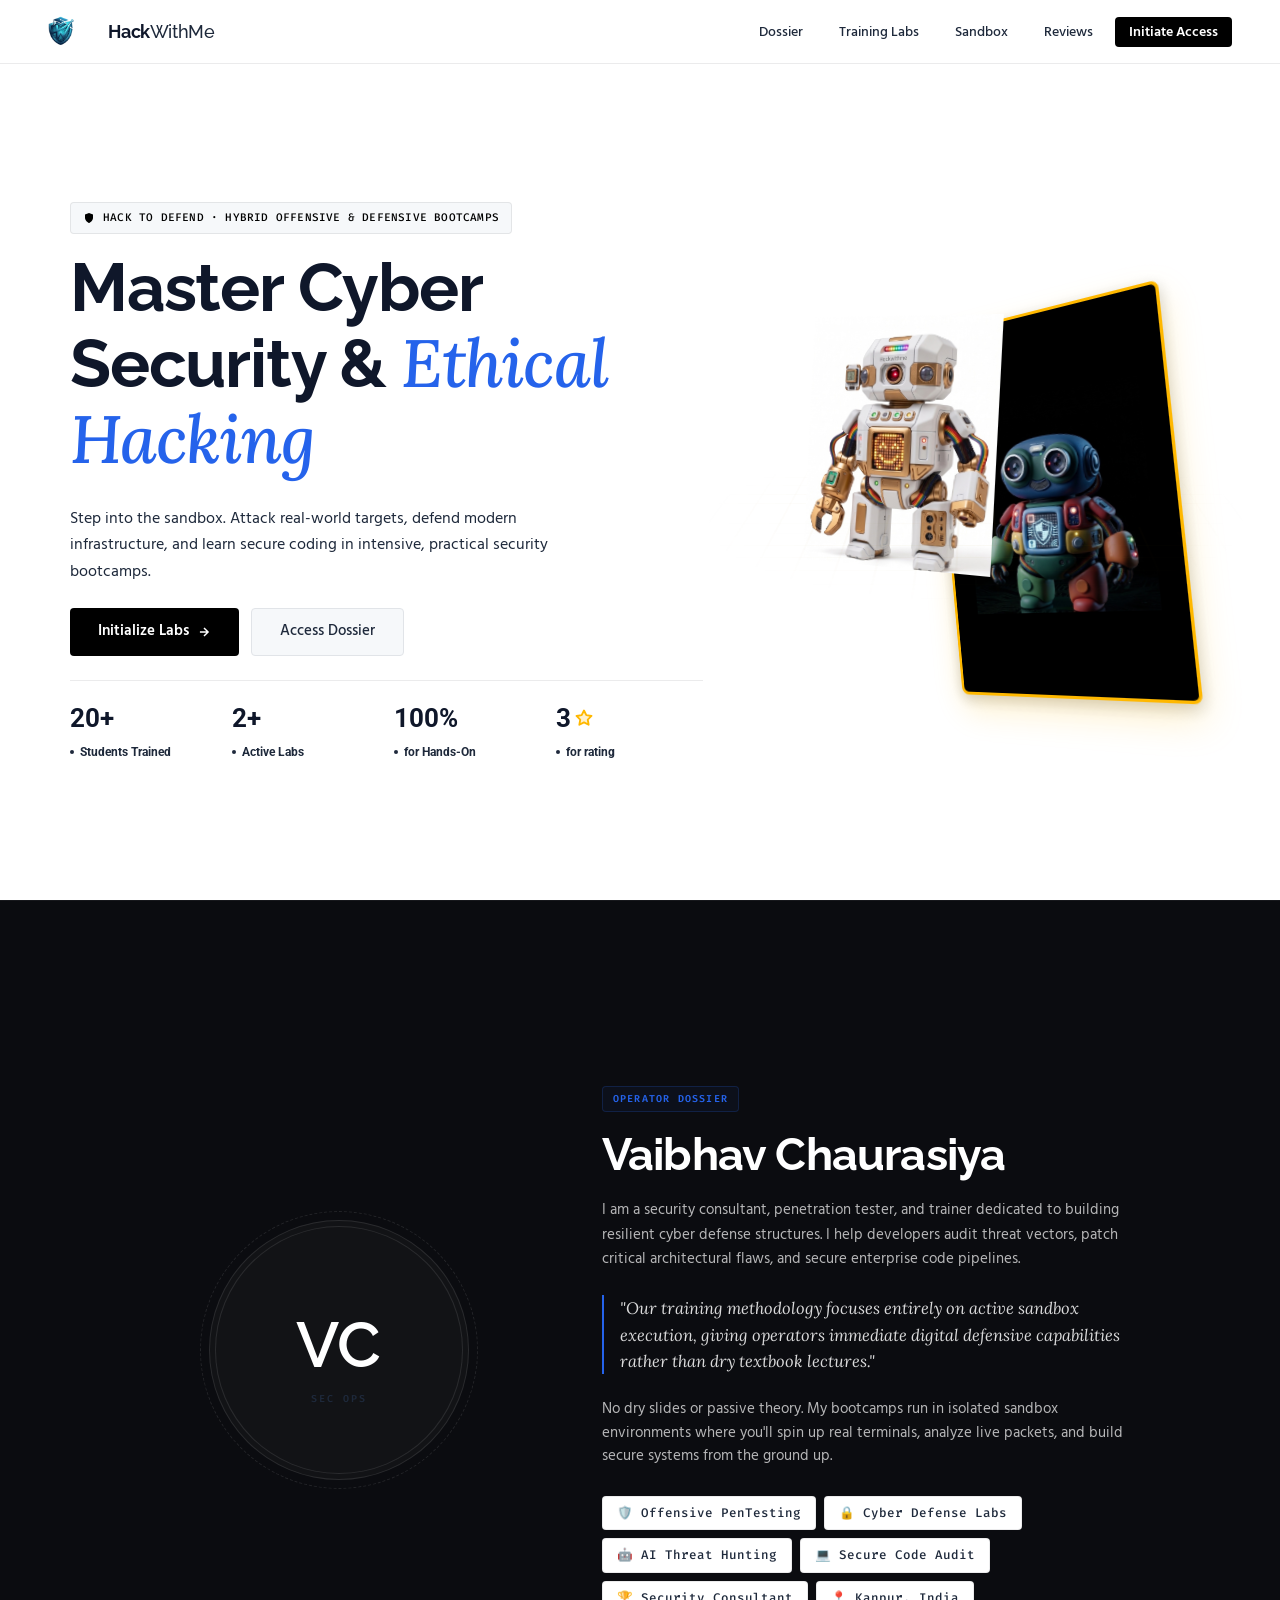
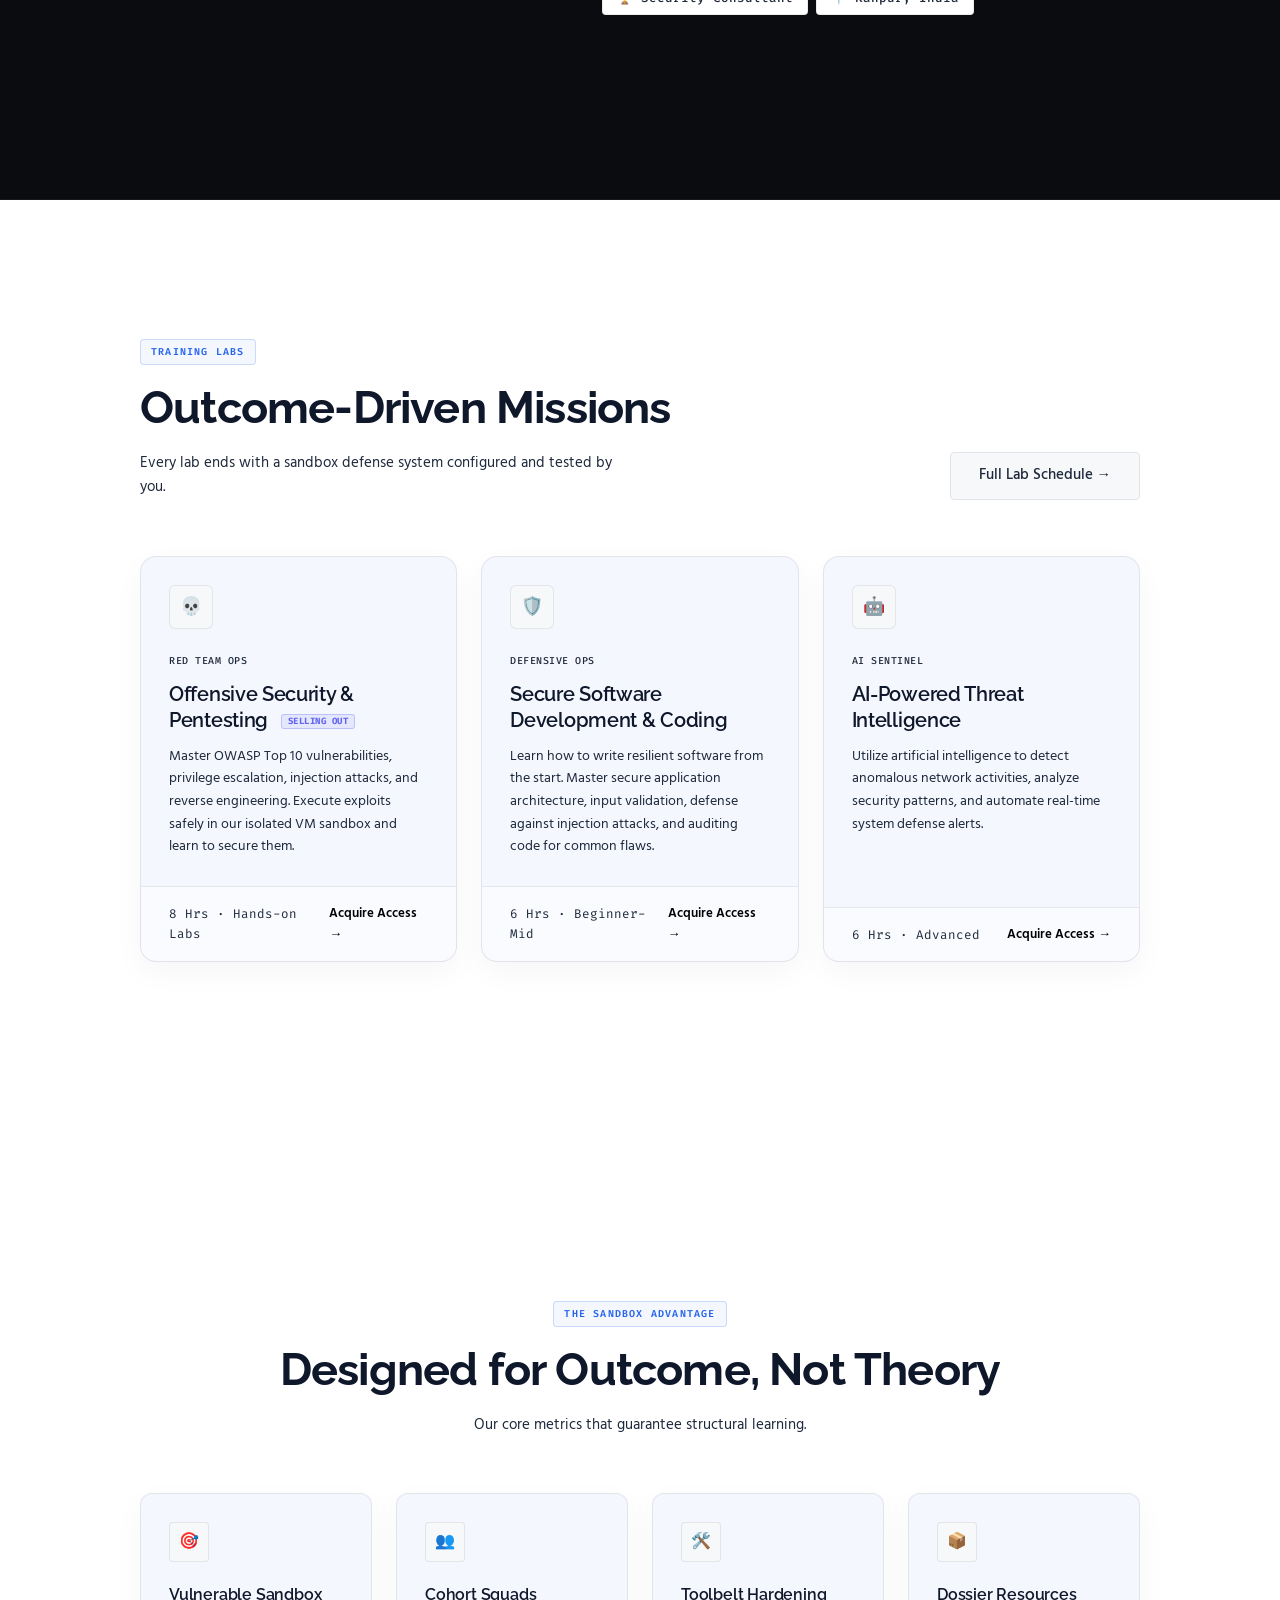
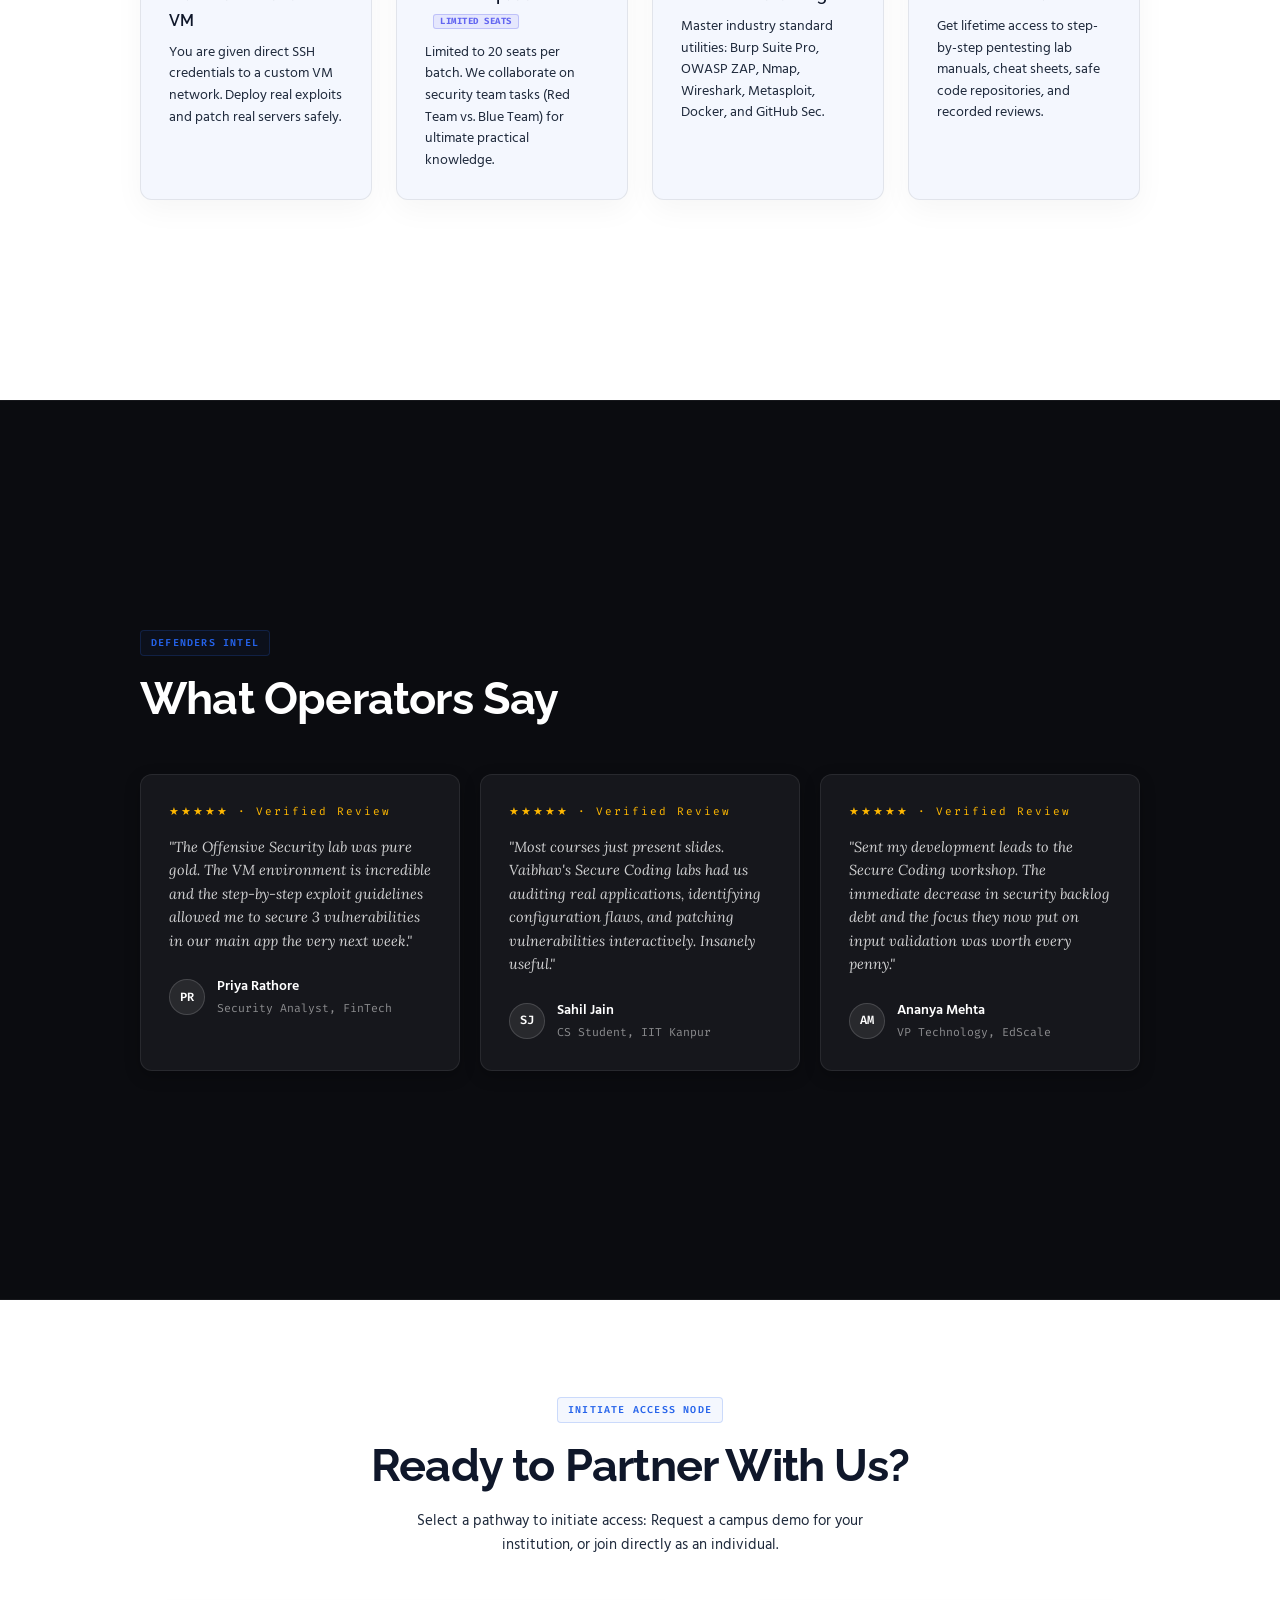
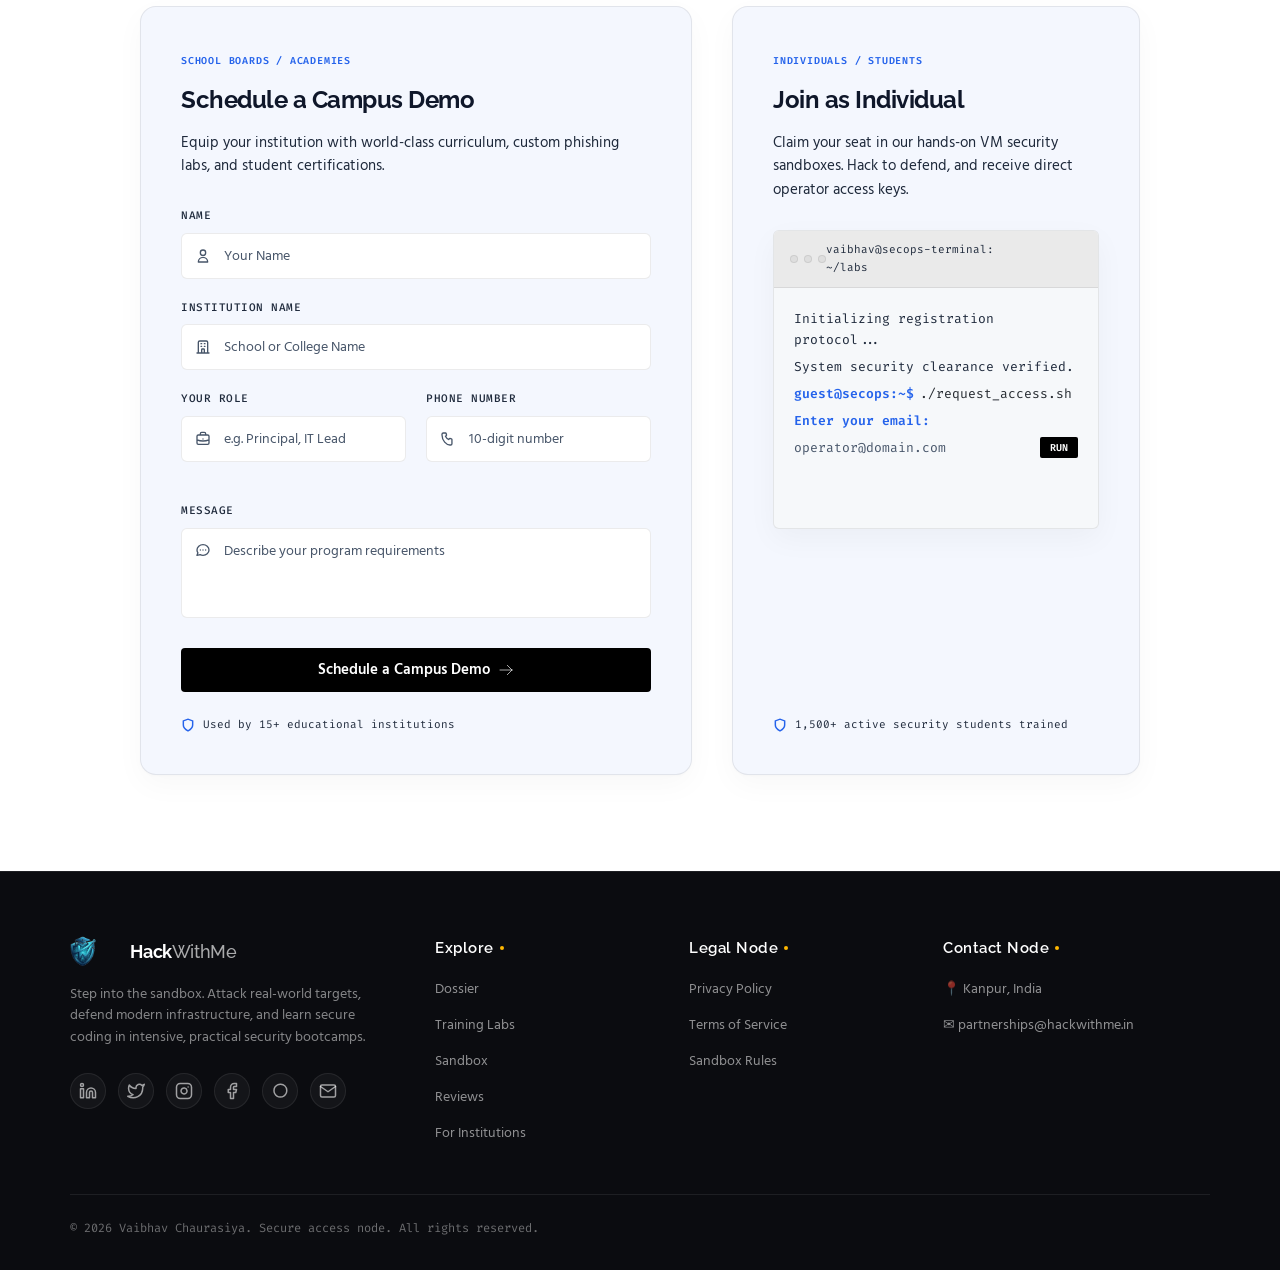
==== Index.html @ 31f5212b "auto-sync: changes detected at 2026-06-11 14:35:55" ====
<!DOCTYPE html>
<html lang="en">
<head>
  <meta charset="UTF-8" />
  <meta name="viewport" content="width=device-width, initial-scale=1.0" />
  <title>Vaibhav Chaurasiya — Cyber Security & Digital Defense Labs</title>
  <meta name="description" content="Master ethical hacking and cybersecurity. Join Vaibhav Chaurasiya's intensive, practical security training bootcamps and hands-on defense labs in Kanpur, India." />
  
  <script>
    if (history.scrollRestoration) {
      history.scrollRestoration = 'manual';
    }
  </script>
  
  <!-- Curated Font Pairings -->
  <link rel="preconnect" href="https://fonts.googleapis.com" />
  <link rel="preconnect" href="https://fonts.gstatic.com" crossorigin />
  <link href="https://fonts.googleapis.com/css2?family=Raleway:ital,wght@0,100..900;1,100..900&family=Martel:wght@200;300;400;600;700;800;900&family=Lora:ital,wght@0,400..700;1,400..700&family=Hind+Madurai:wght@300;400;500;600;700&family=Fira+Code:wght@400;500;600&family=Roboto:wght@700;900&display=swap" rel="stylesheet" />
  
    <link rel="stylesheet" href="style.css" />
    <link rel="icon" type="image/png" href="favicon.png" />
</head>
<body>

  <!-- HEADER TICKER
  <div class="ticker-bar">
    <div class="ticker-content">
      <div class="ticker-item"><span class="dot"></span>[ALERT] SYSTEM INTRUSION SIMULATOR LIVE IN 3 DAYS</div>
      <div class="ticker-item"><span class="dot"></span>[TRAINED] OVER 1,500+ DEFENDERS CERTIFIED WORLDWIDE</div>
      <div class="ticker-item"><span class="dot"></span>[STATUS] ALL SANDBOX SYSTEMS ONLINE & SAFE</div>
      <div class="ticker-item"><span class="dot"></span>[NEW] CYBER SAFETY & SECURE APP BUILDING LAB ANNOUNCED</div>
      
      <div class="ticker-item"><span class="dot"></span>[ALERT] SYSTEM INTRUSION SIMULATOR LIVE IN 3 DAYS</div>
      <div class="ticker-item"><span class="dot"></span>[TRAINED] OVER 1,500+ DEFENDERS CERTIFIED WORLDWIDE</div>
      <div class="ticker-item"><span class="dot"></span>[STATUS] ALL SANDBOX SYSTEMS ONLINE & SAFE</div>
      <div class="ticker-item"><span class="dot"></span>[NEW] CYBER SAFETY & SECURE APP BUILDING LAB ANNOUNCED</div>
    </div>
  </div>
      <!-- Duplicate for infinite loop -->
  

  <!-- NAV -->
  <nav>
    <a class="nav-logo" href="#">
      <img src="logo.png" alt="HackWithMe Logo" class="logo-img-nav" />
      <span class="logo-name">Hack<span class="brand-light">WithMe</span></span>
    </a>

    <ul class="nav-links" id="navLinks">
      <li><a href="#about">Dossier</a></li>
      <li><a href="#workshops">Training Labs</a></li>
      <li><a href="#why">Sandbox</a></li>
      <li><a href="#testimonials">Reviews</a></li>
      <li><a href="#contact" class="nav-cta">Initiate Access</a></li>
    </ul>

    <button class="hamburger" id="hamburger" aria-label="Menu">
      <svg width="20" height="20" viewBox="0 0 24 24" fill="none" stroke="currentColor" stroke-width="2">
        <line x1="4" y1="6" x2="20" y2="6" class="line-top"></line>
        <line x1="4" y1="12" x2="20" y2="12" class="line-mid"></line>
        <line x1="4" y1="18" x2="20" y2="18" class="line-bot"></line>
      </svg>
    </button>
  </nav>

  <!-- HERO SECTION -->
  <section class="hero" id="heroSec">
    <div class="hero-container">
      <div class="hero-content fade-up">
        <span class="hero-badge">
          <svg viewBox="0 0 24 24"><path d="M12 22s8-4 8-10V5l-8-3-8 3v7c0 6 8 10 8 10z"/></svg>
          HACK TO DEFEND · HYBRID OFFENSIVE & DEFENSIVE BOOTCAMPS
        </span>

        <h1 class="home-hero-title">Master Cyber Security & <em>Ethical Hacking</em></h1>

        <p>Step into the sandbox. Attack real-world targets, defend modern infrastructure, and learn secure coding in intensive, practical security bootcamps.</p>

        <div class="hero-actions">
          <a href="#workshops" class="btn-primary">
            Initialize Labs
            <svg width="14" height="14" fill="none" stroke="currentColor" stroke-width="2.5" viewBox="0 0 24 24"><path d="M5 12h14M12 5l7 7-7 7"/></svg>
          </a>
          <a href="#about" class="btn-secondary">Access Dossier</a>
        </div>

        <div class="hero-stats">
          <div class="stat">
            <span class="stat-num">20+</span>
            <span class="stat-label"><span class="stat-dot"></span>Students Trained</span>
          </div>
          <div class="stat">
            <span class="stat-num">2+</span>
            <span class="stat-label"><span class="stat-dot"></span>Active Labs</span>
          </div>
          <div class="stat">
            <span class="stat-num">100%</span>
            <span class="stat-label"><span class="stat-dot"></span>for Hands-On</span>
          </div>
          <div class="stat">
            <span class="stat-num" style="display: flex; align-items: center; gap: 4px;">
              3<svg width="18" height="18" viewBox="0 0 24 24" fill="rgba(255, 184, 0, 0.2)" stroke="#FFB800" stroke-width="2.5" stroke-linecap="round" stroke-linejoin="round" style="vertical-align: middle;"><polygon points="12 2 15.09 8.26 22 9.27 17 14.14 18.18 21.02 12 17.77 5.82 21.02 7 14.14 2 9.27 8.91 8.26 12 2"></polygon></svg>
            </span>
            <span class="stat-label"><span class="stat-dot"></span>for rating</span>
          </div>
        </div>


      </div>

      <!-- 3D Dual-Robot Y-Structure Visual Deck -->
      <div class="hero-visual-deck fade-up">
        <div class="grid-floor" id="gridFloor"></div>
        
        <div class="robots-3d-container" id="robots3D">
          
          <!-- Robot Pod 1 (Left) -->
          <div class="robot-pod-wrapper float-left-anim wrapper-left">
            <div class="robot-pod pod-left">
              <div class="pod-body">
                <img src="robot_white.jpg" alt="White Defender Robot" class="robot-img" />
              </div>
            </div>
          </div>
          
          <!-- Robot Pod 2 (Right) -->
          <div class="robot-pod-wrapper float-right-anim wrapper-right">
            <div class="robot-pod pod-right">
              <div class="pod-body">
                <img src="robot_colorful.jpg" alt="Colorful Security Robot" class="robot-img" style="mix-blend-mode: screen; transform: translateZ(15px) scaleX(-1);" />
              </div>
            </div>
          </div>
          
        </div>
      </div>
    </div>
  </section>

  <!-- DOSSIER (ABOUT) -->
  <section class="about" id="about">
    <div class="section-inner">
      <div class="about-grid">
        <div class="about-avatar fade-up">
          <div class="avatar-ring">
            <div class="avatar-initials">
              VC
              <span class="sub-tag">SEC OPS</span>
            </div>
          </div>
        </div>

        <div class="about-text fade-up">
          <p class="section-label">Operator Dossier</p>
          <h2 class="section-title">Vaibhav Chaurasiya</h2>
          <p class="section-sub" style="margin-bottom:16px; color: rgba(255,255,255,0.9);">
            I am a security consultant, penetration tester, and trainer dedicated to building resilient cyber defense structures. I help developers audit threat vectors, patch critical architectural flaws, and secure enterprise code pipelines.
          </p>
          <div style="border-left: 2px solid var(--accent); padding-left: 16px; margin: 24px 0; font-family: var(--font-serif); font-size: 16.5px; font-style: italic; color: rgba(255, 255, 255, 0.85); line-height: 1.6;">
            "Our training methodology focuses entirely on active sandbox execution, giving operators immediate digital defensive capabilities rather than dry textbook lectures."
          </div>
          <p class="section-sub" style="font-size:14.5px; margin-bottom: 24px; color: rgba(255,255,255,0.65); line-height: 1.6;">
            No dry slides or passive theory. My bootcamps run in isolated sandbox environments where you'll spin up real terminals, analyze live packets, and build secure systems from the ground up.
          </p>

          <div class="about-tags">
            <span class="tag">🛡️ Offensive PenTesting</span>
            <span class="tag">🔒 Cyber Defense Labs</span>
            <span class="tag">🤖 AI Threat Hunting</span>
            <span class="tag">💻 Secure Code Audit</span>
            <span class="tag">🏆 Security Consultant</span>
            <span class="tag">📍 Kanpur, India</span>
          </div>
        </div>
      </div>
    </div>
  </section>

  <!-- TRAINING LABS (WORKSHOPS) -->
  <section id="workshops">
    <div class="section-inner">
      <div class="workshops-header fade-up">
        <div>
          <p class="section-label">Training Labs</p>
          <h2 class="section-title">Outcome-Driven Missions</h2>
          <p class="section-sub">Every lab ends with a sandbox defense system configured and tested by you.</p>
        </div>
        <a href="#contact" class="btn-secondary">Full Lab Schedule →</a>
      </div>

      <div class="workshop-grid">

        <!-- Lab 1 (Offensive Security) -->
        <div class="workshop-card fade-up">
          <div class="card-body">
            <div class="card-icon">💀</div>
            <span class="card-tag">Red Team Ops</span>
            <h3 class="card-title">Offensive Security & Pentesting <span class="badge-violet">Selling Out</span></h3>
            <p class="card-desc">Master OWASP Top 10 vulnerabilities, privilege escalation, injection attacks, and reverse engineering. Execute exploits safely in our isolated VM sandbox and learn to secure them.</p>
          </div>
          <div class="card-footer">
            <span class="card-meta">8 Hrs · Hands-on Labs</span>
            <a href="#contact" class="card-cta">Acquire Access →</a>
          </div>
        </div>

        <!-- Lab 2 (Secure Software) -->
        <div class="workshop-card fade-up">
          <div class="card-body">
            <div class="card-icon">🛡️</div>
            <span class="card-tag">Defensive Ops</span>
            <h3 class="card-title">Secure Software Development & Coding</h3>
            <p class="card-desc">Learn how to write resilient software from the start. Master secure application architecture, input validation, defense against injection attacks, and auditing code for common flaws.</p>
          </div>
          <div class="card-footer">
            <span class="card-meta">6 Hrs · Beginner-Mid</span>
            <a href="#contact" class="card-cta">Acquire Access →</a>
          </div>
        </div>

        <!-- Lab 3 (AI threat hunting) -->
        <div class="workshop-card fade-up">
          <div class="card-body">
            <div class="card-icon">🤖</div>
            <span class="card-tag">AI Sentinel</span>
            <h3 class="card-title">AI-Powered Threat Intelligence</h3>
            <p class="card-desc">Utilize artificial intelligence to detect anomalous network activities, analyze security patterns, and automate real-time system defense alerts.</p>
          </div>
          <div class="card-footer">
            <span class="card-meta">6 Hrs · Advanced</span>
            <a href="#contact" class="card-cta">Acquire Access →</a>
          </div>
        </div>

      </div>
    </div>
  </section>

  <!-- FEATURES (SANDBOX METHOD) -->
  <section class="features" id="why">
    <div class="section-inner">
      <div class="fade-up" style="text-align:center; margin-bottom: 56px;">
        <p class="section-label" style="justify-content:center;">The Sandbox Advantage</p>
        <h2 class="section-title">Designed for Outcome, Not Theory</h2>
        <p class="section-sub" style="margin: 0 auto;">Our core metrics that guarantee structural learning.</p>
      </div>

      <div class="features-grid">
        <div class="feature-card fade-up">
          <div class="feature-icon">🎯</div>
          <h3 class="feature-title">Vulnerable Sandbox VM</h3>
          <p class="feature-desc">You are given direct SSH credentials to a custom VM network. Deploy real exploits and patch real servers safely.</p>
        </div>

        <div class="feature-card fade-up">
          <div class="feature-icon">👥</div>
          <h3 class="feature-title">Cohort Squads <span class="badge-violet">Limited Seats</span></h3>
          <p class="feature-desc">Limited to 20 seats per batch. We collaborate on security team tasks (Red Team vs. Blue Team) for ultimate practical knowledge.</p>
        </div>

        <div class="feature-card fade-up">
          <div class="feature-icon">🛠️</div>
          <h3 class="feature-title">Toolbelt Hardening</h3>
          <p class="feature-desc">Master industry standard utilities: Burp Suite Pro, OWASP ZAP, Nmap, Wireshark, Metasploit, Docker, and GitHub Sec.</p>
        </div>

        <div class="feature-card fade-up">
          <div class="feature-icon">📦</div>
          <h3 class="feature-title">Dossier Resources</h3>
          <p class="feature-desc">Get lifetime access to step-by-step pentesting lab manuals, cheat sheets, safe code repositories, and recorded reviews.</p>
        </div>
      </div>
    </div>
  </section>

  <!-- TESTIMONIALS -->
  <section id="testimonials" class="testimonials">
    <div class="section-inner">
      <div class="fade-up">
        <p class="section-label">Defenders Intel</p>
        <h2 class="section-title">What Operators Say</h2>
      </div>

      <div class="testimonials-grid">

        <div class="testimonial-card fade-up">
          <div class="stars">★★★★★ · Verified Review</div>
          <p class="testimonial-text">"The Offensive Security lab was pure gold. The VM environment is incredible and the step-by-step exploit guidelines allowed me to secure 3 vulnerabilities in our main app the very next week."</p>
          <div class="testimonial-author">
            <div class="author-avatar">PR</div>
            <div>
              <p class="author-name">Priya Rathore</p>
              <p class="author-role">Security Analyst, FinTech</p>
            </div>
          </div>
        </div>

        <div class="testimonial-card fade-up">
          <div class="stars">★★★★★ · Verified Review</div>
          <p class="testimonial-text">"Most courses just present slides. Vaibhav's Secure Coding labs had us auditing real applications, identifying configuration flaws, and patching vulnerabilities interactively. Insanely useful."</p>
          <div class="testimonial-author">
            <div class="author-avatar">SJ</div>
            <div>
              <p class="author-name">Sahil Jain</p>
              <p class="author-role">CS Student, IIT Kanpur</p>
            </div>
          </div>
        </div>

        <div class="testimonial-card fade-up">
          <div class="stars">★★★★★ · Verified Review</div>
          <p class="testimonial-text">"Sent my development leads to the Secure Coding workshop. The immediate decrease in security backlog debt and the focus they now put on input validation was worth every penny."</p>
          <div class="testimonial-author">
            <div class="author-avatar">AM</div>
            <div>
              <p class="author-name">Ananya Mehta</p>
              <p class="author-role">VP Technology, EdScale</p>
            </div>
          </div>
        </div>

      </div>
    </div>
  </section>

  <!-- CTA INTERACTIVE HACKER TERMINAL / DUAL PATH -->
  <section class="cta-section" id="contact">
    <div class="section-inner">
      <div class="fade-up" style="text-align:center; margin-bottom: 40px;">
        <p class="section-label" style="justify-content:center;">Initiate Access Node</p>
        <h2 class="section-title">Ready to Partner With Us?</h2>
        <p class="section-sub" style="margin: 0 auto;">Select a pathway to initiate access: Request a campus demo for your institution, or join directly as an individual.</p>
      </div>

      <div class="cta-dual-grid">
        <!-- Path 1: For Institutions -->
        <div class="cta-card cta-institutions fade-up">
          <div>
            <div class="cta-card-header">
              <span class="cta-card-tag">School Boards / Academies</span>
              <h3 class="cta-card-title">Schedule a Campus Demo</h3>
              <p class="cta-card-desc">Equip your institution with world-class curriculum, custom phishing labs, and student certifications.</p>
            </div>
            
            <form id="instDemoForm" onsubmit="handleInstDemoSubmit(event)" novalidate>
              <div class="reg-field">
                <label class="reg-label" for="instName">Name</label>
                <div class="reg-input-wrapper">
                  <input type="text" id="instName" class="reg-input" placeholder="Your Name" required />
                  <svg class="reg-input-icon" fill="none" stroke="currentColor" stroke-width="2" viewBox="0 0 24 24">
                    <path stroke-linecap="round" stroke-linejoin="round" d="M16 7a4 4 0 11-8 0 4 4 0 018 0zM12 14a7 7 0 00-7 7h14a7 7 0 00-7-7z" />
                  </svg>
                </div>
              </div>
              
              <div class="reg-field">
                <label class="reg-label" for="instSchool">Institution Name</label>
                <div class="reg-input-wrapper">
                  <input type="text" id="instSchool" class="reg-input" placeholder="School or College Name" required />
                  <svg class="reg-input-icon" fill="none" stroke="currentColor" stroke-width="2" viewBox="0 0 24 24">
                    <path stroke-linecap="round" stroke-linejoin="round" d="M19 21V5a2 2 0 00-2-2H7a2 2 0 00-2 2v16m14 0h2m-2 0h-5m-9 0H3m2 0h5M9 7h1m-1 4h1m4-4h1m-1 4h1m-5 10v-5a1 1 0 011-1h2a1 1 0 011 1v5m-4 0h4" />
                  </svg>
                </div>
              </div>
              
              <div class="form-row">
                <div class="reg-field">
                  <label class="reg-label" for="instRole">Your Role</label>
                  <div class="reg-input-wrapper">
                    <input type="text" id="instRole" class="reg-input" placeholder="e.g. Principal, IT Lead" required />
                    <svg class="reg-input-icon" fill="none" stroke="currentColor" stroke-width="2" viewBox="0 0 24 24">
                      <path stroke-linecap="round" stroke-linejoin="round" d="M21 13.255A23.931 23.931 0 0112 15c-3.183 0-6.22-.62-9-1.745M16 6V4a2 2 0 00-2-2h-4a2 2 0 00-2 2v2m4 6h.01M5 20h14a2 2 0 002-2V8a2 2 0 00-2-2H5a2 2 0 00-2 2v10a2 2 0 002 2z" />
                    </svg>
                  </div>
                </div>
                
                <div class="reg-field">
                  <label class="reg-label" for="instPhone">Phone Number</label>
                  <div class="reg-input-wrapper">
                    <input type="tel" id="instPhone" class="reg-input" placeholder="10-digit number" required />
                    <svg class="reg-input-icon" fill="none" stroke="currentColor" stroke-width="2" viewBox="0 0 24 24">
                      <path stroke-linecap="round" stroke-linejoin="round" d="M3 5a2 2 0 012-2h3.28a1 1 0 01.94.725l.548 2.2a1 1 0 01-.321.988l-1.305.98a10.582 10.582 0 004.872 4.872l.98-1.305a1 1 0 01.988-.321l2.2.548a1 1 0 01.725.94V19a2 2 0 01-2 2h-1C9.716 21 3 14.284 3 6V5z" />
                    </svg>
                  </div>
                </div>
              </div>
              
              <div class="reg-field">
                <label class="reg-label" for="instMessage">Message</label>
                <div class="reg-input-wrapper">
                  <textarea id="instMessage" class="reg-textarea" placeholder="Describe your program requirements" required></textarea>
                  <svg class="reg-textarea-icon" fill="none" stroke="currentColor" stroke-width="2" viewBox="0 0 24 24">
                    <path stroke-linecap="round" stroke-linejoin="round" d="M8 12h.01M12 12h.01M16 12h.01M21 12c0 4.418-4.03 8-9 8a9.863 9.863 0 01-4.255-.949L3 20l1.395-3.72C3.512 15.042 3 13.574 3 12c0-4.418 4.03-8 9-8s9 3.582 9 8z" />
                  </svg>
                </div>
              </div>
              
              <button type="submit" class="btn-primary" style="width: 100%; justify-content: center; margin-top: 10px;">
                <span>Schedule a Campus Demo</span>
                <svg fill="none" stroke="currentColor" viewBox="0 0 24 24" width="16" height="16">
                  <path stroke-linecap="round" stroke-linejoin="round" d="M14 5l7 7m0 0l-7 7m7-7H3" />
                </svg>
              </button>
            </form>
            
            <div id="instSuccessMsg" class="reg-success-message" style="display: none; padding: 20px 0 0; text-align: center;">
              <div class="reg-success-icon" style="margin: 0 auto 12px; width: 44px; height: 44px; background: rgba(16, 185, 129, 0.1); border-radius: 50%; display: flex; align-items: center; justify-content: center; color: #10b981;">
                <svg fill="none" stroke="currentColor" stroke-width="2.5" viewBox="0 0 24 24" width="20" height="20">
                  <path stroke-linecap="round" stroke-linejoin="round" d="M5 13l4 4L19 7" />
                </svg>
              </div>
              <h4 style="color: #10b981; font-weight: 600; margin-bottom: 8px;">Demo Request Received!</h4>
              <p style="font-size: 13px; color: var(--text-sec); line-height: 1.5;">Our academic partnerships team will contact you within 24 hours.</p>
            </div>
          </div>
          
          <div class="cta-trust-badge">
            <svg viewBox="0 0 24 24" class="badge-icon"><path d="M12 22s8-4 8-10V5l-8-3-8 3v7c0 6 8 10 8 10z"/></svg>
            <span>Used by 15+ educational institutions</span>
          </div>
        </div>

        <!-- Path 2: For Individual Students -->
        <div class="cta-card cta-students fade-up">
          <div>
            <div class="cta-card-header">
              <span class="cta-card-tag">Individuals / Students</span>
              <h3 class="cta-card-title">Join as Individual</h3>
              <p class="cta-card-desc">Claim your seat in our hands-on VM security sandboxes. Hack to defend, and receive direct operator access keys.</p>
            </div>

            <!-- Terminal Signup -->
            <div class="terminal-container" style="margin: 20px auto 0; max-width: 100%;">
              <div class="terminal-header">
                <div class="terminal-buttons">
                  <span></span>
                  <span></span>
                  <span></span>
                </div>
                <div class="terminal-title">vaibhav@secops-terminal: ~/labs</div>
                <div style="width: 42px;"></div>
              </div>
              <div class="terminal-body" id="termBody">
                <div class="term-line info-line">Initializing registration protocol...</div>
                <div class="term-line info-line">System security clearance verified.</div>
                <div class="term-line">
                  <span class="term-prompt">guest@secops:~$</span>
                  <span>./request_access.sh</span>
                </div>
                <div class="term-line" id="inputLine">
                  <span class="term-prompt">Enter your email:</span>
                  <div class="term-input-container">
                    <input type="email" class="term-input" id="termEmail" placeholder="operator@domain.com" autocomplete="off" onkeydown="if(event.key === 'Enter') executeTermSignup()" />
                    <button class="term-submit-btn" onclick="executeTermSignup()">RUN</button>
                  </div>
                </div>
              </div>
            </div>
          </div>
          
          <div class="cta-trust-badge">
            <svg viewBox="0 0 24 24" class="badge-icon"><path d="M12 22s8-4 8-10V5l-8-3-8 3v7c0 6 8 10 8 10z"/></svg>
            <span>1,500+ active security students trained</span>
          </div>
        </div>
      </div>
    </div>
  </section>

  <!-- FOOTER -->
  <footer>
    <div class="footer-container">
      <div class="footer-top">
        <div class="footer-brand-col">
          <a class="nav-logo" href="#" style="text-decoration:none;">
            <img src="logo.png" alt="HackWithMe Logo" class="logo-img-nav" />
            <span class="logo-name">Hack<span class="brand-light">WithMe</span></span>
          </a>
          <p class="footer-brand-desc">Step into the sandbox. Attack real-world targets, defend modern infrastructure, and learn secure coding in intensive, practical security bootcamps.</p>
          <div class="footer-socials">
            <a href="https://linkedin.com" aria-label="LinkedIn" target="_blank" rel="noopener noreferrer">
              <svg width="18" height="18" viewBox="0 0 24 24" fill="none" stroke="currentColor" stroke-width="2" stroke-linecap="round" stroke-linejoin="round">
                <path d="M16 8a6 6 0 0 1 6 6v7h-4v-7a2 2 0 0 0-2-2 2 2 0 0 0-2 2v7h-4v-7a6 6 0 0 1 6-6z"></path>
                <rect x="2" y="9" width="4" height="12"></rect>
                <circle cx="4" cy="4" r="2"></circle>
              </svg>
            </a>
            <a href="https://twitter.com" aria-label="Twitter" target="_blank" rel="noopener noreferrer">
              <svg width="18" height="18" viewBox="0 0 24 24" fill="none" stroke="currentColor" stroke-width="2" stroke-linecap="round" stroke-linejoin="round">
                <path d="M23 3a10.9 10.9 0 0 1-3.14 1.53 4.48 4.48 0 0 0-7.86 3v1A10.66 10.66 0 0 1 3 4s-4 9 5 13a11.64 11.64 0 0 1-7 2c9 5 20 0 20-11.5a4.5 4.5 0 0 0-.08-.83A7.72 7.72 0 0 0 23 3z"></path>
              </svg>
            </a>
            <a href="https://instagram.com" aria-label="Instagram" target="_blank" rel="noopener noreferrer">
              <svg width="18" height="18" viewBox="0 0 24 24" fill="none" stroke="currentColor" stroke-width="2" stroke-linecap="round" stroke-linejoin="round">
                <rect x="2" y="2" width="20" height="20" rx="5" ry="5"></rect>
                <path d="M16 11.37A4 4 0 1 1 12.63 8 4 4 0 0 1 16 11.37z"></path>
                <line x1="17.5" y1="6.5" x2="17.51" y2="6.5"></line>
              </svg>
            </a>
            <a href="https://facebook.com" aria-label="Facebook" target="_blank" rel="noopener noreferrer">
              <svg width="18" height="18" viewBox="0 0 24 24" fill="none" stroke="currentColor" stroke-width="2" stroke-linecap="round" stroke-linejoin="round">
                <path d="M18 2h-3a5 5 0 0 0-5 5v3H7v4h3v8h4v-8h3l1-4h-4V7a1 1 0 0 1 1-1h3z"></path>
              </svg>
            </a>
            <a href="https://whatsapp.com" aria-label="WhatsApp" target="_blank" rel="noopener noreferrer">
              <svg width="18" height="18" viewBox="0 0 24 24" fill="none" stroke="currentColor" stroke-width="2" stroke-linecap="round" stroke-linejoin="round">
                <path d="M21 11.5a8.38 8.38 0 0 1-.9 3.8 8.5 8.5 0 0 1-7.6 4.7 8.5 8.5 0 0 1-7.6-4.7 8.38 8.38 0 0 1-.9-3.8 8.5 8.5 0 0 1 4.7-7.6 8.38 8.38 0 0 1 3.8-.9h.5a8.48 8.48 0 0 1 8 8v.5z"></path>
              </svg>
            </a>
            <a href="mailto:partnerships@hackwithme.in" aria-label="Secure Email">
              <svg width="18" height="18" viewBox="0 0 24 24" fill="none" stroke="currentColor" stroke-width="2" stroke-linecap="round" stroke-linejoin="round">
                <path d="M4 4h16c1.1 0 2 .9 2 2v12c0 1.1-.9 2-2 2H4c-1.1 0-2-.9-2-2V6c0-1.1.9-2 2-2z"></path>
                <polyline points="22,6 12,13 2,6"></polyline>
              </svg>
            </a>
          </div>
        </div>
        
        <div class="footer-nav-col">
          <h4>Explore</h4>
          <ul>
            <li><a href="#about">Dossier</a></li>
            <li><a href="#workshops">Training Labs</a></li>
            <li><a href="#why">Sandbox</a></li>
            <li><a href="#testimonials">Reviews</a></li>
            <li><a href="institutions.html">For Institutions</a></li>
          </ul>
        </div>
        
        <div class="footer-nav-col">
          <h4>Legal Node</h4>
          <ul>
            <li><a href="#privacy">Privacy Policy</a></li>
            <li><a href="#terms">Terms of Service</a></li>
            <li><a href="#rules">Sandbox Rules</a></li>
          </ul>
        </div>
        
        <div class="footer-nav-col">
          <h4>Contact Node</h4>
          <ul>
            <li><span class="footer-contact-info">📍 Kanpur, India</span></li>
            <li><a href="mailto:partnerships@hackwithme.in">✉ partnerships@hackwithme.in</a></li>

          </ul>
        </div>
      </div>
      
      <div class="footer-bottom">
        <p class="footer-copy">© 2026 Vaibhav Chaurasiya. Secure access node. All rights reserved.</p>

      </div>
    </div>
  </footer>

    <script src="script.js"></script>
</body>
</html>
---- style.css ----
/* â”€â”€ WHITE CLEAN MINIMALISM DESIGN SYSTEM â”€â”€ */
    *, *::before, *::after { 
      box-sizing: border-box; 
      margin: 0; 
      padding: 0; 
    }

    :root {
      --bg: #FFFFFF;
      --bg-card: #F4F7FE;
      --bg-card-hover: #EDF1FD;
      --accent: #2563EB;
      --border: rgba(11, 12, 16, 0.08);
      --border-hover: rgba(11, 12, 16, 0.15);
      
      --text: #0F172A;
      --text-sec: #1E293B;
      --text-muted: #475569;
      
      --radius: 8px;
      --radius-lg: 12px;
      --shadow: 0 10px 30px rgba(0, 0, 0, 0.04);
      
      /* Typography System */
      --font: 'Hind Madurai', sans-serif;
      --font-display: 'Raleway', sans-serif;
      --font-serif: 'Lora', Georgia, serif;
      --font-mono: 'Fira Code', monospace;

      /* Navigation overlays aligned with --bg */
      --bg-nav: rgba(255, 255, 255, 0.85);
      --bg-nav-scrolled: rgba(255, 255, 255, 0.96);
    }

    html, body {
      max-width: 100%;
      overflow-x: hidden;
    }

    html { 
      scroll-behavior: smooth; 
    }

    body {
      font-family: var(--font);
      background: var(--bg);
      color: var(--text);
      line-height: 1.62;
      -webkit-font-smoothing: antialiased;
    }

    /* â”€â”€ SCROLLBAR â”€â”€ */
    ::-webkit-scrollbar {
      width: 6px;
    }
    ::-webkit-scrollbar-track {
      background: var(--bg);
    }
    ::-webkit-scrollbar-thumb {
      background: #eaeaea;
      border-radius: 3px;
    }
    ::-webkit-scrollbar-thumb:hover {
      background: var(--text-sec);
    }

    /* â”€â”€ MINIMAL TICKER BAR â”€â”€ */
    .ticker-bar {
      background: #f6f8fa;
      border-bottom: 1px solid var(--border);
      height: 32px;
      display: flex;
      align-items: center;
      overflow: hidden;
      position: relative;
      z-index: 101;
    }

    .ticker-content {
      display: flex;
      white-space: nowrap;
      animation: ticker 40s linear infinite;
    }

    .ticker-item {
      display: inline-flex;
      align-items: center;
      gap: 6px;
      padding: 0 40px;
      font-size: 11px;
      font-weight: 500;
      color: var(--text-sec);
      font-family: var(--font-mono);
      letter-spacing: 0.5px;
    }

    .ticker-item span.dot {
      width: 4px;
      height: 4px;
      background: var(--text-muted);
      border-radius: 50%;
      display: inline-block;
    }

    @keyframes ticker {
      0% { transform: translateX(0); }
      100% { transform: translateX(-50%); }
    }

    /* â”€â”€ STYLED NAVIGATION â”€â”€ */
    nav {
      position: sticky;
      top: 0;
      z-index: 100;
      background: var(--bg-nav);
      backdrop-filter: blur(10px);
      border-bottom: 1px solid var(--border);
      padding: 0 48px;
      height: 64px;
      display: flex;
      align-items: center;
      justify-content: space-between;
      transition: background 0.3s ease, border-bottom-color 0.3s ease, border-color 0.3s ease;
      transform: translate3d(0, 0, 0); /* Promote to GPU composition layer */
      will-change: transform, background, border-bottom-color;
    }

    nav.scrolled {
      background: var(--bg-nav-scrolled);
      border-bottom-color: var(--border-hover);
    }

    .nav-logo {
      display: flex;
      align-items: center;
      gap: 10px;
      text-decoration: none;
    }

    .logo-badge {
      font-family: var(--font-mono);
      font-weight: 700;
      font-size: 11px;
      color: #ffffff;
      background: #000000;
      padding: 3px 8px;
      border: 1px solid #000000;
      border-radius: 4px;
    }

    .logo-img-nav {
      height: 32px;
      width: auto;
      display: block;
      object-fit: contain;
    }

    .logo-name {
      font-family: var(--font-display);
      font-weight: 700;
      font-size: 18px;
      color: var(--text);
      letter-spacing: -0.4px;
    }

    .logo-name .brand-light {
      font-weight: 500;
      color: var(--text-sec);
    }

    .nav-links {
      display: flex;
      align-items: center;
      gap: 8px;
      list-style: none;
    }

    .nav-links a {
      text-decoration: none;
      font-size: 13.5px;
      font-weight: 500;
      color: var(--text-sec);
      padding: 6px 14px;
      border-radius: 4px;
      transition: color 0.2s, background 0.2s;
      position: relative;
      will-change: color, background; /* Optimizes button transitions */
    }

    .nav-links a:not(.nav-cta):hover { 
      color: #000000; 
      background: transparent;
    }

    .nav-links a:not(.nav-cta)::after {
      content: '';
      position: absolute;
      height: 2px;
      bottom: 2px;
      left: 14px;
      right: 14px;
      background-color: #000000;
      transform: scaleX(0);
      transform-origin: center;
      transition: transform 0.3s cubic-bezier(0.25, 0.8, 0.25, 1);
    }

    .nav-links a:not(.nav-cta):hover::after {
      transform: scaleX(1);
    }

    .nav-cta {
      background: #000000 !important;
      color: #ffffff !important;
      font-weight: 600 !important;
      border-radius: 4px !important;
    }

    .nav-cta:hover { 
      background: #24292f !important;
    }

    /* B2B institutional page links navigation styling (Fix #5) */
    .nav-links a[href="institutions.html"] {
      background: rgba(157, 119, 12, 0.06);
      border: 1px solid rgba(157, 119, 12, 0.15);
      border-radius: 4px;
      color: var(--accent) !important;
      font-weight: 600;
    }
    
    .nav-links a[href="institutions.html"]:hover {
      background: rgba(157, 119, 12, 0.12) !important;
      border-color: rgba(157, 119, 12, 0.3) !important;
      color: var(--accent) !important;
    }

    .hamburger {
      display: none;
      background: none;
      border: none;
      cursor: pointer;
      color: #000000;
    }

    .hamburger svg {
      overflow: visible;
    }

    .hamburger line {
      transition: transform 0.3s cubic-bezier(0.16, 1, 0.3, 1), opacity 0.3s cubic-bezier(0.16, 1, 0.3, 1);
      transform-origin: 12px 12px;
      stroke: currentColor;
    }

    .hamburger.open .line-top {
      transform: translateY(6px) rotate(45deg);
    }

    .hamburger.open .line-mid {
      opacity: 0;
    }

    .hamburger.open .line-bot {
      transform: translateY(-6px) rotate(-45deg);
    }

    /* â”€â”€ HERO SECTION â”€â”€ */
    .hero {
      min-height: calc(100vh - 64px); /* Adjusted from 96px because ticker-bar is commented out, eliminating the bottom black peaking bar */
      display: flex;
      align-items: center;
      padding: 48px 48px;
      position: relative;
      overflow: hidden; /* Prevent horizontal overflow from absolute children like grid-floor */
    }

    .hero-container {
      max-width: 1140px;
      width: 100%;
      margin: 0 auto;
      display: grid;
      grid-template-columns: 1.15fr 0.85fr;
      gap: 40px;
      align-items: center;
    }

    .hero-content {
      text-align: left;
    }

    .hero-badge {
      display: inline-flex;
      align-items: center;
      gap: 8px;
      border: 1px solid var(--border);
      background: #f6f8fa;
      color: #000000;
      font-size: 11px;
      font-family: var(--font-mono);
      font-weight: 500;
      padding: 6px 12px;
      border-radius: 4px;
      margin-bottom: 16px;
      letter-spacing: 0.2px;
    }

    .hero-badge svg { 
      width: 12px; 
      height: 12px; 
      fill: currentColor;
    }

    .hero h1 {
      font-family: var(--font-display);
      font-size: clamp(43px, 6vw, 67px);
      font-weight: 700;
      line-height: 1.12;
      letter-spacing: -1.2px;
      color: var(--text);
      margin-bottom: 24px;
    }

    .hero h1.home-hero-title {
      position: relative;
      display: inline-block;
      padding-bottom: 8px;
      margin-bottom: 20px;
    }

    .hero h1.home-hero-title::after {
      content: '';
      position: absolute;
      left: 0;
      bottom: -4px;
      width: 100%;
      height: 3px;
      background-color: #000000;
      transform: scaleX(0);
      transform-origin: left;
      transition: transform 0.4s cubic-bezier(0.16, 1, 0.3, 1);
    }

    .hero h1.home-hero-title:hover::after {
      transform: scaleX(1);
    }

    .hero h1 em {
      font-family: var(--font-serif);
      font-style: italic;
      color: var(--accent);
      font-weight: 500;
    }

    .hero p {
      font-size: 16px;
      color: var(--text-sec);
      max-width: 540px;
      margin-bottom: 24px;
      line-height: 1.65;
    }

    .hero-actions {
      display: flex;
      gap: 12px;
      flex-wrap: wrap;
    }

    .btn-primary {
      background: #000000;
      color: #ffffff;
      font-family: var(--font);
      font-size: 14.5px;
      font-weight: 600;
      padding: 12px 28px;
      border: none;
      border-radius: 4px;
      cursor: pointer;
      text-decoration: none;
      display: inline-flex;
      align-items: center;
      gap: 8px;
      transition: background 0.2s;
    }

    .btn-primary:hover {
      background: #24292f;
    }

    .btn-secondary {
      background: #f6f8fa;
      color: var(--text-sec);
      font-family: var(--font);
      font-size: 14.5px;
      font-weight: 500;
      padding: 11px 28px;
      border: 1px solid #e1e4e8;
      border-radius: 4px;
      cursor: pointer;
      text-decoration: none;
      display: inline-flex;
      align-items: center;
      gap: 8px;
      transition: background 0.2s, border-color 0.2s, box-shadow 0.2s;
    }

    .btn-secondary:hover {
      border-color: #c8c9cc;
      background: #f0f2f5;
      box-shadow: 0 1px 2px rgba(0,0,0,0.03);
    }

    .hero-stats {
      display: grid;
      grid-template-columns: repeat(4, 1fr);
      gap: 16px;
      margin-top: 24px;
      padding-top: 16px;
      border-top: 1px solid var(--border);
    }

    .stat { 
      text-align: left; 
    }

    .stat-num {
      font-family: 'Roboto', sans-serif;
      font-size: 26px;
      font-weight: 700;
      color: var(--text);
      display: block;
    }

    .stat-label { 
      font-family: 'Roboto', sans-serif;
      font-size: 12px; 
      color: var(--text-sec); 
      font-weight: 700; 
      margin-top: 4px;
      display: flex;
      align-items: center;
      gap: 6px;
      letter-spacing: 0;
    }

    .stat-dot {
      width: 4px;
      height: 4px;
      border-radius: 50%;
      background: var(--text-sec);
      display: inline-block;
    }



    /* â”€â”€ MINIMAL 3D DECK â”€â”€ */
    .hero-visual-deck {
      display: flex;
      justify-content: center;
      align-items: center;
      height: 480px;
      position: relative;
      perspective: 1200px;
      transform-style: preserve-3d;
    }

    /* Minimal Floor Grid */
    .grid-floor {
      position: absolute;
      bottom: 10px;
      width: 600px;
      height: 600px;
      background-image: 
        linear-gradient(rgba(157, 119, 12, 0.08) 1px, transparent 1px),
        linear-gradient(90deg, rgba(157, 119, 12, 0.08) 1px, transparent 1px);
      background-size: 35px 35px;
      background-position: center;
      transform: rotateX(75deg) translateZ(-100px);
      mask-image: radial-gradient(ellipse at center, black 20%, transparent 65%);
      -webkit-mask-image: radial-gradient(ellipse at center, black 20%, transparent 65%);
      pointer-events: none;
      transition: transform 0.1s ease-out;
    }

    .robots-3d-container {
      display: flex;
      gap: 24px;
      transform-style: preserve-3d;
      z-index: 2;
      transition: transform 0.1s ease-out;
    }

    /* Minimal Pod Wrapper Animation */
    .robot-pod-wrapper {
      transform-style: preserve-3d;
      perspective: 1200px;
    }

    .float-left-anim {
      animation: float-left-anim 7s ease-in-out infinite;
    }

    .float-right-anim {
      animation: float-right-anim 7s ease-in-out infinite 1.8s;
    }

    @keyframes float-left-anim {
      0%, 100% { transform: translateY(0px); }
      50% { transform: translateY(-6px); }
    }

    @keyframes float-right-anim {
      0%, 100% { transform: translateY(0px); }
      50% { transform: translateY(-6px); }
    }

    /* Clean Holographic Containment Pods */
    .robot-pod {
      width: 250px;
      height: 390px;
      background: radial-gradient(circle at center, #ffffff 0%, #f1f5f7 65%, #e1e9ed 100%);
      border: 1px solid rgba(0, 0, 0, 0.08);
      border-radius: var(--radius);
      position: relative;
      transform-style: preserve-3d;
      box-shadow: 0 10px 25px rgba(0, 0, 0, 0.06);
      transition: transform 0.5s cubic-bezier(0.25, 0.8, 0.25, 1);
      overflow: hidden;
    }

    /* Minimal tech telemetry lines inside the pod */
    .robot-pod::before {
      display: none; /* Removed telemetry scanlines per user request */
      content: '';
      position: absolute;
      inset: 0;
      background-image: linear-gradient(rgba(0, 0, 0, 0.03) 1px, transparent 1px);
      background-size: 100% 6px;
      opacity: 0.7;
      z-index: 1;
      pointer-events: none;
    }

    .pod-header {
      position: absolute;
      top: 0;
      left: 0;
      right: 0;
      padding: 6px 10px;
      display: flex;
      justify-content: space-between;
      align-items: center;
      border-bottom: 1px solid rgba(0, 0, 0, 0.05);
      z-index: 5;
      background: rgba(255, 255, 255, 0.8);
      font-family: var(--font-mono);
      font-size: 8px;
      color: var(--text-sec);
    }

    .pod-header span.status-indicator {
      display: flex;
      align-items: center;
      gap: 3px;
      color: #10b981;
      font-weight: 600;
    }

    .pod-header span.status-indicator::before {
      content: '';
      width: 4px;
      height: 4px;
      border-radius: 50%;
      background: #10b981;
      display: inline-block;
    }

    .pod-body {
      width: 100%;
      height: 100%;
      display: flex;
      align-items: center;
      justify-content: center;
      padding: 20px 8px;
      position: relative;
    }

    .robot-img {
      width: 85%;
      height: auto;
      max-height: 300px;
      object-fit: contain;
      mix-blend-mode: multiply;
      z-index: 3;
      transform: translateZ(15px);
    }

    .pod-footer {
      position: absolute;
      bottom: 0;
      left: 0;
      right: 0;
      padding: 6px 10px;
      background: rgba(255, 255, 255, 0.8);
      border-top: 1px solid rgba(0, 0, 0, 0.05);
      z-index: 5;
      font-family: var(--font-mono);
      font-size: 8px;
      color: var(--text-sec);
      display: flex;
      justify-content: space-between;
    }

    /* Standard initial rotations */
    .robot-pod.pod-left {
      transform: rotateY(-15deg) rotateZ(3deg);
      background: transparent;
      border: none;
      box-shadow: none;
    }

    .robot-pod.pod-right {
      transform: rotateY(-25deg) rotateZ(-6deg);
      background: #000000;
      border: 3px solid #ffb800; /* Standardized to gold theme */
      box-shadow: 0 15px 35px rgba(255, 184, 0, 0.2), 0 5px 15px rgba(0, 0, 0, 0.2);
    }

    .robot-pod.pod-right::before {
      background-image: linear-gradient(rgba(255, 255, 255, 0.08) 1px, transparent 1px);
    }

    /* Robot Pod Position Wrappers */
    .robot-pod-wrapper.wrapper-left {
      margin-top: -20px;
    }

    .robot-pod-wrapper.wrapper-right {
      margin-left: -120px;
      margin-top: 40px;
      z-index: 5;
    }

    /* ── SECTION COMMON ── */
    section { 
      min-height: 100vh;
      display: flex;
      align-items: center;
      justify-content: center;
      padding: 96px 48px; 
    }

    .section-inner { 
      max-width: 1000px; 
      margin: 0 auto; 
      width: 100%;
    }

    .section-label {
      font-size: 10px;
      font-family: var(--font-mono);
      font-weight: 600;
      letter-spacing: 1.2px;
      text-transform: uppercase;
      color: var(--accent);
      margin-bottom: 16px;
      border: 1px solid rgba(37, 99, 235, 0.2);
      padding: 4px 10px;
      border-radius: 4px;
      display: inline-flex;
      background: rgba(37, 99, 235, 0.05);
      align-items: center;
      gap: 6px;
    }

    .badge-violet {
      display: inline-flex;
      align-items: center;
      background: rgba(99, 102, 241, 0.1);
      border: 1px solid rgba(99, 102, 241, 0.3);
      color: #6366F1;
      font-size: 9px;
      font-family: var(--font-mono);
      font-weight: 700;
      padding: 2px 6px;
      border-radius: 3px;
      text-transform: uppercase;
      letter-spacing: 0.5px;
      margin-left: 8px;
      vertical-align: middle;
      line-height: 1;
    }

    .section-title {
      font-family: var(--font-display);
      font-size: clamp(31px, 4.5vw, 45px);
      font-weight: 700;
      line-height: 1.2;
      letter-spacing: -0.8px;
      color: var(--text);
      margin-bottom: 16px;
    }

    .section-sub {
      font-size: 15px;
      color: var(--text-sec);
      max-width: 480px;
      line-height: 1.62;
    }

    /* â”€â”€ TRAINING LABS (WORKSHOPS) â”€â”€ */
    .workshops-header {
      display: flex;
      justify-content: space-between;
      align-items: flex-end;
      margin-bottom: 56px;
      flex-wrap: wrap;
      gap: 20px;
    }

    .workshop-grid {
      display: grid;
      grid-template-columns: repeat(auto-fit, minmax(310px, 1fr));
      gap: 24px;
    }

    .workshop-card {
      background: var(--bg-card);
      border: 1px solid rgba(11, 12, 16, 0.08); /* Standardized premium border */
      border-radius: 16px;
      overflow: hidden;
      box-shadow: 0 10px 30px rgba(0, 0, 0, 0.04); /* Standardized premium shadow */
      transition: transform 0.3s cubic-bezier(0.16, 1, 0.3, 1), 
                  background-color 0.3s cubic-bezier(0.16, 1, 0.3, 1), 
                  border-color 0.3s cubic-bezier(0.16, 1, 0.3, 1), 
                  box-shadow 0.3s cubic-bezier(0.16, 1, 0.3, 1);
      cursor: pointer;
      display: flex;
      flex-direction: column;
    }

    .workshop-card:hover {
      background: var(--bg-card-hover);
      transform: translateY(-4px); /* Tighter lift */
      border-color: rgba(157, 119, 12, 0.35);
      box-shadow: 0 20px 40px rgba(157, 119, 12, 0.06), 
                  0 10px 25px rgba(0, 0, 0, 0.05),
                  0 0 0 1px rgba(157, 119, 12, 0.1);
    }

    .card-body { 
      padding: 28px; 
      flex: 1; 
      display: flex; 
      flex-direction: column; 
    }

    .card-icon {
      width: 44px;
      height: 44px;
      border-radius: 6px;
      display: flex;
      align-items: center;
      justify-content: center;
      margin-bottom: 24px;
      font-size: 18px;
      background: #f6f8fa;
      border: 1px solid var(--border);
      color: #000000;
    }

    .card-tag {
      font-family: var(--font-mono);
      font-size: 10px;
      font-weight: 500;
      letter-spacing: 0.5px;
      text-transform: uppercase;
      margin-bottom: 12px;
      color: var(--text-sec);
      display: inline-block;
    }

    .card-title {
      font-family: var(--font-display);
      font-size: 20px;
      font-weight: 600;
      color: var(--text);
      margin-bottom: 12px;
      line-height: 1.3;
      letter-spacing: -0.3px;
    }

    .card-desc {
      font-size: 14px;
      color: var(--text-sec);
      line-height: 1.62;
      flex: 1;
    }

    .card-footer {
      display: flex;
      align-items: center;
      justify-content: space-between;
      padding: 16px 28px;
      border-top: 1px solid var(--border);
      background: rgba(255, 255, 255, 0.45);
    }

    .card-meta { 
      font-size: 12.5px; 
      color: var(--text-sec); 
      font-family: var(--font-mono);
    }

    .card-cta {
      font-size: 13px;
      font-weight: 600;
      color: #000000;
      text-decoration: none;
      display: flex;
      align-items: center;
      gap: 6px;
      transition: gap 0.2s;
    }

    .card-cta:hover { 
      gap: 10px;
    }

    /* â”€â”€ OPERATOR DOSSIER â”€â”€ */
    .about { 
      background: #0B0C10;
      border-top: 1px solid rgba(255, 255, 255, 0.05);
      border-bottom: 1px solid rgba(255, 255, 255, 0.05);
      color: #ffffff;
    }

    .about .section-title {
      color: #ffffff !important;
    }

    .about .section-sub {
      color: rgba(255, 255, 255, 0.7) !important;
    }

    .about-grid {
      display: grid;
      grid-template-columns: 0.85fr 1.15fr;
      gap: 64px;
      align-items: center;
    }

    .about-avatar {
      position: relative;
      display: flex;
      justify-content: center;
    }

    .avatar-ring {
      width: 260px;
      height: 260px;
      border-radius: 50%;
      border: 1px solid rgba(255, 255, 255, 0.1);
      display: flex;
      align-items: center;
      justify-content: center;
      position: relative;
      background: #121316;
    }

    .avatar-ring::after {
      content: '';
      position: absolute;
      width: 108%;
      height: 108%;
      border: 1px dashed rgba(255, 255, 255, 0.1);
      border-radius: 50%;
      animation: rotate-clockwise 30s linear infinite;
    }

    @keyframes rotate-clockwise {
      0% { transform: rotate(0deg); }
      100% { transform: rotate(360deg); }
    }

    .avatar-initials {
      width: 248px;
      height: 248px;
      border-radius: 50%;
      background: #121316;
      display: flex;
      flex-direction: column;
      align-items: center;
      justify-content: center;
      font-family: var(--font-display);
      font-size: 64px;
      font-weight: 600;
      color: #ffffff;
      border: 1px solid rgba(255, 255, 255, 0.1);
    }

    .avatar-initials span.sub-tag {
      font-size: 10px;
      font-family: var(--font-mono);
      letter-spacing: 2px;
      color: var(--text-sec);
      margin-top: -6px;
      text-transform: uppercase;
    }

    .avatar-badge {
      position: absolute;
      bottom: 4px;
      right: 4px;
      background: #ffffff;
      border: 1px solid var(--border);
      border-radius: 4px;
      padding: 6px 14px;
      font-size: 11px;
      font-family: var(--font-mono);
      font-weight: 500;
      color: #10b981;
      box-shadow: 0 4px 10px rgba(0, 0, 0, 0.03);
    }

    .about-text .section-sub { 
      max-width: 100%; 
    }

    .about-tags {
      display: flex;
      flex-wrap: wrap;
      gap: 8px;
      margin-top: 28px;
    }

    .tag {
      background: #ffffff;
      border: 1px solid var(--border);
      padding: 6px 14px;
      border-radius: 4px;
      font-size: 12.5px;
      font-weight: 500;
      color: var(--text-sec);
      font-family: var(--font-mono);
    }

    .tag:hover {
      border-color: var(--border-hover);
      color: #000000;
    }

    /* â”€â”€ SANDBOX SYSTEM (FEATURES) â”€â”€ */
    .features-grid {
      display: grid;
      grid-template-columns: repeat(auto-fit, minmax(220px, 1fr));
      gap: 24px;
      margin-top: 48px;
    }

    .feature-card {
      background: var(--bg-card);
      border: 1px solid rgba(11, 12, 16, 0.08); /* Standardized premium border */
      border-radius: 12px;
      padding: 28px;
      box-shadow: 0 10px 30px rgba(0, 0, 0, 0.04); /* Standardized premium shadow */
      transition: border-color 0.3s cubic-bezier(0.16, 1, 0.3, 1), 
                  background-color 0.3s cubic-bezier(0.16, 1, 0.3, 1), 
                  transform 0.3s cubic-bezier(0.16, 1, 0.3, 1),
                  box-shadow 0.3s cubic-bezier(0.16, 1, 0.3, 1);
    }

    .feature-card:hover {
      background: var(--bg-card-hover);
      transform: translateY(-4px); /* Tighter lift */
      border-color: rgba(157, 119, 12, 0.25);
      box-shadow: 0 15px 30px rgba(0, 0, 0, 0.05), 0 0 0 1px rgba(157, 119, 12, 0.08);
    }

    .feature-icon {
      width: 40px;
      height: 40px;
      border-radius: 4px;
      display: flex;
      align-items: center;
      justify-content: center;
      font-size: 16px;
      margin-bottom: 20px;
      background: #f6f8fa;
      border: 1px solid var(--border);
      color: #000000;
    }

    .feature-title {
      font-family: var(--font-display);
      font-size: 16px;
      font-weight: 600;
      color: var(--text);
      margin-bottom: 8px;
      letter-spacing: -0.2px;
    }

    .feature-desc { 
      font-size: 13.5px; 
      color: var(--text-sec); 
      line-height: 1.6; 
    }

    /* â”€â”€ INTEL REVIEWS (TESTIMONIALS) â”€â”€ */
    .testimonials {
      background: #0B0C10;
      border-top: 1px solid rgba(255, 255, 255, 0.05);
      border-bottom: 1px solid rgba(255, 255, 255, 0.05);
      color: #ffffff;
    }

    .testimonials .section-title {
      color: #ffffff !important;
    }

    .testimonials .section-sub {
      color: rgba(255, 255, 255, 0.7) !important;
    }

    .testimonials-grid {
      display: grid;
      grid-template-columns: repeat(auto-fit, minmax(300px, 1fr));
      gap: 20px;
      margin-top: 48px;
    }

    .testimonial-card {
      background: #16171c;
      border: 1px solid rgba(255, 255, 255, 0.08);
      border-radius: var(--radius-lg);
      padding: 28px;
      box-shadow: 0 5px 15px rgba(0, 0, 0, 0.25);
    }

    .stars { 
      color: #ffb800; 
      font-size: 11px; 
      margin-bottom: 14px; 
      letter-spacing: 2px; 
      font-family: var(--font-mono);
    }

    .testimonial-text {
      font-family: var(--font-serif);
      font-size: 14.5px;
      color: rgba(255, 255, 255, 0.8);
      line-height: 1.62;
      margin-bottom: 24px;
      font-style: italic;
    }

    .testimonial-author { 
      display: flex; 
      align-items: center; 
      gap: 12px; 
    }

    .author-avatar {
      width: 36px;
      height: 36px;
      border-radius: 50%;
      display: flex;
      align-items: center;
      justify-content: center;
      font-size: 12px;
      font-weight: 600;
      flex-shrink: 0;
      border: 1px solid rgba(255, 255, 255, 0.15);
      background: rgba(255, 255, 255, 0.08);
      font-family: var(--font-mono);
      color: #ffffff;
    }

    .author-name { 
      font-size: 13.5px; 
      font-weight: 600; 
      color: #ffffff; 
    }
    
    .author-role { 
      font-size: 11.5px; 
      color: rgba(255, 255, 255, 0.5); 
      font-family: var(--font-mono);
      margin-top: 2px;
    }

    /* ── LIGHT DEVELOPER CLI TERMINAL SIGNUP ── */
    .cta-section {
      background: #ffffff;
    }

    .cta-dual-grid {
      display: grid;
      grid-template-columns: 1.15fr 0.85fr;
      gap: 40px;
      align-items: stretch;
      margin-top: 48px;
      max-width: 1140px;
      width: 100%;
      margin-left: auto;
      margin-right: auto;
    }

    @media (max-width: 900px) {
      .cta-dual-grid {
        grid-template-columns: 1fr;
        gap: 32px;
      }
    }

    .cta-card {
      background: var(--bg-card);
      border: 1px solid var(--border);
      border-radius: 16px;
      padding: 40px;
      box-shadow: 0 10px 30px rgba(0, 0, 0, 0.03), 0 1px 3px rgba(0, 0, 0, 0.02);
      text-align: left;
      display: flex;
      flex-direction: column;
      justify-content: space-between;
    }

    .cta-card-tag {
      font-family: var(--font-mono);
      font-size: 10px;
      font-weight: 600;
      letter-spacing: 0.8px;
      text-transform: uppercase;
      color: var(--accent);
      margin-bottom: 12px;
      display: inline-block;
    }

    .cta-card-title {
      font-family: var(--font-display);
      font-size: 24px;
      font-weight: 700;
      color: var(--text);
      margin-bottom: 12px;
      letter-spacing: -0.5px;
    }

    .cta-card-desc {
      font-size: 14.5px;
      color: var(--text-sec);
      line-height: 1.62;
      margin-bottom: 28px;
    }

    .cta-trust-badge {
      display: inline-flex;
      align-items: center;
      gap: 8px;
      margin-top: 24px;
      font-family: var(--font-mono);
      font-size: 11px;
      color: var(--text-sec);
    }

    .cta-trust-badge svg.badge-icon {
      width: 14px;
      height: 14px;
      fill: none;
      stroke: var(--accent);
      stroke-width: 2.5px;
    }


    .terminal-container {
      max-width: 580px;
      margin: 40px auto 0;
      background: #f6f8fa;
      border: 1px solid var(--border);
      border-radius: 6px;
      overflow: hidden;
      box-shadow: var(--shadow);
      text-align: left;
    }

    .terminal-header {
      background: #eaeaea;
      padding: 10px 16px;
      display: flex;
      align-items: center;
      justify-content: space-between;
      border-bottom: 1px solid var(--border);
    }

    .terminal-buttons {
      display: flex;
      gap: 6px;
    }

    .terminal-buttons span {
      width: 8px;
      height: 8px;
      border-radius: 50%;
      display: inline-block;
      border: 1px solid rgba(0, 0, 0, 0.08);
      background: rgba(0, 0, 0, 0.05);
    }

    .terminal-title {
      font-family: var(--font-mono);
      font-size: 11px;
      color: var(--text-sec);
    }

    .terminal-body {
      padding: 20px;
      font-family: var(--font-mono);
      font-size: 13px;
      color: #24292f;
      min-height: 240px;
    }

    .term-line {
      margin-bottom: 6px;
      display: flex;
      flex-wrap: wrap;
      align-items: center;
      gap: 6px;
    }

    .term-line.info-line {
      color: var(--text-sec);
    }
    
    .term-line.success-line {
      color: #000000;
      font-weight: 600;
    }

    .term-prompt {
      color: var(--accent);
      font-weight: 600;
    }

    .term-input-container {
      display: flex;
      align-items: center;
      flex: 1;
      min-width: 200px;
      position: relative;
    }

    .term-input {
      background: transparent;
      border: none;
      color: #000000;
      font-family: var(--font-mono);
      font-size: 13px;
      outline: none;
      flex: 1;
      caret-color: #000000;
    }

    .term-input::placeholder {
      color: var(--text-muted);
    }

    .term-submit-btn {
      background: #000000;
      color: #ffffff;
      border: none;
      padding: 4px 10px;
      font-family: var(--font-mono);
      font-size: 10px;
      font-weight: 600;
      border-radius: 2px;
      cursor: pointer;
      transition: background 0.2s;
    }

    .term-submit-btn:hover {
      background: #24292f;
    }

    /* ── FOOTER ── */
    footer {
      background: #0B0C10;
      border-top: 1px solid rgba(255, 255, 255, 0.08);
      padding: 64px 48px 32px;
      color: rgba(255, 255, 255, 0.6);
    }

    .footer-container {
      max-width: 1140px;
      margin: 0 auto;
    }

    .footer-top {
      display: grid;
      grid-template-columns: 1.5fr 1fr 1fr 1.2fr;
      gap: 48px 32px;
      margin-bottom: 48px;
    }

    .footer-brand-col {
      display: flex;
      flex-direction: column;
      gap: 16px;
    }

    .footer-brand-col .nav-logo {
      display: inline-flex;
      align-items: center;
      gap: 10px;
    }

    .footer-brand-col .logo-name {
      color: #ffffff !important;
    }

    .footer-brand-col .logo-name .brand-light {
      color: rgba(255, 255, 255, 0.65) !important;
    }

    .footer-brand-desc {
      font-size: 13.5px;
      line-height: 1.6;
      color: rgba(255, 255, 255, 0.5);
      max-width: 320px;
    }

    .footer-socials {
      display: flex;
      gap: 12px;
      margin-top: 8px;
    }

    .footer-socials a {
      width: 36px;
      height: 36px;
      border-radius: 50%;
      background: rgba(255, 255, 255, 0.04);
      border: 1px solid rgba(255, 255, 255, 0.08);
      color: rgba(255, 255, 255, 0.6) !important;
      display: flex;
      align-items: center;
      justify-content: center;
      transition: all 0.2s ease-out;
      text-decoration: none;
    }

    .footer-socials a:hover {
      background: rgba(255, 255, 255, 0.08);
      border-color: #FFB800 !important;
      color: #FFB800 !important;
      transform: translateY(-2px) scale(1.05);
    }

    .footer-nav-col {
      display: flex;
      flex-direction: column;
      gap: 16px;
    }

    .footer-nav-col h4 {
      color: #ffffff !important;
      font-family: var(--font-display);
      font-size: 15px;
      font-weight: 600;
      letter-spacing: 0.5px;
      display: flex;
      align-items: center;
      gap: 6px;
      margin-bottom: 0;
    }

    .footer-nav-col h4::after {
      content: '';
      width: 4px;
      height: 4px;
      border-radius: 50%;
      background: #FFB800;
      display: inline-block;
    }

    .footer-nav-col ul {
      list-style: none;
      padding: 0;
      margin: 0;
      display: flex;
      flex-direction: column;
      gap: 10px;
    }

    .footer-nav-col ul a {
      font-size: 13.5px;
      color: rgba(255, 255, 255, 0.55) !important;
      text-decoration: none;
      transition: all 0.2s ease;
      display: inline-block;
    }

    .footer-nav-col ul a:hover {
      color: #FFB800 !important;
      transform: translateX(3px);
    }

    .footer-contact-info {
      font-size: 13.5px;
      color: rgba(255, 255, 255, 0.55);
    }

    .footer-status {
      font-family: var(--font-mono);
      font-size: 11px;
      color: rgba(255, 255, 255, 0.5);
      display: flex;
      align-items: center;
      gap: 6px;
      background: rgba(255, 255, 255, 0.04);
      padding: 4px 8px;
      border-radius: 4px;
      border: 1px solid rgba(255, 255, 255, 0.06);
      align-self: flex-start;
      margin-top: 4px;
    }

    .footer-status span.status-dot {
      width: 5px;
      height: 5px;
      border-radius: 50%;
      background: #10b981;
      box-shadow: 0 0 8px #10b981;
    }

    .footer-bottom {
      border-top: 1px solid rgba(255, 255, 255, 0.08);
      padding-top: 24px;
      display: flex;
      justify-content: space-between;
      align-items: center;
      flex-wrap: wrap;
      gap: 16px;
    }

    .footer-copy { 
      font-size: 12px; 
      color: rgba(255, 255, 255, 0.4) !important; 
      font-family: var(--font-mono);
    }

    .footer-bottom-badge {
      display: inline-flex;
      align-items: center;
      gap: 6px;
      font-family: var(--font-mono);
      font-size: 10px;
      color: rgba(255, 255, 255, 0.35);
      background: rgba(255, 255, 255, 0.02);
      border: 1px solid rgba(255, 255, 255, 0.05);
      padding: 4px 10px;
      border-radius: 4px;
    }

    .footer-bottom-badge svg {
      width: 10px;
      height: 10px;
      fill: currentColor;
    }

    /* Media overrides for footer responsive grid */
    @media (max-width: 768px) {
      .footer-top {
        grid-template-columns: repeat(2, 1fr) !important;
        gap: 36px 20px !important;
      }
      .footer-brand-col {
        grid-column: span 2 !important;
      }
      .footer-brand-desc {
        max-width: 100% !important;
      }
      .footer-bottom {
        flex-direction: column !important;
        text-align: center !important;
        align-items: center !important;
      }
    }

    @media (max-width: 480px) {
      .footer-top {
        grid-template-columns: 1fr !important;
      }
      .footer-brand-col {
        grid-column: span 1 !important;
      }
    }

    /* â”€â”€ FADE IN ANIMATIONS â”€â”€ */
    .fade-up {
      opacity: 0;
      transform: translateY(20px);
      transition: opacity 0.5s cubic-bezier(0.25, 1, 0.5, 1), transform 0.5s cubic-bezier(0.25, 1, 0.5, 1);
    }

    .fade-up.visible {
      opacity: 1;
      transform: translateY(0);
    }

    .fade-up:nth-child(2) { transition-delay: 0.06s; }
    .fade-up:nth-child(3) { transition-delay: 0.12s; }
    .fade-up:nth-child(4) { transition-delay: 0.18s; }

    /* â”€â”€ MOBILE RESPONSIVENESS â”€â”€ */
    @media (max-width: 991px) {
      .hero-container {
        grid-template-columns: 1fr;
        text-align: center;
        gap: 48px;
      }
      
      .hero-content {
        text-align: center;
      }

      .hero p {
        margin: 0 auto 32px;
      }

      .hero-actions {
        justify-content: center;
      }

      .hero-stats {
        grid-template-columns: repeat(2, 1fr);
        gap: 20px 16px;
      }

      .hero-visual-deck {
        height: 440px;
      }

      .grid-floor {
        width: 480px;
        height: 480px;
      }

      .robots-3d-container {
        gap: 16px;
      }

      .robot-pod {
        width: 210px;
        height: 325px;
      }

      .robot-img {
        max-height: 250px;
      }

      .robot-pod-wrapper.wrapper-left {
        margin-top: -15px;
      }

      .robot-pod-wrapper.wrapper-right {
        margin-left: -90px;
        margin-top: 30px;
      }
    }

    @media (max-width: 768px) {
      nav {
        padding: 0 24px;
      }

      .nav-links { 
        display: flex; 
        flex-direction: column;
        position: absolute;
        top: 64px;
        left: 0;
        right: 0;
        background: var(--bg-nav-scrolled);
        backdrop-filter: blur(10px);
        border-bottom: 1px solid var(--border);
        padding: 20px;
        gap: 8px;
        box-shadow: var(--shadow);
        opacity: 0;
        transform: translateY(-10px);
        pointer-events: none;
        transition: opacity 0.25s cubic-bezier(0.16, 1, 0.3, 1), transform 0.25s cubic-bezier(0.16, 1, 0.3, 1);
      }
      
      .hamburger { 
        display: block; 
      }

      /* Mobile drop nav */
      .nav-links.open {
        opacity: 1;
        transform: translateY(0);
        pointer-events: auto;
      }

      .nav-links li {
        width: 100%;
        text-align: center;
        opacity: 0;
        transform: translateY(10px);
        transition: opacity 0.3s cubic-bezier(0.16, 1, 0.3, 1), transform 0.3s cubic-bezier(0.16, 1, 0.3, 1);
      }

      .nav-links.open li {
        opacity: 1;
        transform: translateY(0);
      }

      .nav-links.open li:nth-child(1) { transition-delay: 0.04s; }
      .nav-links.open li:nth-child(2) { transition-delay: 0.08s; }
      .nav-links.open li:nth-child(3) { transition-delay: 0.12s; }
      .nav-links.open li:nth-child(4) { transition-delay: 0.16s; }
      .nav-links.open li:nth-child(5) { transition-delay: 0.20s; }
      .nav-links.open li:nth-child(6) { transition-delay: 0.24s; }

      .nav-links.open a {
        display: block;
        width: 100%;
        padding: 10px;
      }

      .nav-links.open a::after {
        display: none;
      }

      .about-grid { 
        grid-template-columns: 1fr; 
        text-align: center; 
        gap: 40px;
      }

      .about-avatar { 
        justify-content: center; 
      }

      .about-tags { 
        justify-content: center; 
      }

      section { 
        padding: 64px 24px; 
      }
      
      .hero { 
        padding: 32px 24px; 
      }

      .workshops-header { 
        flex-direction: column; 
        align-items: flex-start; 
      }
    }

    @media (max-width: 480px) {
      .hero-stats {
        grid-template-columns: 1fr;
        gap: 16px;
      }

      .robots-3d-container {
        flex-direction: column;
        gap: 16px;
        transform: none !important;
      }

      .robot-pod-wrapper {
        animation: none !important;
        transform: none !important;
      }

      .robot-pod-wrapper.wrapper-left,
      .robot-pod-wrapper.wrapper-right {
        margin-top: 0 !important;
        margin-left: 0 !important;
      }

      .robot-pod {
        width: 260px;
        height: 300px;
        transform: none !important;
      }

      .grid-floor {
        display: none;
      }
    }

/* ── REGISTRATION SECTION REDESIGN (LIGHT THEME) ── */
.registration-section {
  background: #ffffff !important;
  padding: 96px 48px;
  position: relative;
  overflow: hidden;
}

.registration-section .section-label {
  color: var(--accent) !important;
  border-color: rgba(37, 99, 235, 0.2) !important;
  background: rgba(37, 99, 235, 0.05) !important;
}

.registration-section .section-title {
  color: #0B0C10 !important;
}

.registration-section .section-sub {
  color: var(--text-sec) !important;
}

.registration-grid {
  display: grid;
  grid-template-columns: 1.1fr 0.9fr;
  gap: 48px;
  align-items: stretch;
  margin-top: 48px;
}

/* LEFT COLUMN: Interactive Form */
.reg-form-card {
  background: var(--bg-card);
  border: 1px solid rgba(11, 12, 16, 0.06);
  border-radius: 16px;
  padding: 40px;
  box-shadow: 0 10px 40px rgba(0, 0, 0, 0.05), 0 1px 3px rgba(0, 0, 0, 0.02);
  text-align: left;
}

.form-section {
  margin-bottom: 32px;
  opacity: 0;
  transform: translateY(15px);
  transition: opacity 0.6s cubic-bezier(0.16, 1, 0.3, 1), transform 0.6s cubic-bezier(0.16, 1, 0.3, 1);
}

.form-section.reveal {
  opacity: 1;
  transform: translateY(0);
}

.form-section:nth-child(1) { transition-delay: 0.1s; }
.form-section:nth-child(2) { transition-delay: 0.2s; }
.form-section:nth-child(3) { transition-delay: 0.3s; }

.form-section-header {
  display: flex;
  align-items: center;
  gap: 10px;
  margin-bottom: 20px;
  border-bottom: 1px solid rgba(0, 0, 0, 0.06);
  padding-bottom: 8px;
}

.form-section-num {
  font-family: var(--font-mono);
  font-size: 11px;
  color: #9d770c;
  border: 1px solid rgba(157, 119, 12, 0.3);
  padding: 2px 6px;
  border-radius: 4px;
  background: rgba(157, 119, 12, 0.06);
}

.form-section-title {
  font-family: var(--font-mono);
  font-size: 12px;
  font-weight: 600;
  letter-spacing: 1px;
  text-transform: uppercase;
  color: #0B0C10;
}

.form-row {
  display: grid;
  grid-template-columns: 1fr 1fr;
  gap: 20px;
  margin-bottom: 20px;
}

@media (max-width: 768px) {
  .form-row {
    grid-template-columns: 1fr;
    gap: 16px;
  }
}

.reg-field {
  margin-bottom: 20px;
}

.reg-field:last-child {
  margin-bottom: 0;
}

.reg-label {
  display: block;
  font-family: var(--font-mono);
  font-size: 11px;
  font-weight: 500;
  color: var(--text-sec);
  margin-bottom: 8px;
  text-transform: uppercase;
  letter-spacing: 0.5px;
}

.reg-input-wrapper {
  position: relative;
  display: flex;
  align-items: stretch;
  width: 100%;
}

.reg-input-icon {
  position: absolute;
  left: 14px;
  top: 50%;
  transform: translateY(-50%);
  width: 16px;
  height: 16px;
  color: var(--text-muted);
  pointer-events: none;
  transition: color 0.25s ease;
}

.reg-textarea-icon {
  position: absolute;
  left: 14px;
  top: 14px;
  width: 16px;
  height: 16px;
  color: var(--text-muted);
  pointer-events: none;
  transition: color 0.25s ease;
}

.reg-input {
  width: 100%;
  background: #ffffff;
  border: 1px solid var(--border);
  border-radius: 6px;
  padding: 12px 14px 12px 42px;
  font-family: var(--font);
  font-size: 14px;
  color: #0B0C10;
  outline: none;
  transition: border-color 0.25s ease, box-shadow 0.25s ease, background 0.25s ease;
}

.reg-textarea {
  width: 100%;
  height: 90px;
  background: #ffffff;
  border: 1px solid var(--border);
  border-radius: 6px;
  padding: 12px 14px 12px 42px;
  font-family: var(--font);
  font-size: 14px;
  color: #0B0C10;
  outline: none;
  resize: none;
  transition: border-color 0.25s ease, box-shadow 0.25s ease, background 0.25s ease;
}

.reg-input::placeholder,
.reg-textarea::placeholder {
  color: var(--text-muted);
}

.reg-input:focus,
.reg-textarea:focus {
  border-color: #FFB800;
  box-shadow: 0 0 0 3px rgba(255, 184, 0, 0.12);
  background: #ffffff;
}

.reg-input:focus ~ .reg-input-icon,
.reg-textarea:focus ~ .reg-textarea-icon {
  color: #FFB800;
}

/* Phone input layout styling */
.phone-prefix-block {
  background: #eef0f3;
  border: 1px solid var(--border);
  border-right: none;
  border-radius: 6px 0 0 6px;
  padding: 0 14px;
  font-family: var(--font-mono);
  font-size: 13.5px;
  color: var(--text-sec);
  display: flex;
  align-items: center;
  user-select: none;
}

.phone-prefix-block + .reg-input {
  border-radius: 0 6px 6px 0;
  padding-left: 36px;
}

.phone-prefix-block + .reg-input ~ .reg-input-icon {
  left: 10px;
}

/* Error validation states */
.reg-input.input-error,
.reg-textarea.input-error {
  border-color: #ef4444 !important;
  box-shadow: 0 0 0 3px rgba(239, 68, 68, 0.1) !important;
  animation: shake 0.25s ease-in-out;
}

@keyframes shake {
  0%, 100% { transform: translateX(0); }
  25% { transform: translateX(-4px); }
  75% { transform: translateX(4px); }
}

/* Section 3: Selectable board cards */
.board-cards-grid {
  display: grid;
  grid-template-columns: repeat(2, 1fr);
  gap: 12px;
}

@media (max-width: 480px) {
  .board-cards-grid {
    grid-template-columns: 1fr;
  }
}

.board-select-card {
  background: #ffffff;
  border: 1px solid var(--border);
  border-radius: 8px;
  padding: 16px;
  cursor: pointer;
  position: relative;
  text-align: center;
  transition: all 0.25s cubic-bezier(0.16, 1, 0.3, 1);
  user-select: none;
}

.board-select-card:hover {
  border-color: var(--border-hover);
  background: #f6f8fa;
  transform: translateY(-2px);
}

.board-select-card.active {
  border-color: #FFB800 !important;
  background: rgba(255, 184, 0, 0.04) !important;
  box-shadow: 0 0 0 3px rgba(255, 184, 0, 0.1) !important;
}

.board-select-card-name {
  font-size: 13.5px;
  font-weight: 600;
  color: #0B0C10;
}

.board-select-card-badge {
  position: absolute;
  top: -6px;
  right: -6px;
  background: #FFB800;
  border: 2px solid #ffffff;
  width: 18px;
  height: 18px;
  border-radius: 50%;
  display: flex;
  align-items: center;
  justify-content: center;
  opacity: 0;
  transform: scale(0.6);
  transition: all 0.2s cubic-bezier(0.34, 1.56, 0.64, 1);
  z-index: 2;
}

.board-select-card.active .board-select-card-badge {
  opacity: 1;
  transform: scale(1);
}

.board-select-card-badge svg {
  width: 10px;
  height: 10px;
  color: #ffffff;
  stroke-width: 3.5;
}

/* Action button */
.btn-reg-submit-wrap {
  text-align: right;
  margin-top: 24px;
}

.btn-reg-submit {
  background: #FFB800;
  color: #0B0C10;
  font-family: var(--font);
  font-size: 14.5px;
  font-weight: 700;
  padding: 12px 28px;
  border: none;
  border-radius: 6px;
  cursor: pointer;
  display: inline-flex;
  align-items: center;
  gap: 8px;
  transition: background 0.25s ease, transform 0.2s ease, box-shadow 0.25s ease;
  box-shadow: 0 4px 14px rgba(255, 184, 0, 0.25);
}

.btn-reg-submit:hover {
  background: #E5A900;
  box-shadow: 0 6px 20px rgba(255, 184, 0, 0.35);
  transform: translateY(-1.5px);
}

.btn-reg-submit svg {
  width: 14px;
  height: 14px;
  stroke-width: 2.5;
  transition: transform 0.3s cubic-bezier(0.25, 0.8, 0.25, 1);
}

.btn-reg-submit:hover svg {
  transform: translateX(4px);
}

/* RIGHT COLUMN: Shield Visual Panel (light) */
.shield-visual-panel {
  background: linear-gradient(135deg, #f0f2f5 0%, #e8eaee 100%);
  border: 1px solid rgba(0, 0, 0, 0.06);
  border-radius: 16px;
  min-height: 480px;
  display: flex;
  justify-content: center;
  align-items: center;
  position: relative;
  overflow: hidden;
  box-shadow: 0 10px 35px rgba(0,0,0,0.04);
  height: 100%;
}

.shield-glow-core {
  position: absolute;
  width: 280px;
  height: 280px;
  background: radial-gradient(circle, rgba(255, 184, 0, 0.08) 0%, rgba(157, 119, 12, 0.03) 50%, transparent 70%);
  filter: blur(20px);
  border-radius: 50%;
  animation: pulse-core 6s ease-in-out infinite alternate;
  pointer-events: none;
}

@keyframes pulse-core {
  0% { transform: scale(0.9); opacity: 0.7; }
  100% { transform: scale(1.1); opacity: 1; }
}

.holographic-shield-container {
  width: 320px;
  height: 320px;
  display: flex;
  justify-content: center;
  align-items: center;
  position: relative;
  perspective: 1000px;
  transform-style: preserve-3d;
}

.shield-interactive-wrap {
  position: relative;
  width: 100%;
  height: 100%;
  display: flex;
  justify-content: center;
  align-items: center;
  transform-style: preserve-3d;
  transition: transform 0.1s ease-out;
}

.holo-circle-ring {
  position: absolute;
  border-radius: 50%;
  transform-style: preserve-3d;
  pointer-events: none;
}

.ring-outer-precision {
  width: 290px;
  height: 290px;
  border: 1px dashed rgba(157, 119, 12, 0.2);
  border-top-color: transparent;
  border-bottom-color: transparent;
  animation: rotate-cw 20s linear infinite;
}

.ring-mid-telemetry {
  width: 230px;
  height: 230px;
  border: 1px dotted rgba(0, 0, 0, 0.1);
  border-left-color: transparent;
  border-right-color: transparent;
  animation: rotate-ccw 15s linear infinite;
}

.ring-inner-tech {
  width: 170px;
  height: 170px;
  border: 1.5px solid rgba(37, 99, 235, 0.2);
  border-style: double;
  animation: rotate-cw 10s linear infinite;
}

@keyframes rotate-cw {
  0% { transform: rotate(0deg); }
  100% { transform: rotate(360deg); }
}

@keyframes rotate-ccw {
  0% { transform: rotate(360deg); }
  100% { transform: rotate(0deg); }
}

.data-node-track {
  position: absolute;
  width: 250px;
  height: 250px;
  pointer-events: none;
  animation: rotate-ccw 25s linear infinite;
}

.data-node {
  position: absolute;
  width: 6px;
  height: 6px;
  background: #2563EB;
  border-radius: 50%;
  box-shadow: 0 0 8px rgba(37, 99, 235, 0.5), 0 0 16px rgba(37, 99, 235, 0.3);
}

.node-1 { top: 12%; left: 24%; }
.node-2 { bottom: 18%; right: 14%; }

.central-shield-badge {
  position: absolute;
  width: 100px;
  height: 110px;
  display: flex;
  justify-content: center;
  align-items: center;
  color: var(--accent);
  filter: drop-shadow(0 0 12px rgba(37, 99, 235, 0.25)) drop-shadow(0 8px 20px rgba(0, 0, 0, 0.08));
  animation: breathe-shield 5s ease-in-out infinite;
  transform-style: preserve-3d;
}

@keyframes breathe-shield {
  0%, 100% { transform: translateY(0px) scale(1) translateZ(20px); }
  50% { transform: translateY(-8px) scale(1.03) translateZ(35px); }
}

.central-shield-badge svg {
  width: 100%;
  height: 100%;
}

/* â”€â”€ SUCCESS MESSAGE â”€â”€ */
.reg-success-message {
  text-align: center;
  padding: 48px 24px;
}

.reg-success-icon {
  width: 64px;
  height: 64px;
  border-radius: 50%;
  background: rgba(37, 99, 235, 0.1);
  border: 2px solid rgba(37, 99, 235, 0.3);
  display: flex;
  align-items: center;
  justify-content: center;
  margin: 0 auto 20px;
  color: #2563EB;
  animation: pop-in 0.5s cubic-bezier(0.34, 1.56, 0.64, 1);
}

@keyframes pop-in {
  0% { transform: scale(0); opacity: 0; }
  100% { transform: scale(1); opacity: 1; }
}

.reg-success-icon svg {
  width: 28px;
  height: 28px;
}

.reg-success-title {
  font-family: var(--font-display);
  font-size: 22px;
  font-weight: 700;
  color: #0B0C10;
  margin-bottom: 10px;
}

.reg-success-desc {
  font-size: 14.5px;
  color: var(--text-sec);
  line-height: 1.65;
  max-width: 400px;
  margin: 0 auto 24px;
}

.reg-success-badge {
  display: inline-flex;
  align-items: center;
  gap: 8px;
  background: rgba(37, 99, 235, 0.08);
  border: 1px solid rgba(37, 99, 235, 0.2);
  padding: 8px 16px;
  border-radius: 6px;
  font-family: var(--font-mono);
  font-size: 12px;
  font-weight: 500;
  color: var(--accent);
}

/* â”€â”€ PRICING SECTION â”€â”€ */
.pricing-section {
  background: #ffffff;
  border-top: 1px solid var(--border);
  padding: 96px 48px;
}

.pricing-grid {
  display: grid;
  grid-template-columns: repeat(auto-fit, minmax(320px, 1fr));
  gap: 24px;
  margin-top: 48px;
  max-width: 740px;
  margin-left: auto;
  margin-right: auto;
}

.pricing-card {
  background: var(--bg-card);
  border: 1px solid rgba(11, 12, 16, 0.08); /* Standardized premium border */
  border-radius: 16px;
  padding: 36px 32px;
  box-shadow: 0 10px 30px rgba(0, 0, 0, 0.04); /* Standardized premium shadow */
  transition: transform 0.3s cubic-bezier(0.16, 1, 0.3, 1), 
              background-color 0.3s cubic-bezier(0.16, 1, 0.3, 1), 
              box-shadow 0.3s cubic-bezier(0.16, 1, 0.3, 1), 
              border-color 0.3s cubic-bezier(0.16, 1, 0.3, 1);
  position: relative;
  overflow: hidden;
}

.pricing-card:hover {
  background: var(--bg-card-hover);
  transform: translateY(-4px); /* Tighter lift */
  border-color: rgba(37, 99, 235, 0.4);
  box-shadow: 0 20px 40px rgba(37, 99, 235, 0.06), 
              0 8px 24px rgba(0, 0, 0, 0.05);
}

.pricing-card.featured {
  border-color: rgba(37, 99, 235, 0.4);
}

.pricing-card.featured::before {
  content: 'POPULAR';
  position: absolute;
  top: 16px;
  right: -28px;
  background: #2563EB;
  color: #ffffff;
  font-family: var(--font-mono);
  font-size: 9px;
  font-weight: 700;
  letter-spacing: 0.8px;
  padding: 4px 32px;
  transform: rotate(45deg);
}

.pricing-card-header {
  display: flex;
  align-items: flex-start;
  justify-content: space-between;
  margin-bottom: 24px;
}

.pricing-card-name {
  font-family: var(--font-display);
  font-size: 22px;
  font-weight: 700;
  color: #0B0C10;
}

.pricing-card-price {
  font-family: var(--font-display);
  font-size: 28px;
  font-weight: 700;
  color: #2563EB;
  white-space: nowrap;
}

.pricing-card-price span {
  font-size: 14px;
  color: var(--text-muted);
  font-weight: 400;
  font-family: var(--font);
}

.pricing-card-features {
  list-style: none;
  padding: 0;
  margin: 0 0 28px;
}

.pricing-card-features li {
  display: flex;
  align-items: center;
  gap: 10px;
  font-size: 14px;
  color: var(--text-sec);
  padding: 8px 0;
  border-bottom: 1px solid rgba(0, 0, 0, 0.04);
}

.pricing-card-features li:last-child {
  border-bottom: none;
}

.pricing-card-features li svg {
  width: 16px;
  height: 16px;
  color: #2563EB;
  flex-shrink: 0;
}

.btn-pricing {
  display: block;
  width: 100%;
  text-align: center;
  padding: 12px 24px;
  font-family: var(--font-mono);
  font-size: 12px;
  font-weight: 600;
  letter-spacing: 0.5px;
  text-transform: uppercase;
  border-radius: 6px;
  text-decoration: none;
  cursor: pointer;
  transition: all 0.25s ease;
}

.btn-pricing-outline {
  background: transparent;
  color: #0B0C10;
  border: 1px solid var(--border);
}

.btn-pricing-outline:hover {
  border-color: #2563EB;
  color: var(--accent);
  background: rgba(37, 99, 235, 0.04);
}

.btn-pricing-filled {
  background: #2563EB;
  color: #ffffff;
  border: 1px solid #2563EB;
  box-shadow: 0 4px 14px rgba(37, 99, 235, 0.25);
}

.btn-pricing-filled:hover {
  background: #1D4ED8;
  box-shadow: 0 6px 20px rgba(37, 99, 235, 0.35);
  transform: translateY(-1px);
}

@media (max-width: 991px) {
  .registration-grid {
    grid-template-columns: 1fr;
    gap: 32px;
  }
}
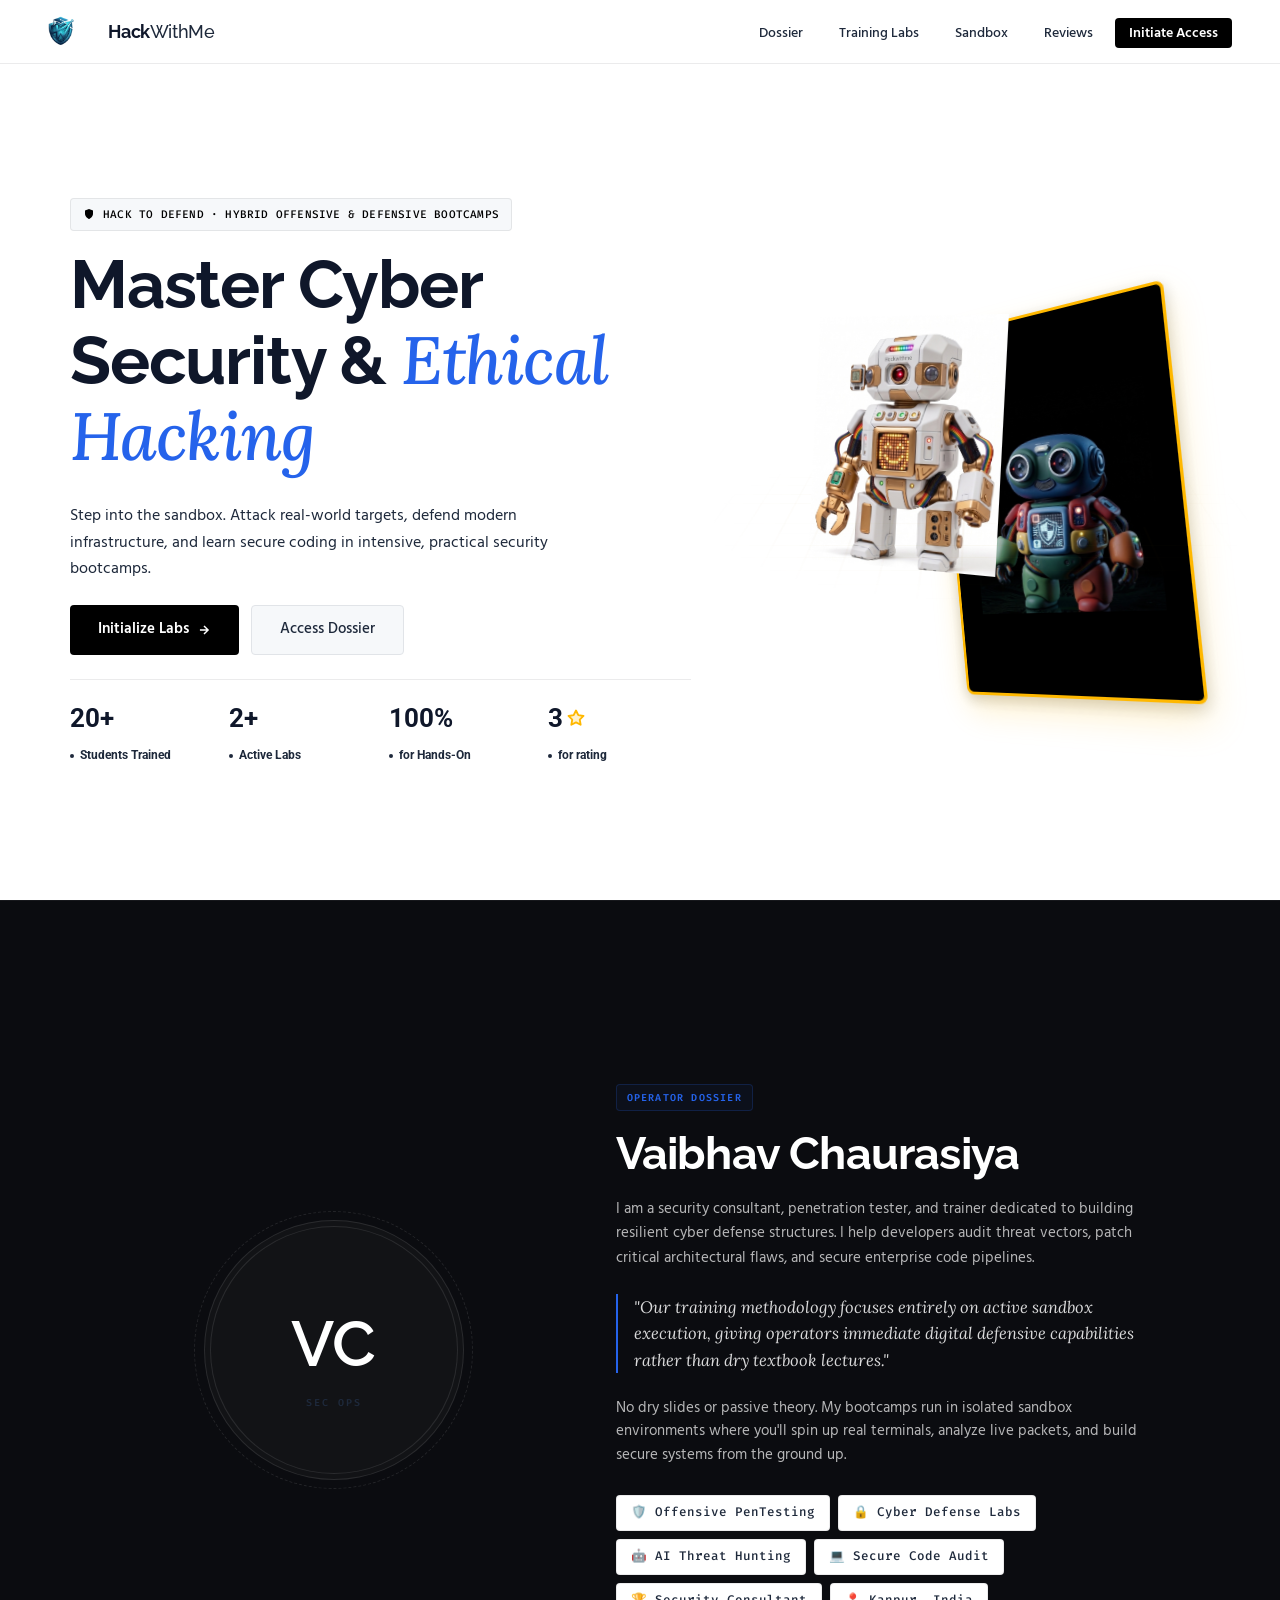
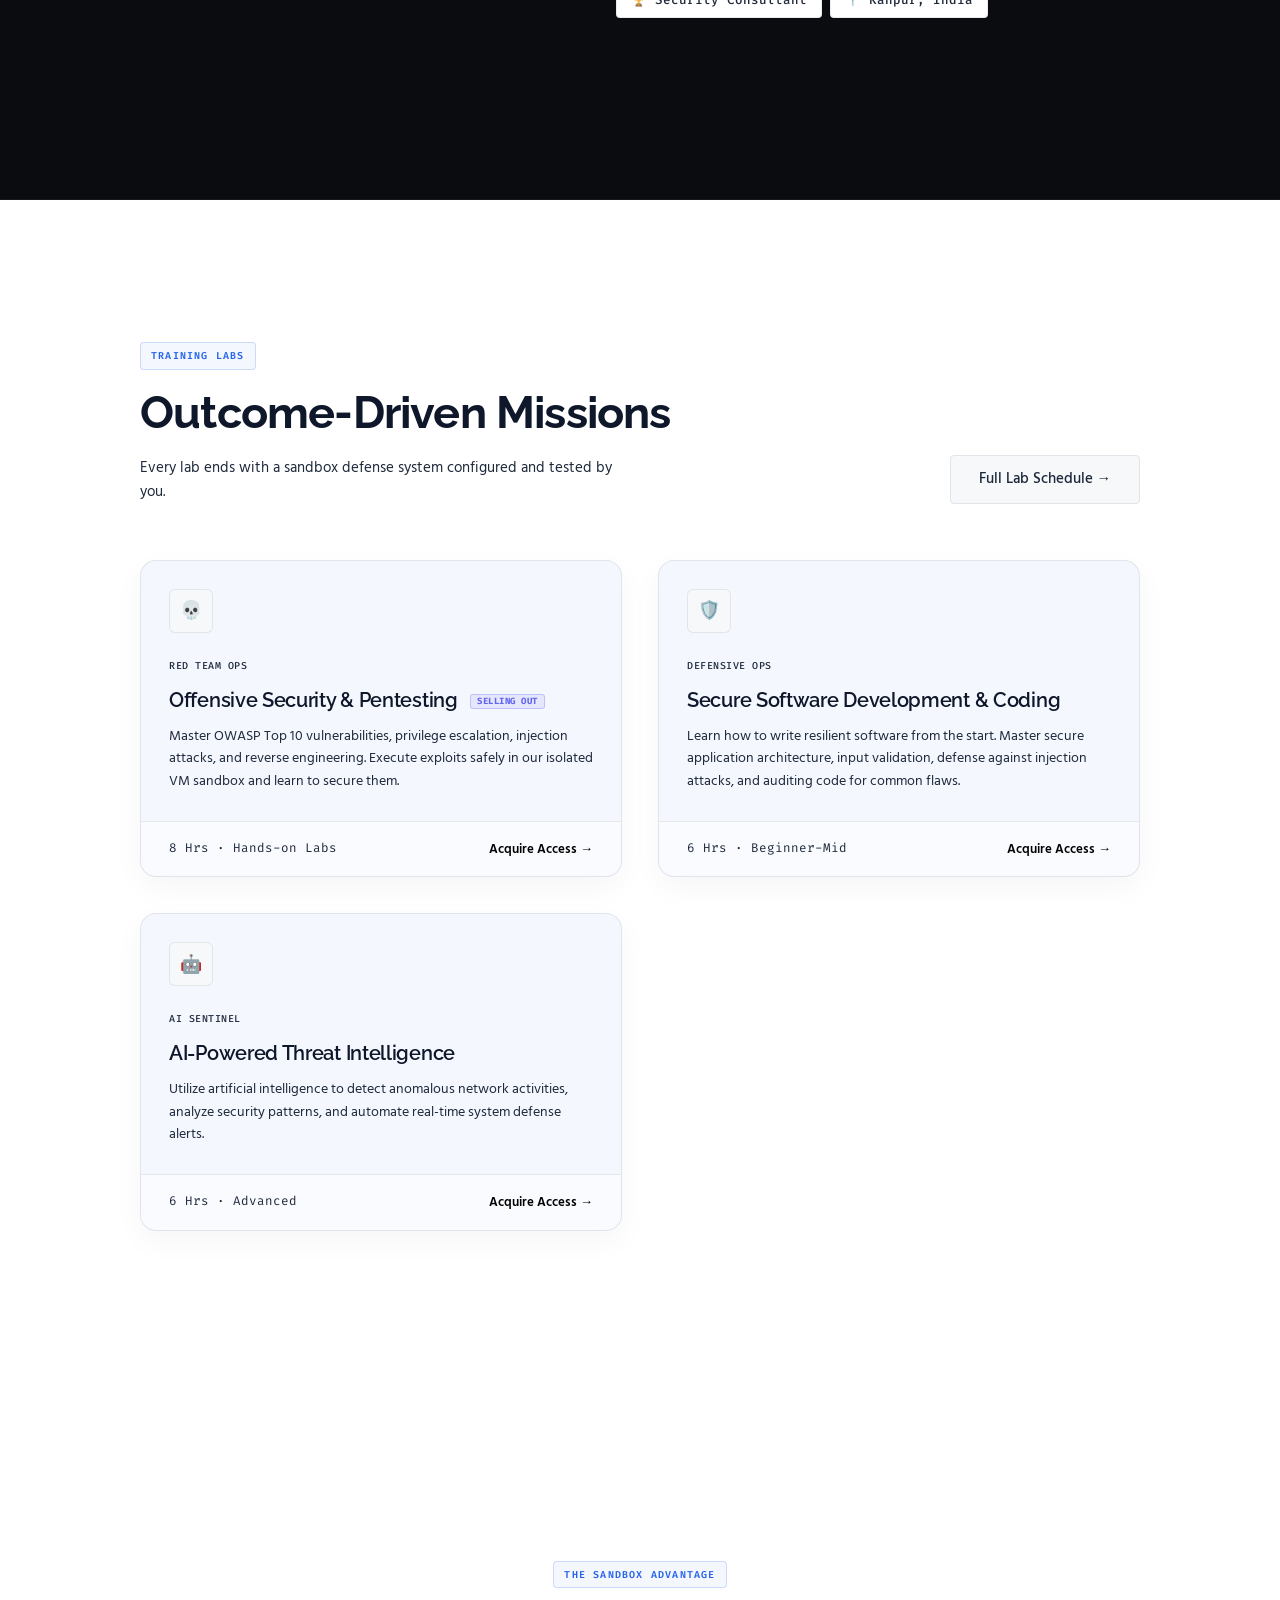
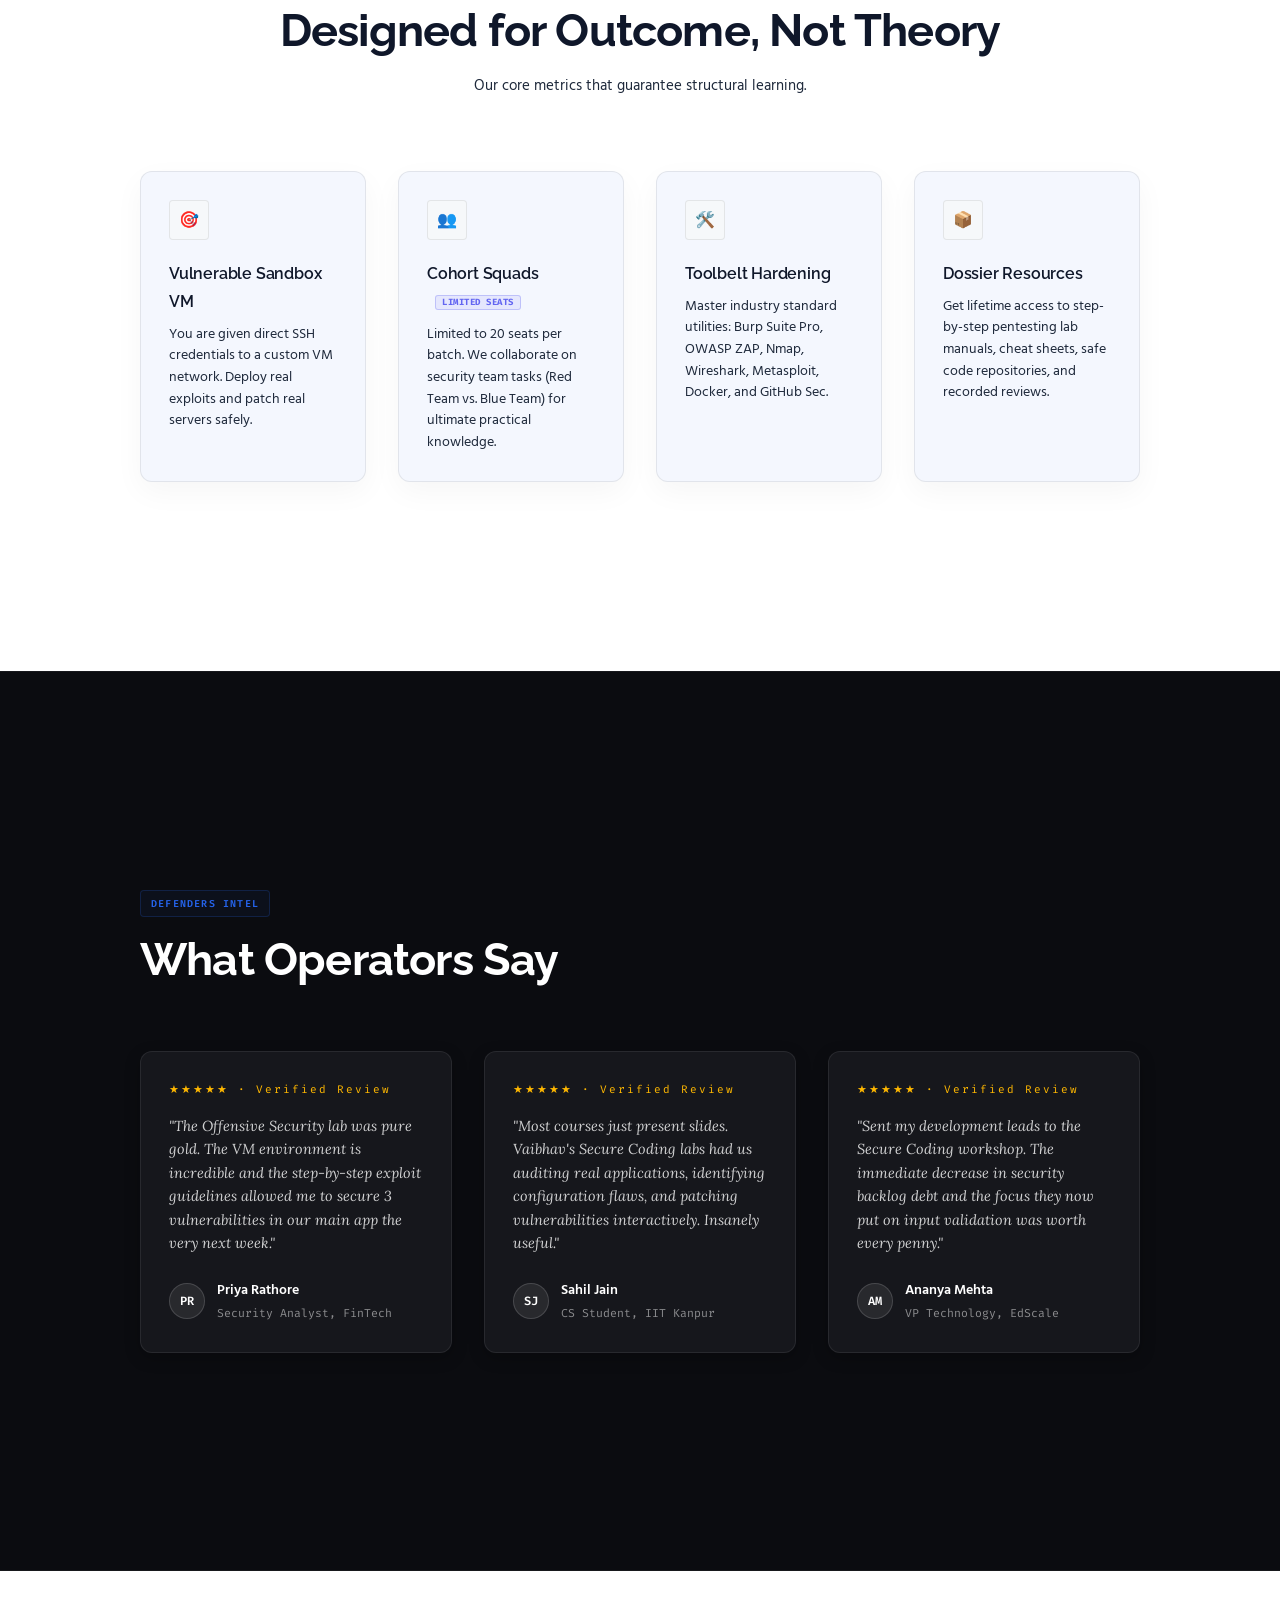
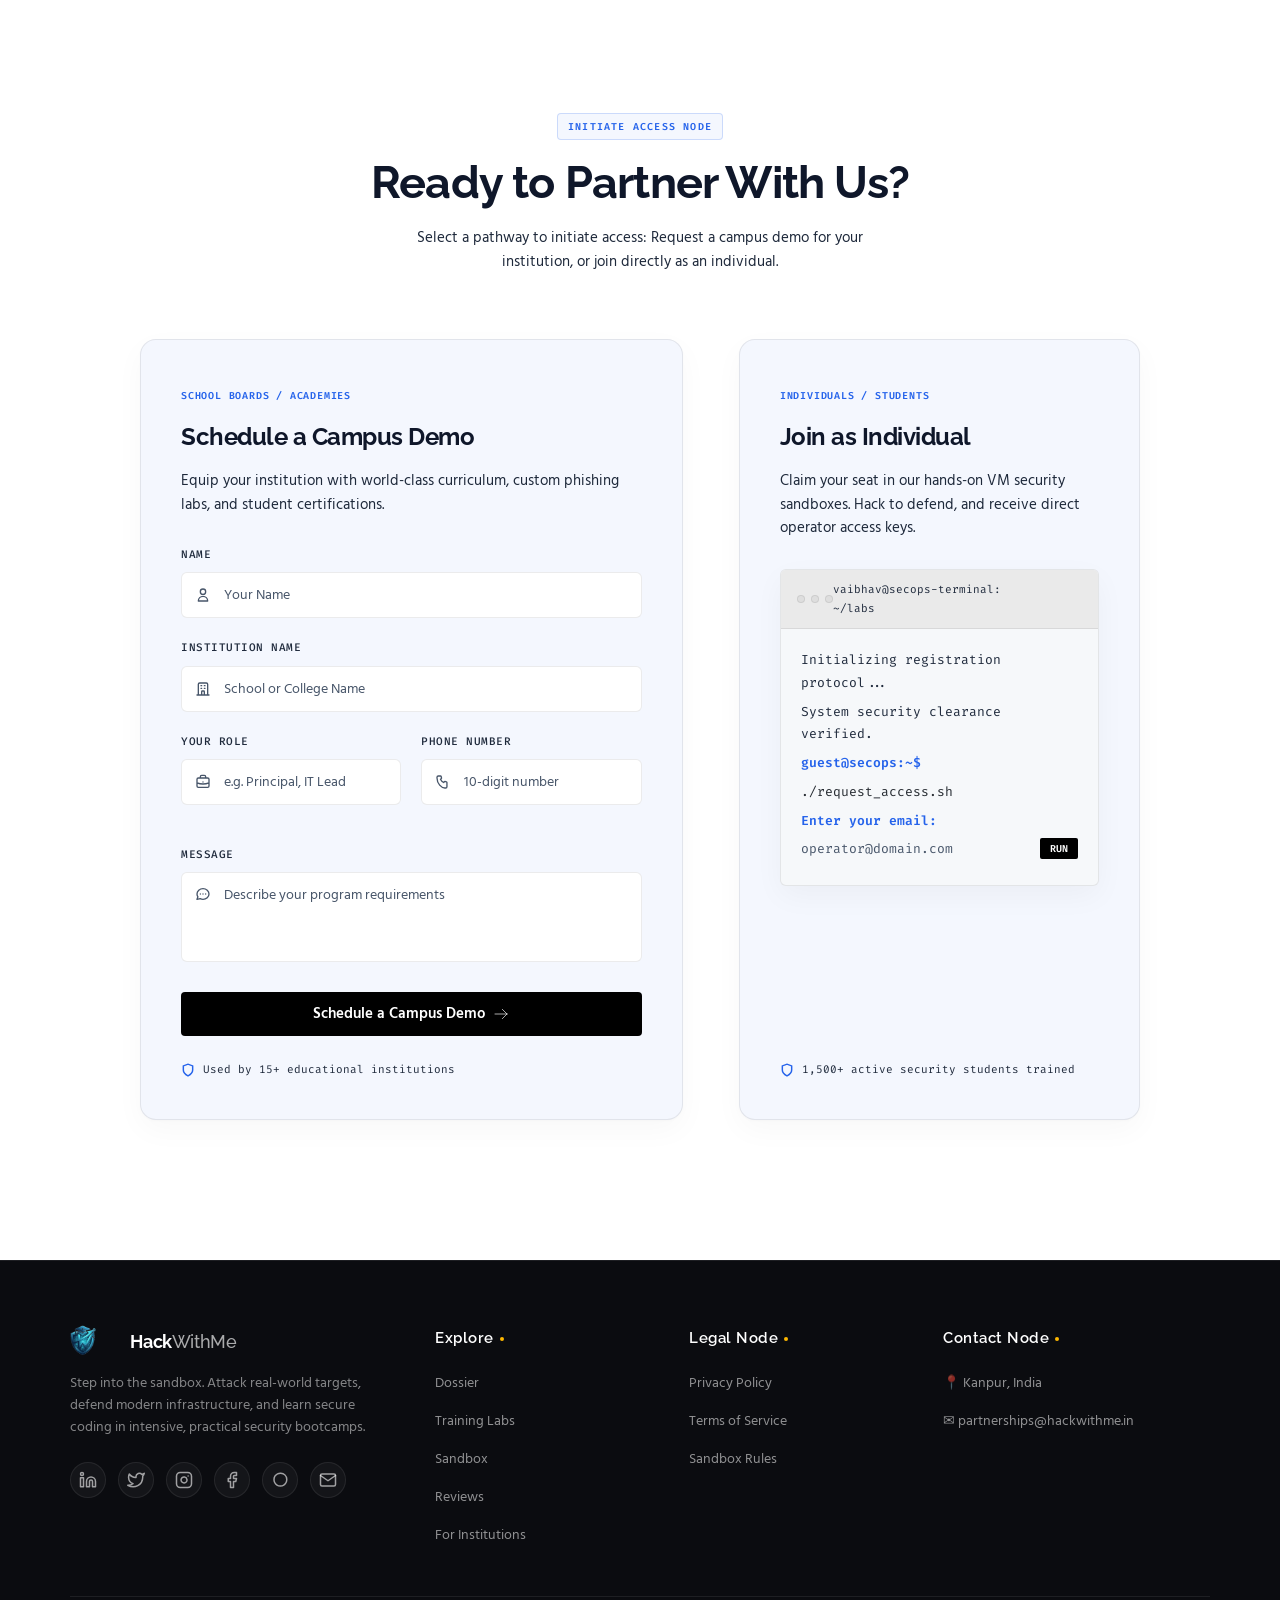
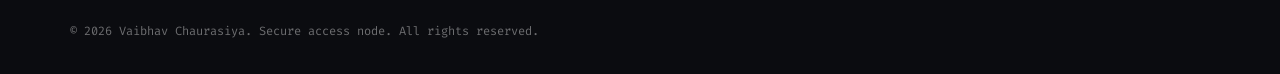
==== commit 41d14681: "auto-sync: changes detected at 2026-06-11 14:48:54" ====
--- a/Index.html
+++ b/Index.html
@@ -239,7 +239,7 @@
   <!-- FEATURES (SANDBOX METHOD) -->
   <section class="features" id="why">
     <div class="section-inner">
-      <div class="fade-up" style="text-align:center; margin-bottom: 56px;">
+      <div class="fade-up" style="text-align:center; margin-bottom: 72px;">
         <p class="section-label" style="justify-content:center;">The Sandbox Advantage</p>
         <h2 class="section-title">Designed for Outcome, Not Theory</h2>
         <p class="section-sub" style="margin: 0 auto;">Our core metrics that guarantee structural learning.</p>
@@ -326,7 +326,7 @@
   <!-- CTA INTERACTIVE HACKER TERMINAL / DUAL PATH -->
   <section class="cta-section" id="contact">
     <div class="section-inner">
-      <div class="fade-up" style="text-align:center; margin-bottom: 40px;">
+      <div class="fade-up" style="text-align:center; margin-bottom: 56px;">
         <p class="section-label" style="justify-content:center;">Initiate Access Node</p>
         <h2 class="section-title">Ready to Partner With Us?</h2>
         <p class="section-sub" style="margin: 0 auto;">Select a pathway to initiate access: Request a campus demo for your institution, or join directly as an individual.</p>
--- a/style.css
+++ b/style.css
@@ -45,7 +45,7 @@
       font-family: var(--font);
       background: var(--bg);
       color: var(--text);
-      line-height: 1.62;
+      line-height: 1.75;
       -webkit-font-smoothing: antialiased;
     }
 
@@ -270,7 +270,7 @@
       min-height: calc(100vh - 64px); /* Adjusted from 96px because ticker-bar is commented out, eliminating the bottom black peaking bar */
       display: flex;
       align-items: center;
-      padding: 48px 48px;
+      padding: 80px 64px;
       position: relative;
       overflow: hidden; /* Prevent horizontal overflow from absolute children like grid-floor */
     }
@@ -281,7 +281,7 @@
       margin: 0 auto;
       display: grid;
       grid-template-columns: 1.15fr 0.85fr;
-      gap: 40px;
+      gap: 60px;
       align-items: center;
     }
 
@@ -647,7 +647,7 @@
       display: flex;
       align-items: center;
       justify-content: center;
-      padding: 96px 48px; 
+      padding: 140px 64px; 
     }
 
     .section-inner { 
@@ -721,7 +721,7 @@
     .workshop-grid {
       display: grid;
       grid-template-columns: repeat(auto-fit, minmax(310px, 1fr));
-      gap: 24px;
+      gap: 36px;
     }
 
     .workshop-card {
@@ -846,7 +846,7 @@
     .about-grid {
       display: grid;
       grid-template-columns: 0.85fr 1.15fr;
-      gap: 64px;
+      gap: 88px;
       align-items: center;
     }
 
@@ -954,8 +954,8 @@
     .features-grid {
       display: grid;
       grid-template-columns: repeat(auto-fit, minmax(220px, 1fr));
-      gap: 24px;
-      margin-top: 48px;
+      gap: 32px;
+      margin-top: 64px;
     }
 
     .feature-card {
@@ -1025,8 +1025,8 @@
     .testimonials-grid {
       display: grid;
       grid-template-columns: repeat(auto-fit, minmax(300px, 1fr));
-      gap: 20px;
-      margin-top: 48px;
+      gap: 32px;
+      margin-top: 64px;
     }
 
     .testimonial-card {
@@ -1097,9 +1097,9 @@
     .cta-dual-grid {
       display: grid;
       grid-template-columns: 1.15fr 0.85fr;
-      gap: 40px;
+      gap: 56px;
       align-items: stretch;
-      margin-top: 48px;
+      margin-top: 64px;
       max-width: 1140px;
       width: 100%;
       margin-left: auto;
@@ -1698,7 +1698,7 @@
 /* ── REGISTRATION SECTION REDESIGN (LIGHT THEME) ── */
 .registration-section {
   background: #ffffff !important;
-  padding: 96px 48px;
+  padding: 140px 64px;
   position: relative;
   overflow: hidden;
 }
@@ -1722,7 +1722,7 @@
   grid-template-columns: 1.1fr 0.9fr;
   gap: 48px;
   align-items: stretch;
-  margin-top: 48px;
+  margin-top: 64px;
 }
 
 /* LEFT COLUMN: Interactive Form */
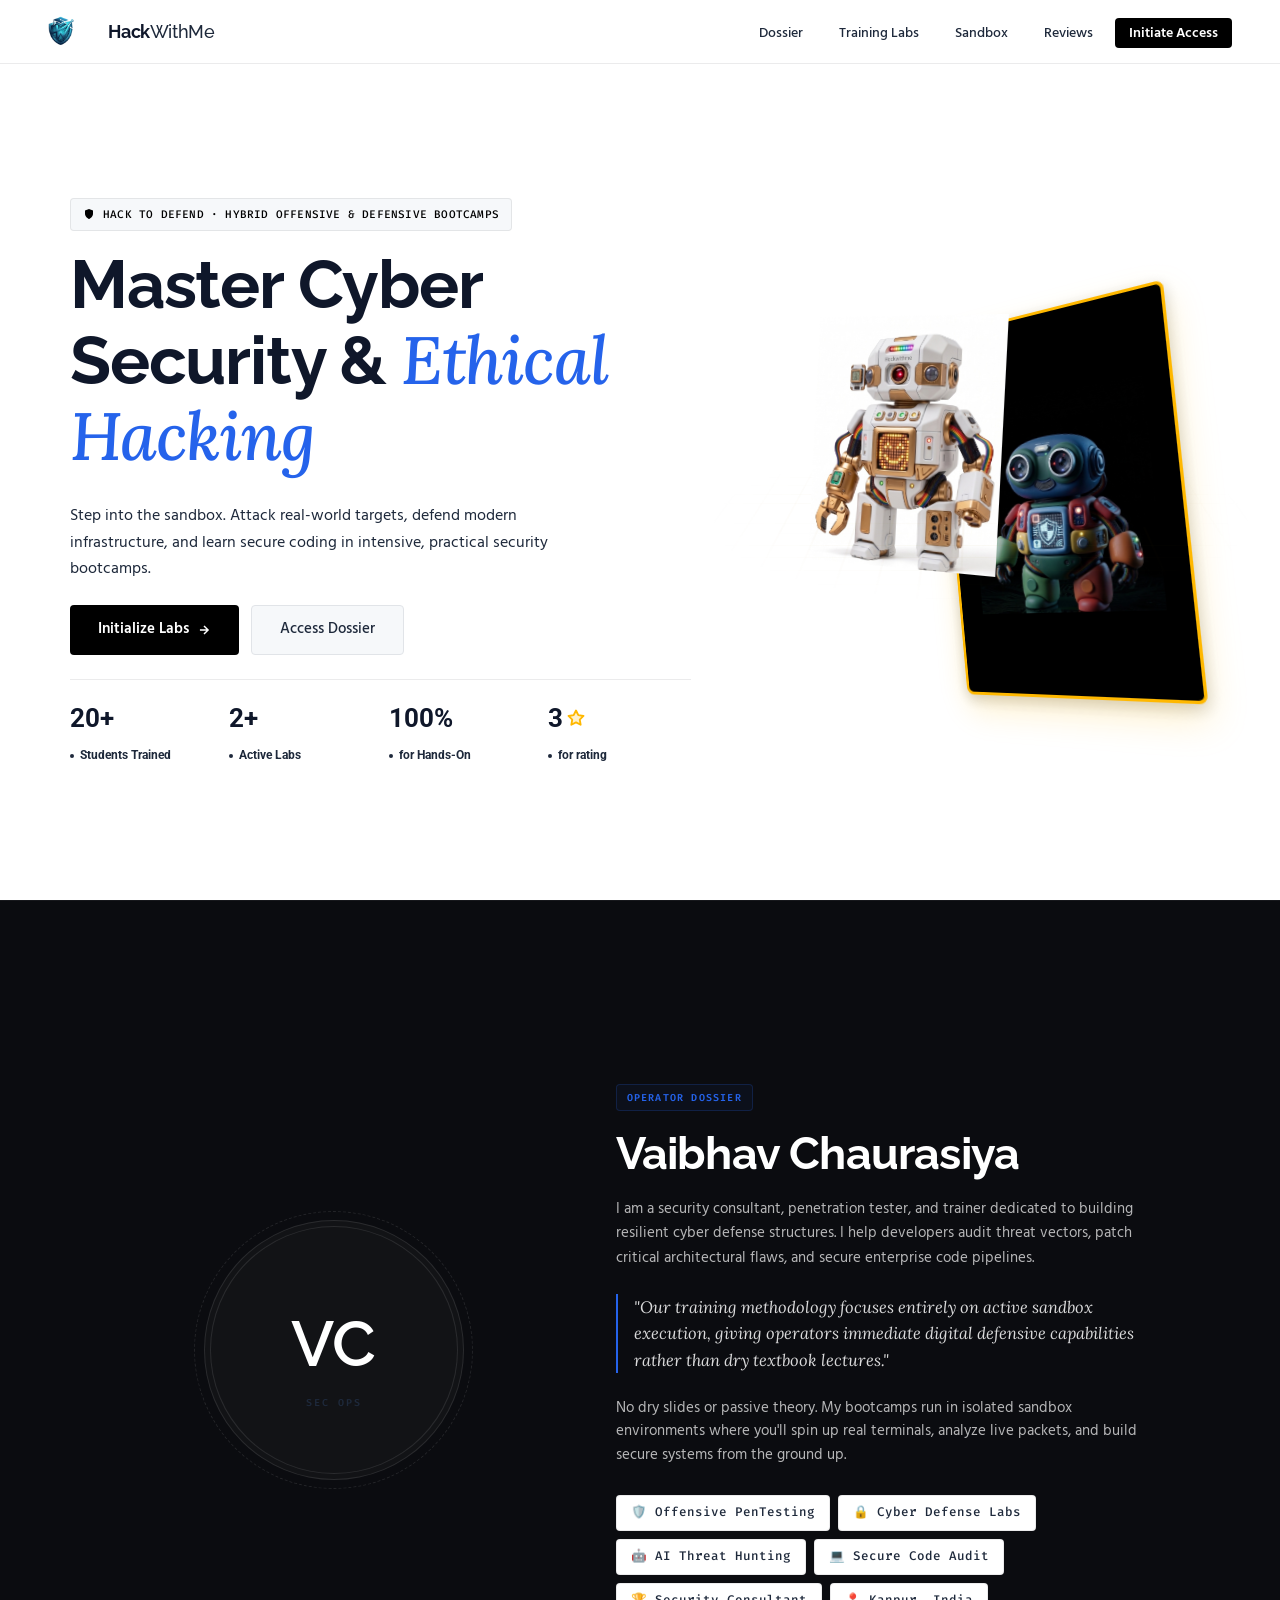
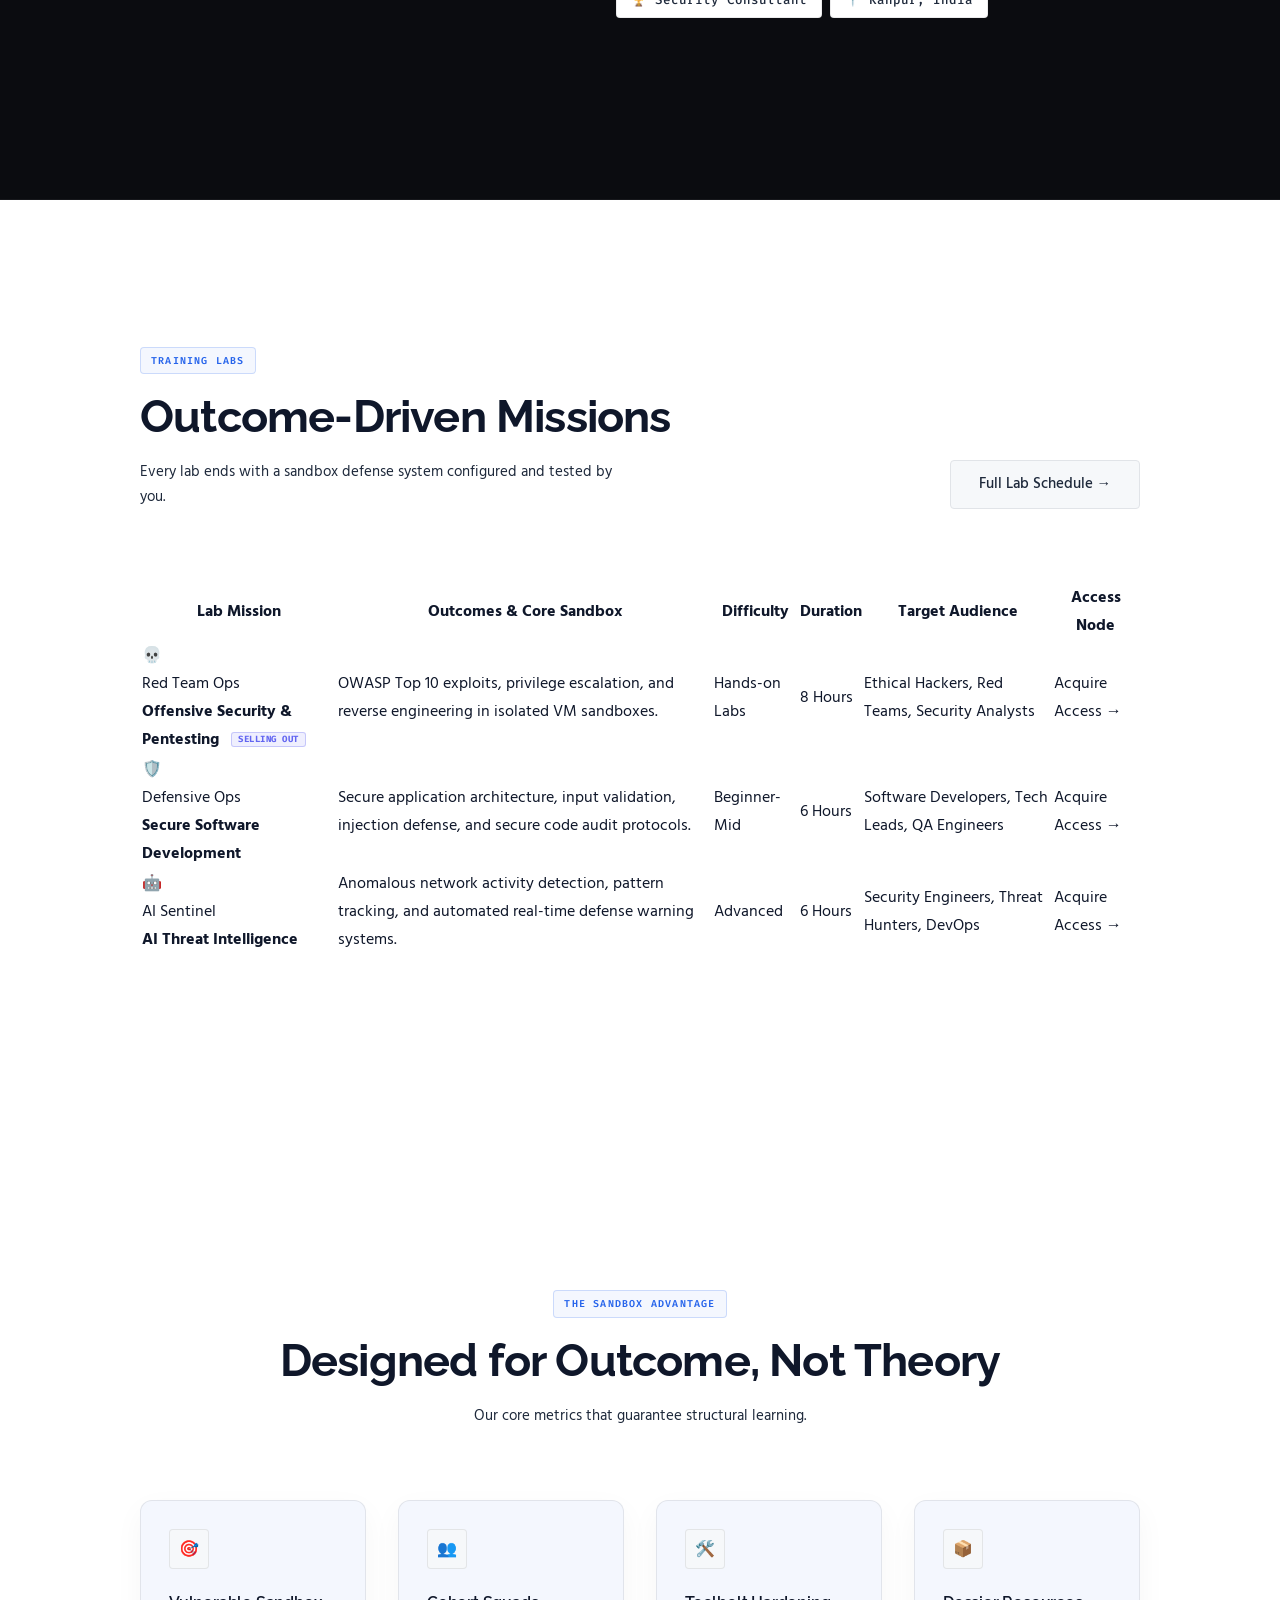
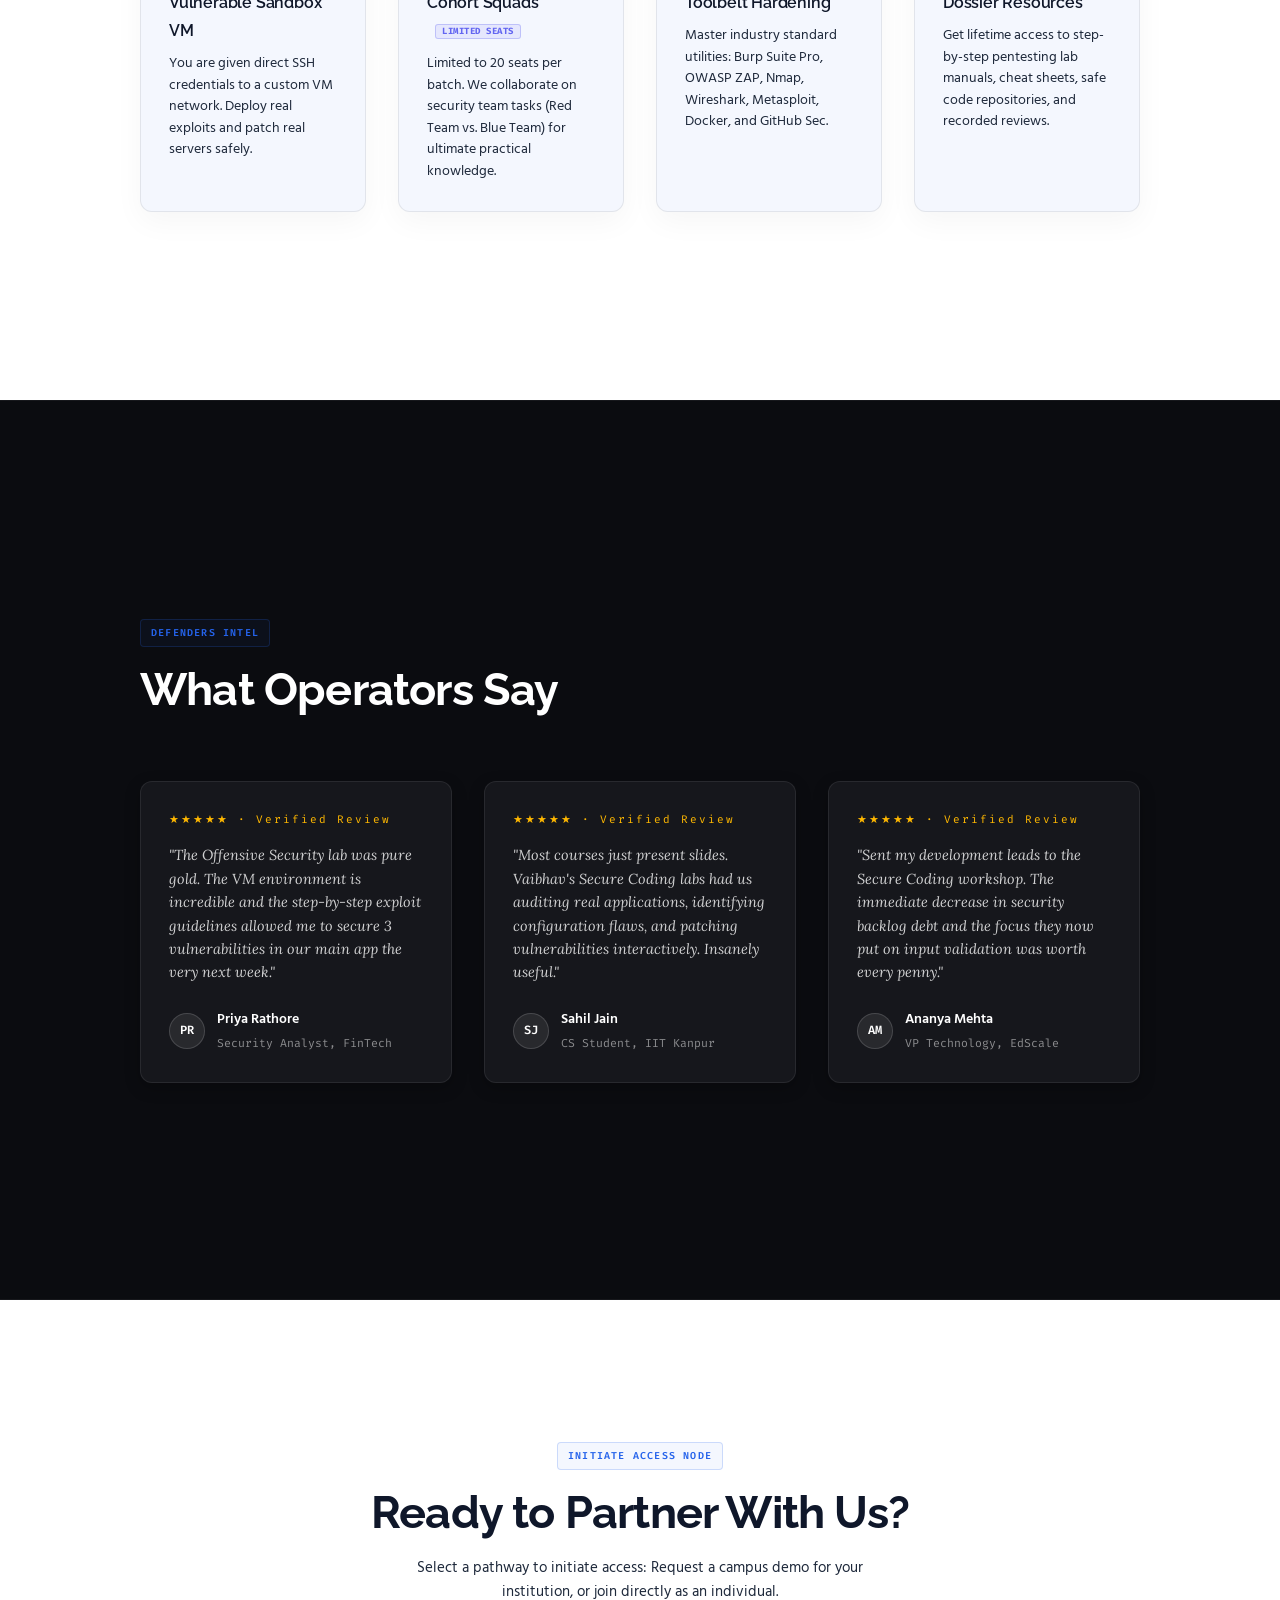
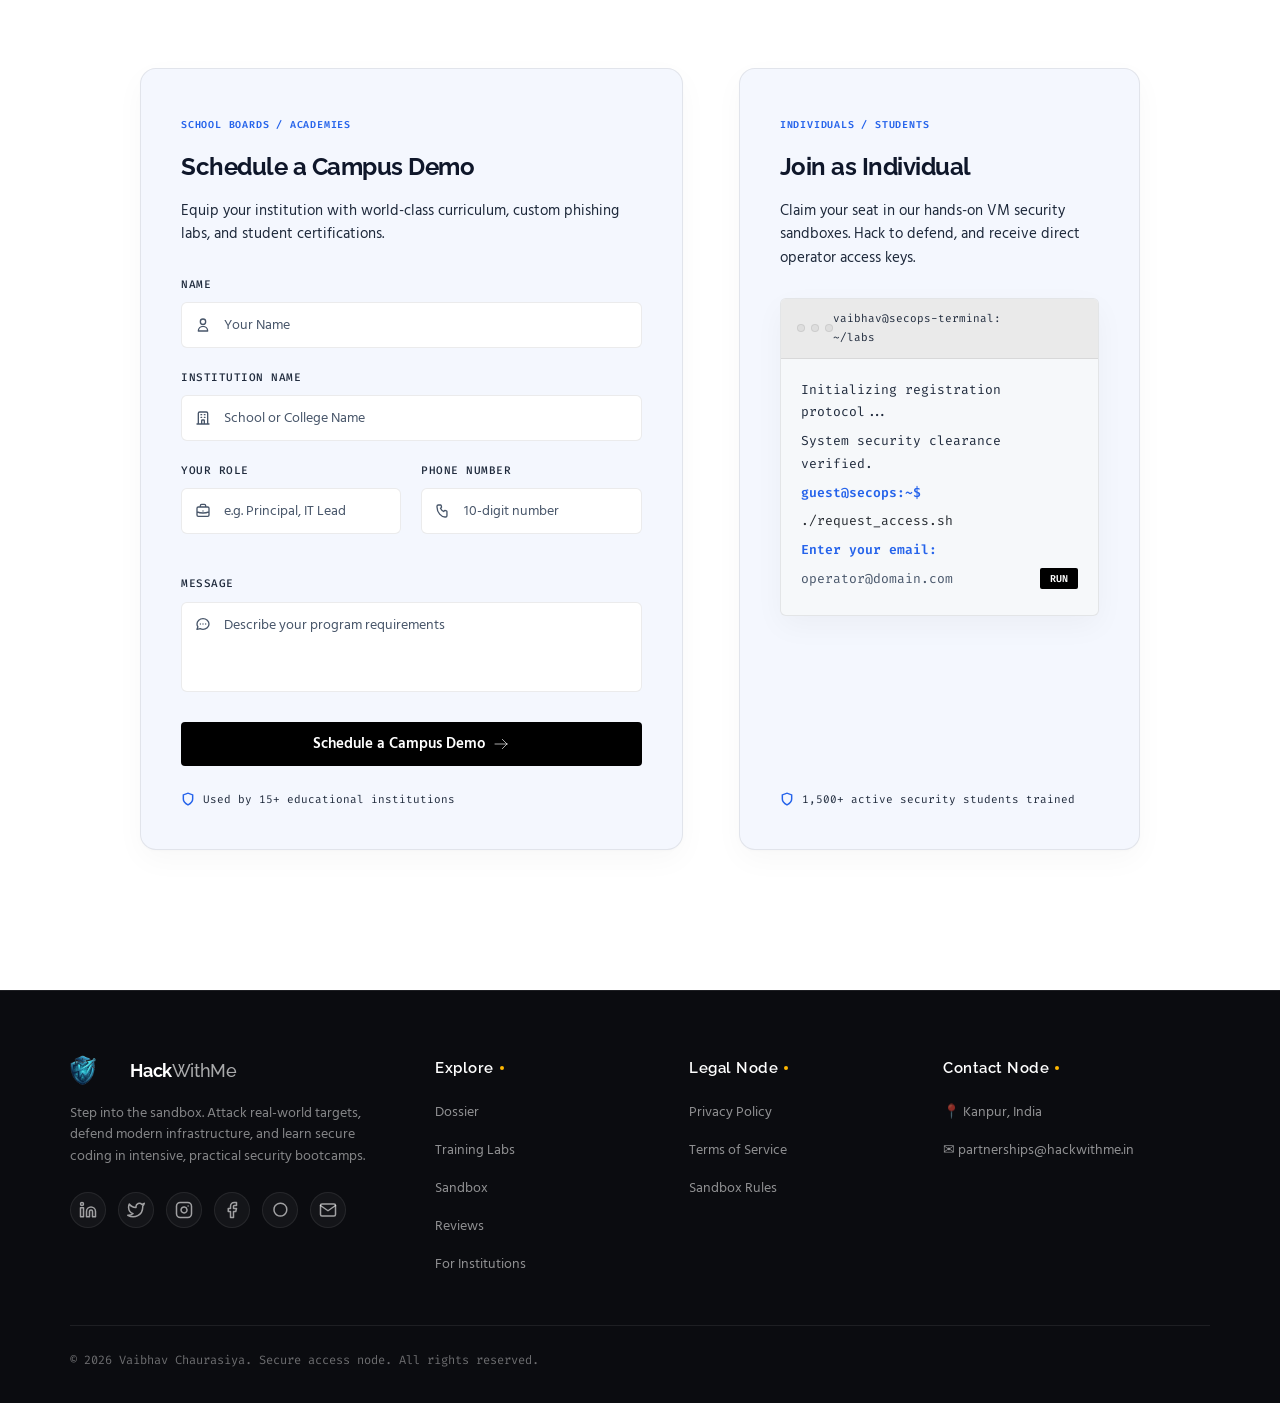
==== commit 4a6d4713: "auto-sync: changes detected at 2026-06-11 14:49:38" ====
--- a/Index.html
+++ b/Index.html
@@ -188,50 +188,69 @@
         <a href="#contact" class="btn-secondary">Full Lab Schedule →</a>
       </div>
 
-      <div class="workshop-grid">
-
-        <!-- Lab 1 (Offensive Security) -->
-        <div class="workshop-card fade-up">
-          <div class="card-body">
-            <div class="card-icon">💀</div>
-            <span class="card-tag">Red Team Ops</span>
-            <h3 class="card-title">Offensive Security & Pentesting <span class="badge-violet">Selling Out</span></h3>
-            <p class="card-desc">Master OWASP Top 10 vulnerabilities, privilege escalation, injection attacks, and reverse engineering. Execute exploits safely in our isolated VM sandbox and learn to secure them.</p>
-          </div>
-          <div class="card-footer">
-            <span class="card-meta">8 Hrs · Hands-on Labs</span>
-            <a href="#contact" class="card-cta">Acquire Access →</a>
-          </div>
-        </div>
-
-        <!-- Lab 2 (Secure Software) -->
-        <div class="workshop-card fade-up">
-          <div class="card-body">
-            <div class="card-icon">🛡️</div>
-            <span class="card-tag">Defensive Ops</span>
-            <h3 class="card-title">Secure Software Development & Coding</h3>
-            <p class="card-desc">Learn how to write resilient software from the start. Master secure application architecture, input validation, defense against injection attacks, and auditing code for common flaws.</p>
-          </div>
-          <div class="card-footer">
-            <span class="card-meta">6 Hrs · Beginner-Mid</span>
-            <a href="#contact" class="card-cta">Acquire Access →</a>
-          </div>
-        </div>
-
-        <!-- Lab 3 (AI threat hunting) -->
-        <div class="workshop-card fade-up">
-          <div class="card-body">
-            <div class="card-icon">🤖</div>
-            <span class="card-tag">AI Sentinel</span>
-            <h3 class="card-title">AI-Powered Threat Intelligence</h3>
-            <p class="card-desc">Utilize artificial intelligence to detect anomalous network activities, analyze security patterns, and automate real-time system defense alerts.</p>
-          </div>
-          <div class="card-footer">
-            <span class="card-meta">6 Hrs · Advanced</span>
-            <a href="#contact" class="card-cta">Acquire Access →</a>
-          </div>
-        </div>
-
+      <div class="table-responsive fade-up">
+        <table class="labs-comparison-table">
+          <thead>
+            <tr>
+              <th>Lab Mission</th>
+              <th>Outcomes & Core Sandbox</th>
+              <th>Difficulty</th>
+              <th>Duration</th>
+              <th>Target Audience</th>
+              <th>Access Node</th>
+            </tr>
+          </thead>
+          <tbody>
+            <tr>
+              <td class="lab-name-cell">
+                <div class="lab-title-wrapper">
+                  <span class="lab-icon">💀</span>
+                  <div class="lab-title-text">
+                    <span class="lab-tag-text">Red Team Ops</span>
+                    <h4>Offensive Security & Pentesting <span class="badge-violet">Selling Out</span></h4>
+                  </div>
+                </div>
+              </td>
+              <td>OWASP Top 10 exploits, privilege escalation, and reverse engineering in isolated VM sandboxes.</td>
+              <td><span class="diff-badge intermediate">Hands-on Labs</span></td>
+              <td><span class="duration-badge">8 Hours</span></td>
+              <td class="audience-cell">Ethical Hackers, Red Teams, Security Analysts</td>
+              <td><a href="#contact" class="table-cta-btn">Acquire Access →</a></td>
+            </tr>
+            <tr>
+              <td class="lab-name-cell">
+                <div class="lab-title-wrapper">
+                  <span class="lab-icon">🛡️</span>
+                  <div class="lab-title-text">
+                    <span class="lab-tag-text">Defensive Ops</span>
+                    <h4>Secure Software Development</h4>
+                  </div>
+                </div>
+              </td>
+              <td>Secure application architecture, input validation, injection defense, and secure code audit protocols.</td>
+              <td><span class="diff-badge beginner">Beginner-Mid</span></td>
+              <td><span class="duration-badge">6 Hours</span></td>
+              <td class="audience-cell">Software Developers, Tech Leads, QA Engineers</td>
+              <td><a href="#contact" class="table-cta-btn">Acquire Access →</a></td>
+            </tr>
+            <tr>
+              <td class="lab-name-cell">
+                <div class="lab-title-wrapper">
+                  <span class="lab-icon">🤖</span>
+                  <div class="lab-title-text">
+                    <span class="lab-tag-text">AI Sentinel</span>
+                    <h4>AI Threat Intelligence</h4>
+                  </div>
+                </div>
+              </td>
+              <td>Anomalous network activity detection, pattern tracking, and automated real-time defense warning systems.</td>
+              <td><span class="diff-badge advanced">Advanced</span></td>
+              <td><span class="duration-badge">6 Hours</span></td>
+              <td class="audience-cell">Security Engineers, Threat Hunters, DevOps</td>
+              <td><a href="#contact" class="table-cta-btn">Acquire Access →</a></td>
+            </tr>
+          </tbody>
+        </table>
       </div>
     </div>
   </section>
--- a/style.css
+++ b/style.css
@@ -713,7 +713,7 @@
       display: flex;
       justify-content: space-between;
       align-items: flex-end;
-      margin-bottom: 56px;
+      margin-bottom: 72px;
       flex-wrap: wrap;
       gap: 20px;
     }
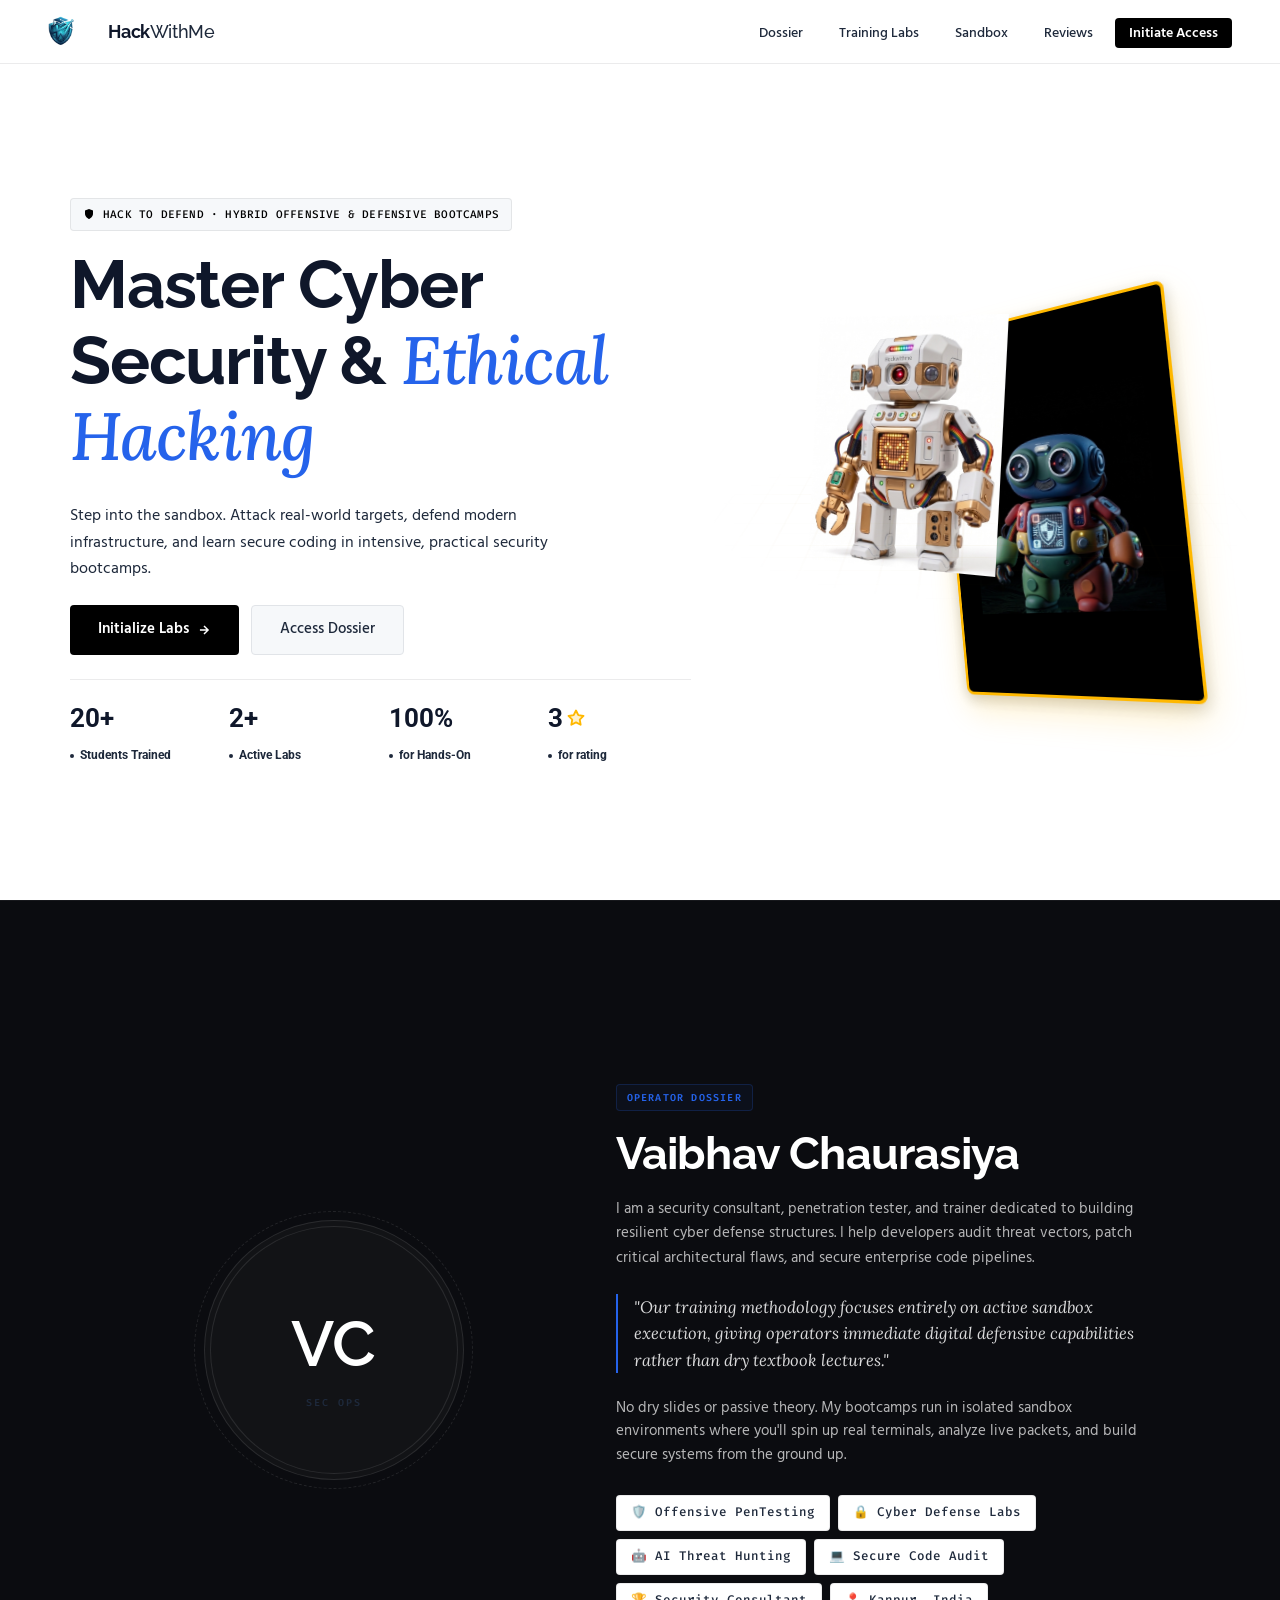
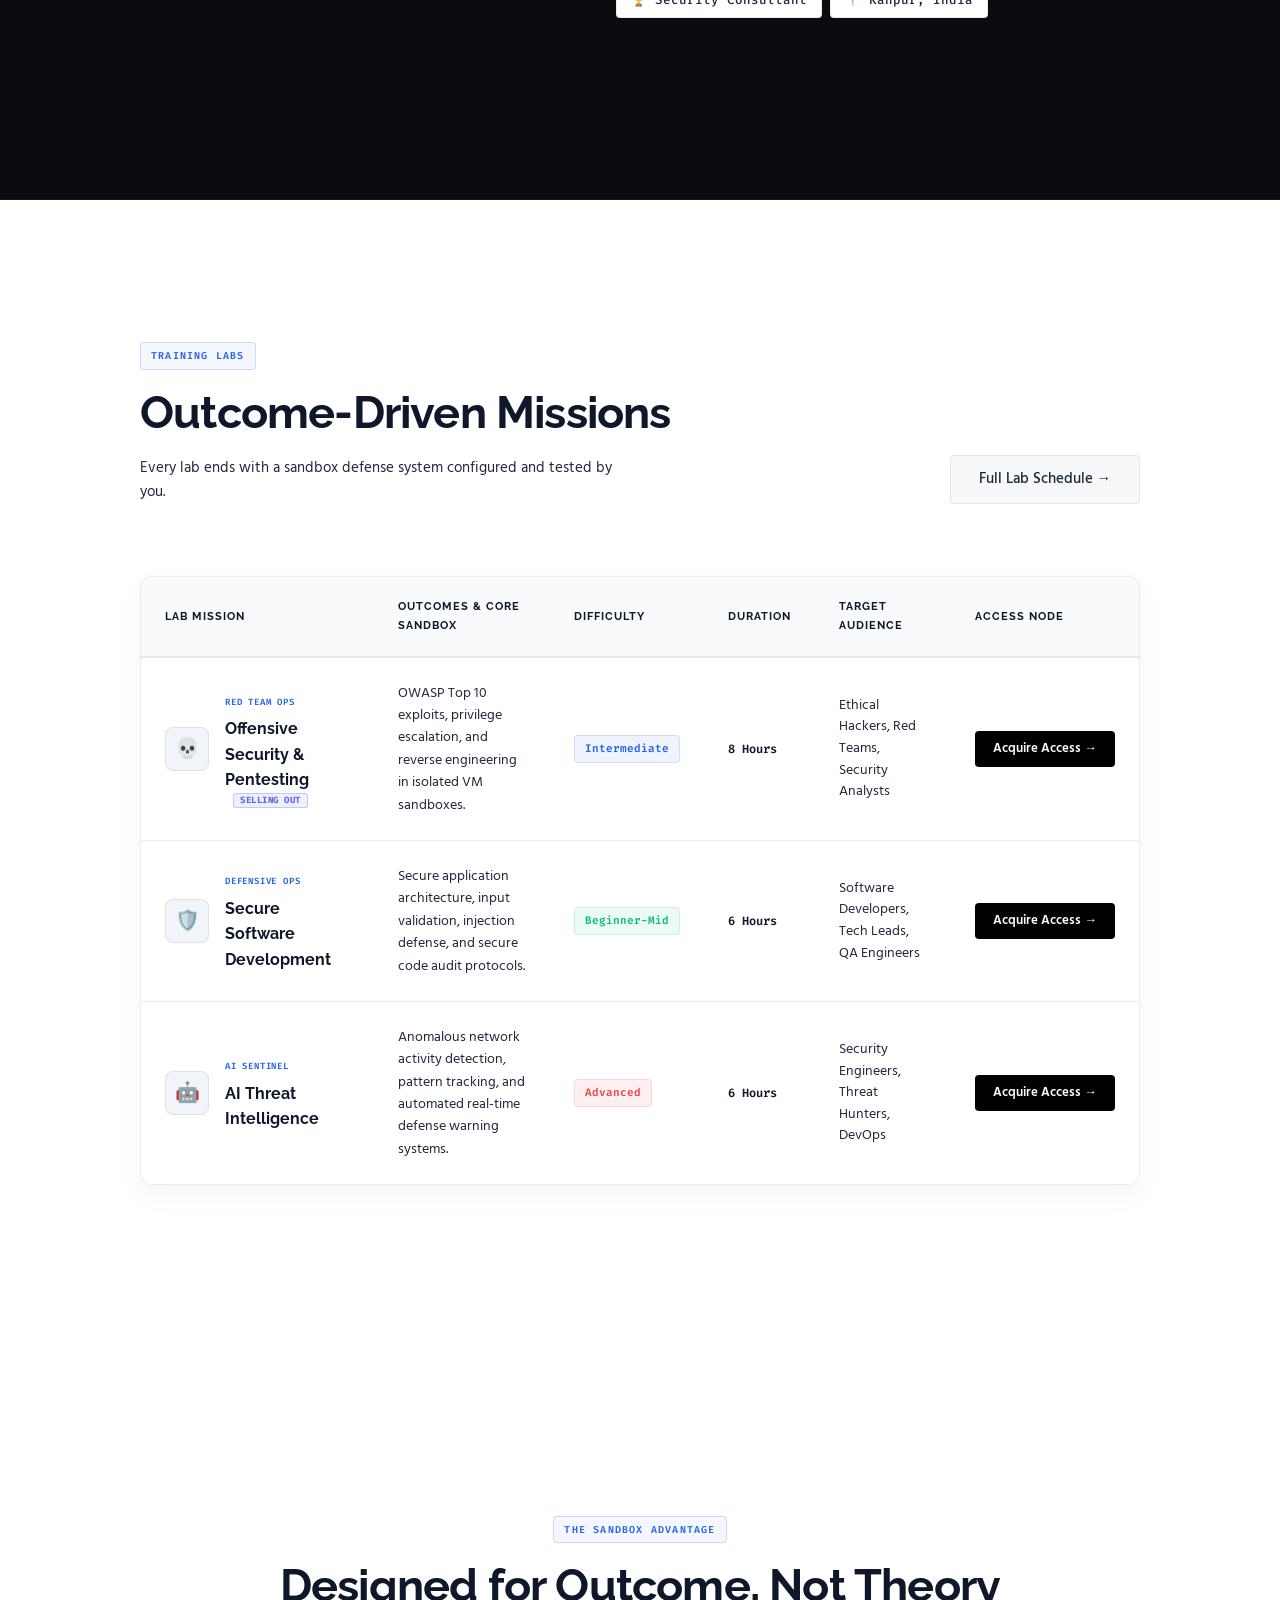
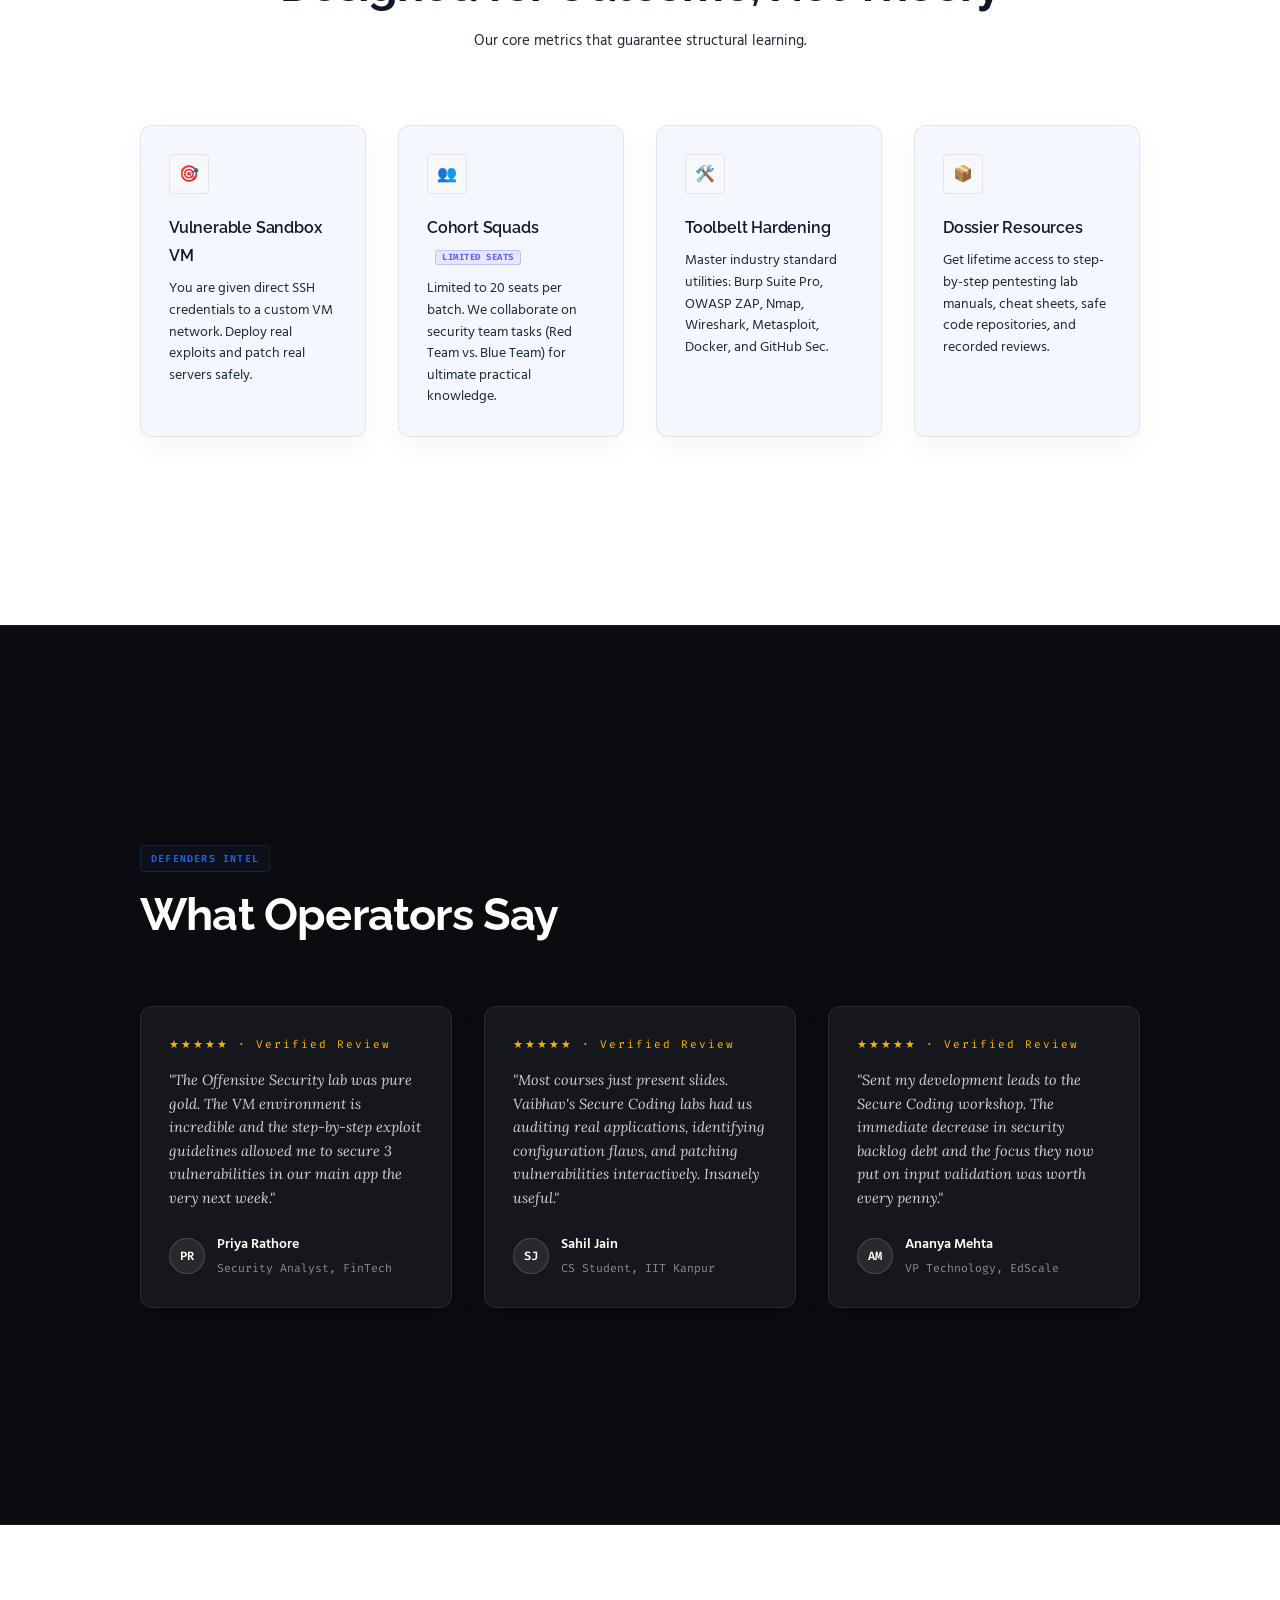
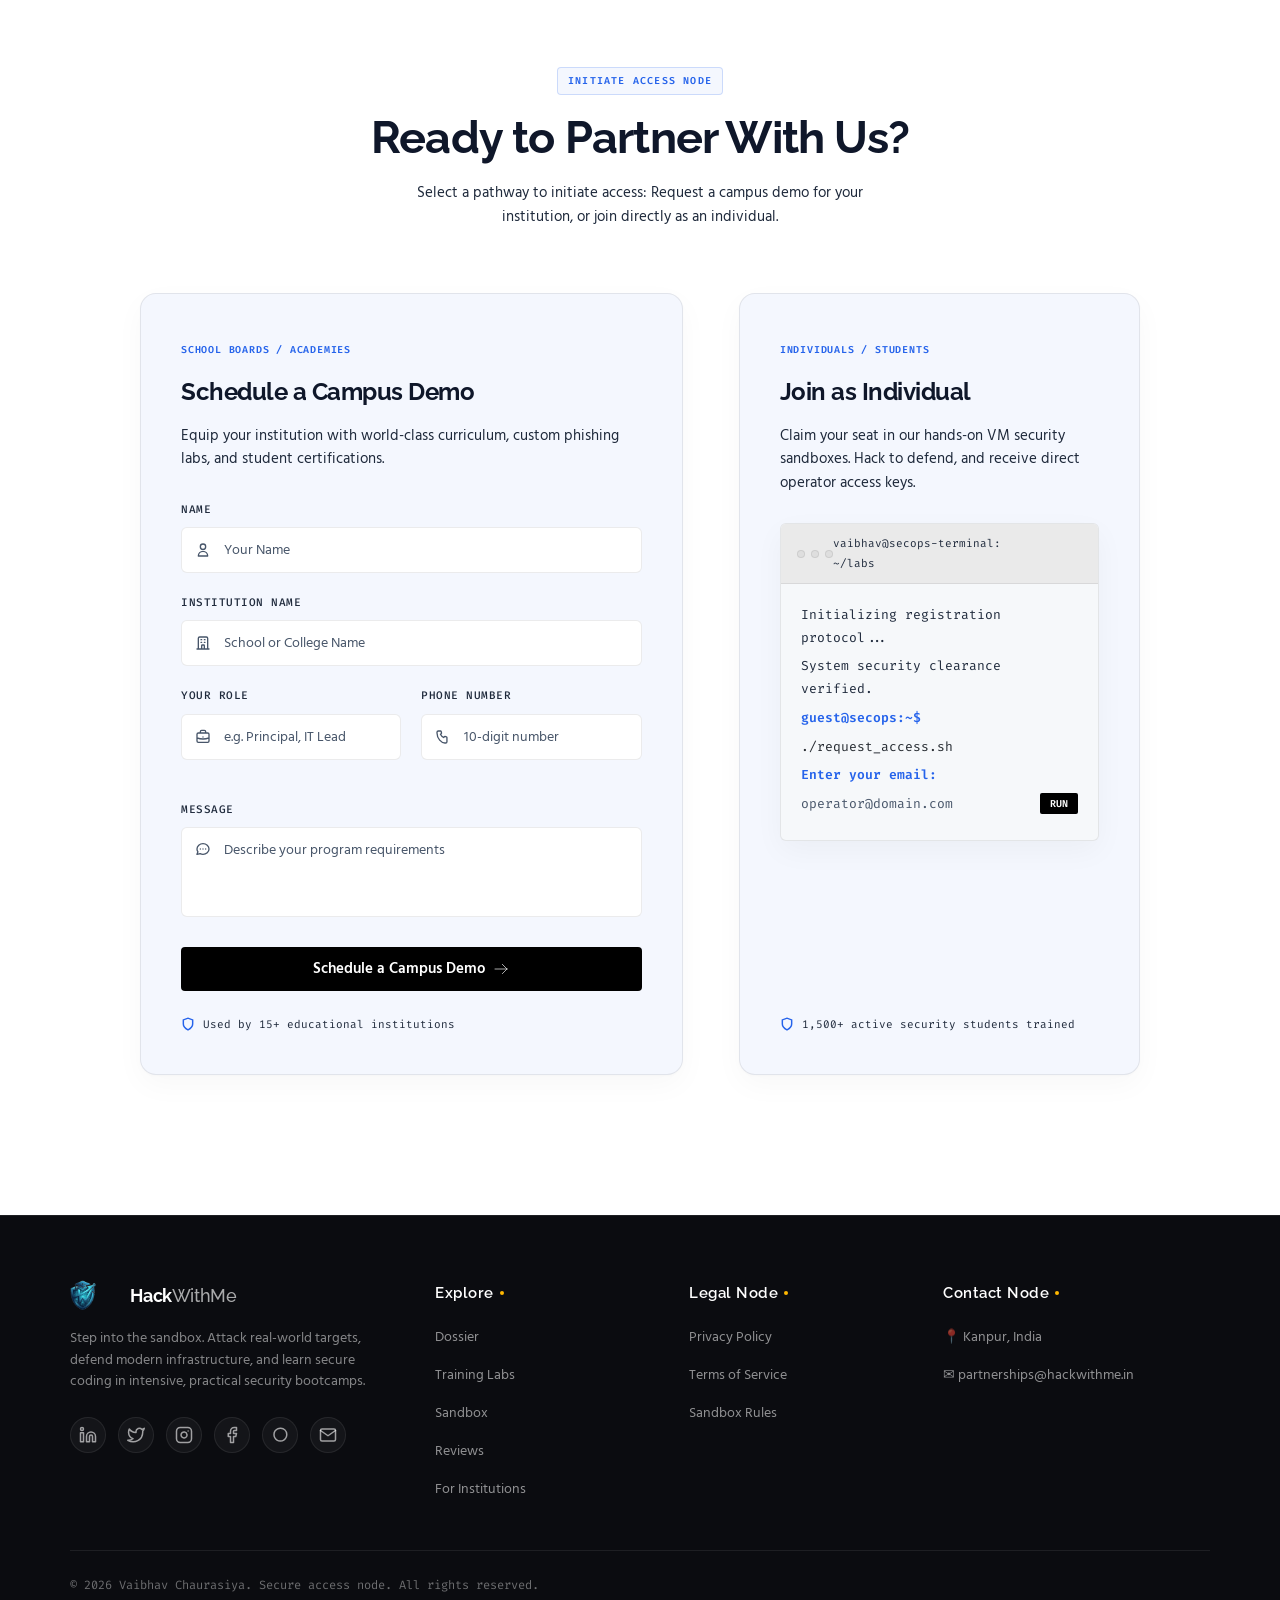
==== commit b20ddc7e: "auto-sync: changes detected at 2026-06-11 14:58:28" ====
--- a/Index.html
+++ b/Index.html
@@ -212,7 +212,7 @@
                 </div>
               </td>
               <td>OWASP Top 10 exploits, privilege escalation, and reverse engineering in isolated VM sandboxes.</td>
-              <td><span class="diff-badge intermediate">Hands-on Labs</span></td>
+              <td><span class="diff-badge intermediate">Intermediate</span></td>
               <td><span class="duration-badge">8 Hours</span></td>
               <td class="audience-cell">Ethical Hackers, Red Teams, Security Analysts</td>
               <td><a href="#contact" class="table-cta-btn">Acquire Access →</a></td>
--- a/style.css
+++ b/style.css
@@ -2398,3 +2398,156 @@
     gap: 32px;
   }
 }
+
+/* ── TRAINING LABS COMPARISON TABLE STYLE ── */
+.table-responsive {
+  width: 100%;
+  overflow-x: auto;
+  -webkit-overflow-scrolling: touch;
+  border-radius: 12px;
+  border: 1px solid var(--border);
+  box-shadow: var(--shadow);
+  background: #ffffff;
+  margin-top: 16px;
+}
+
+.labs-comparison-table {
+  width: 100%;
+  border-collapse: collapse;
+  text-align: left;
+  font-size: 14px;
+  background: #ffffff;
+  min-width: 950px;
+}
+
+.labs-comparison-table th {
+  background: #f8fafc;
+  color: var(--text);
+  font-family: var(--font-display);
+  font-weight: 700;
+  font-size: 11px;
+  letter-spacing: 1px;
+  text-transform: uppercase;
+  padding: 20px 24px;
+  border-bottom: 2px solid var(--border);
+}
+
+.labs-comparison-table td {
+  padding: 24px 24px;
+  border-bottom: 1px solid var(--border);
+  vertical-align: middle;
+  color: var(--text-sec);
+  line-height: 1.6;
+}
+
+.labs-comparison-table tbody tr {
+  transition: background-color 0.25s ease;
+}
+
+.labs-comparison-table tbody tr:hover {
+  background-color: #f8fafc;
+}
+
+.labs-comparison-table tbody tr:last-child td {
+  border-bottom: none;
+}
+
+.lab-title-wrapper {
+  display: flex;
+  align-items: center;
+  gap: 16px;
+}
+
+.lab-icon {
+  font-size: 20px;
+  width: 44px;
+  height: 44px;
+  display: flex;
+  align-items: center;
+  justify-content: center;
+  background: #f1f5f9;
+  border: 1px solid var(--border);
+  border-radius: 8px;
+  flex-shrink: 0;
+}
+
+.lab-title-text h4 {
+  font-family: var(--font-display);
+  font-size: 16px;
+  font-weight: 700;
+  color: var(--text);
+  margin: 4px 0 0 0;
+  display: flex;
+  align-items: center;
+  flex-wrap: wrap;
+}
+
+.lab-tag-text {
+  font-family: var(--font-mono);
+  font-size: 9px;
+  font-weight: 600;
+  text-transform: uppercase;
+  letter-spacing: 0.8px;
+  color: var(--accent);
+}
+
+.diff-badge {
+  font-family: var(--font-mono);
+  font-size: 11px;
+  font-weight: 600;
+  padding: 4px 10px;
+  border-radius: 4px;
+  display: inline-block;
+  white-space: nowrap;
+}
+
+.diff-badge.beginner {
+  background: rgba(16, 185, 129, 0.08);
+  color: #10b981;
+  border: 1px solid rgba(16, 185, 129, 0.15);
+}
+
+.diff-badge.intermediate {
+  background: rgba(37, 99, 235, 0.08);
+  color: #2563eb;
+  border: 1px solid rgba(37, 99, 235, 0.15);
+}
+
+.diff-badge.advanced {
+  background: rgba(239, 68, 68, 0.08);
+  color: #ef4444;
+  border: 1px solid rgba(239, 68, 68, 0.15);
+}
+
+.duration-badge {
+  font-family: var(--font-mono);
+  font-size: 12px;
+  color: var(--text);
+  font-weight: 600;
+}
+
+.audience-cell {
+  font-size: 13.5px;
+  line-height: 1.5;
+  color: var(--text-muted);
+}
+
+.table-cta-btn {
+  display: inline-flex;
+  align-items: center;
+  background: #000000;
+  color: #ffffff !important;
+  font-size: 12.5px;
+  font-weight: 600;
+  padding: 8px 18px;
+  border-radius: 4px;
+  text-decoration: none;
+  transition: background-color 0.2s, transform 0.2s;
+  white-space: nowrap;
+}
+
+.table-cta-btn:hover {
+  background: #24292f;
+  transform: translateY(-1.5px);
+}
+
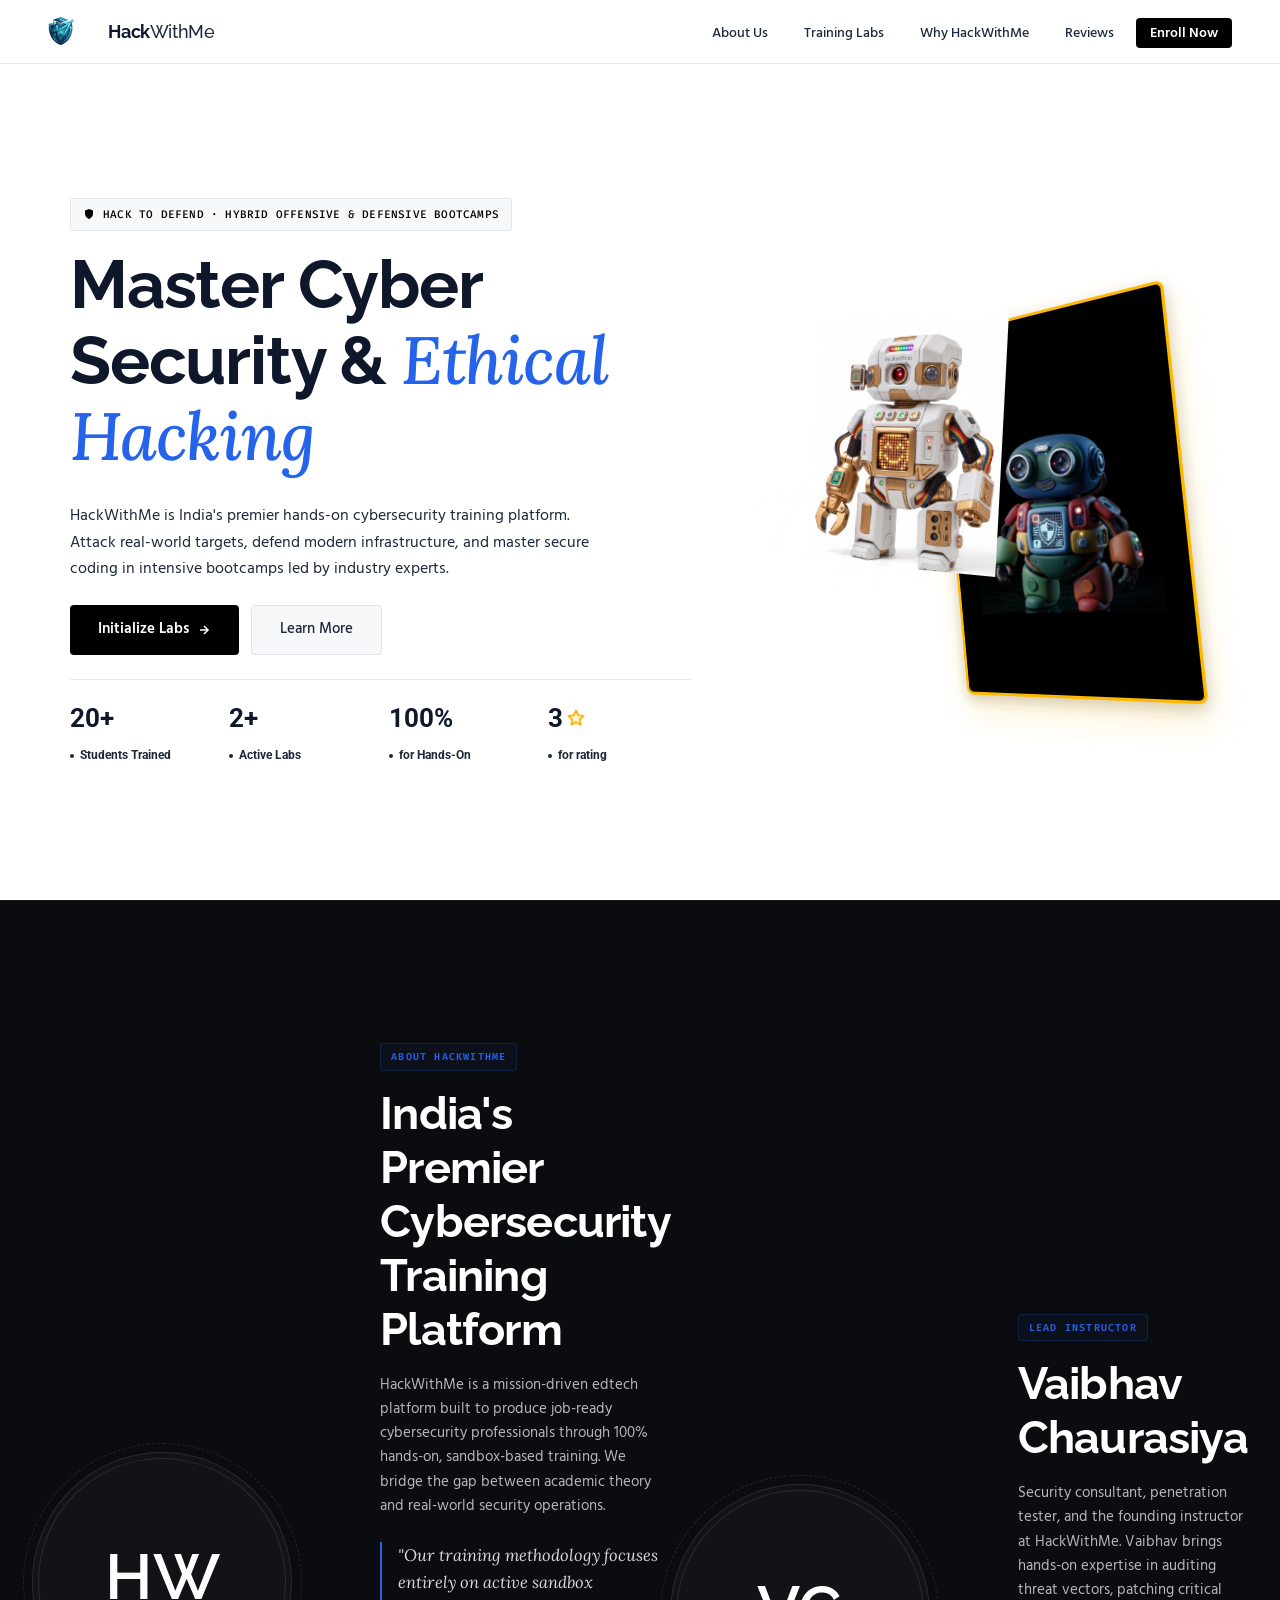
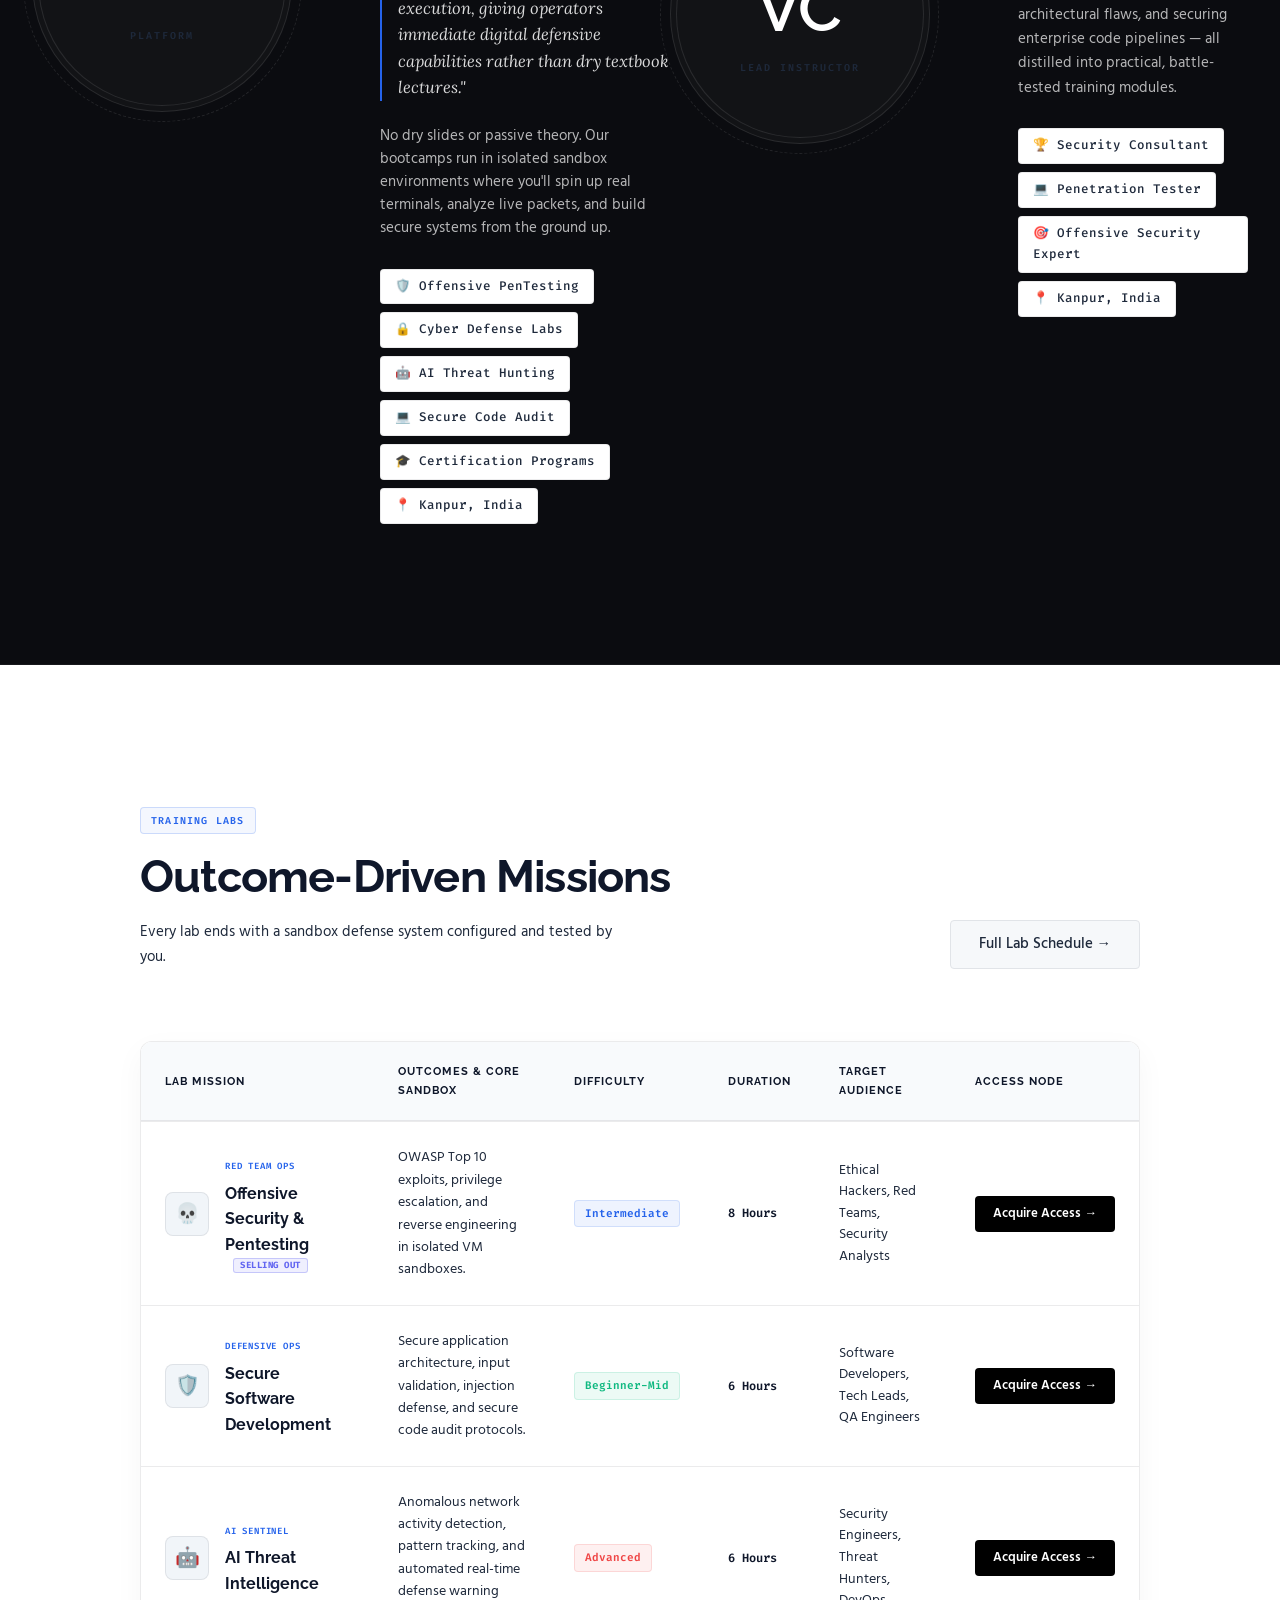
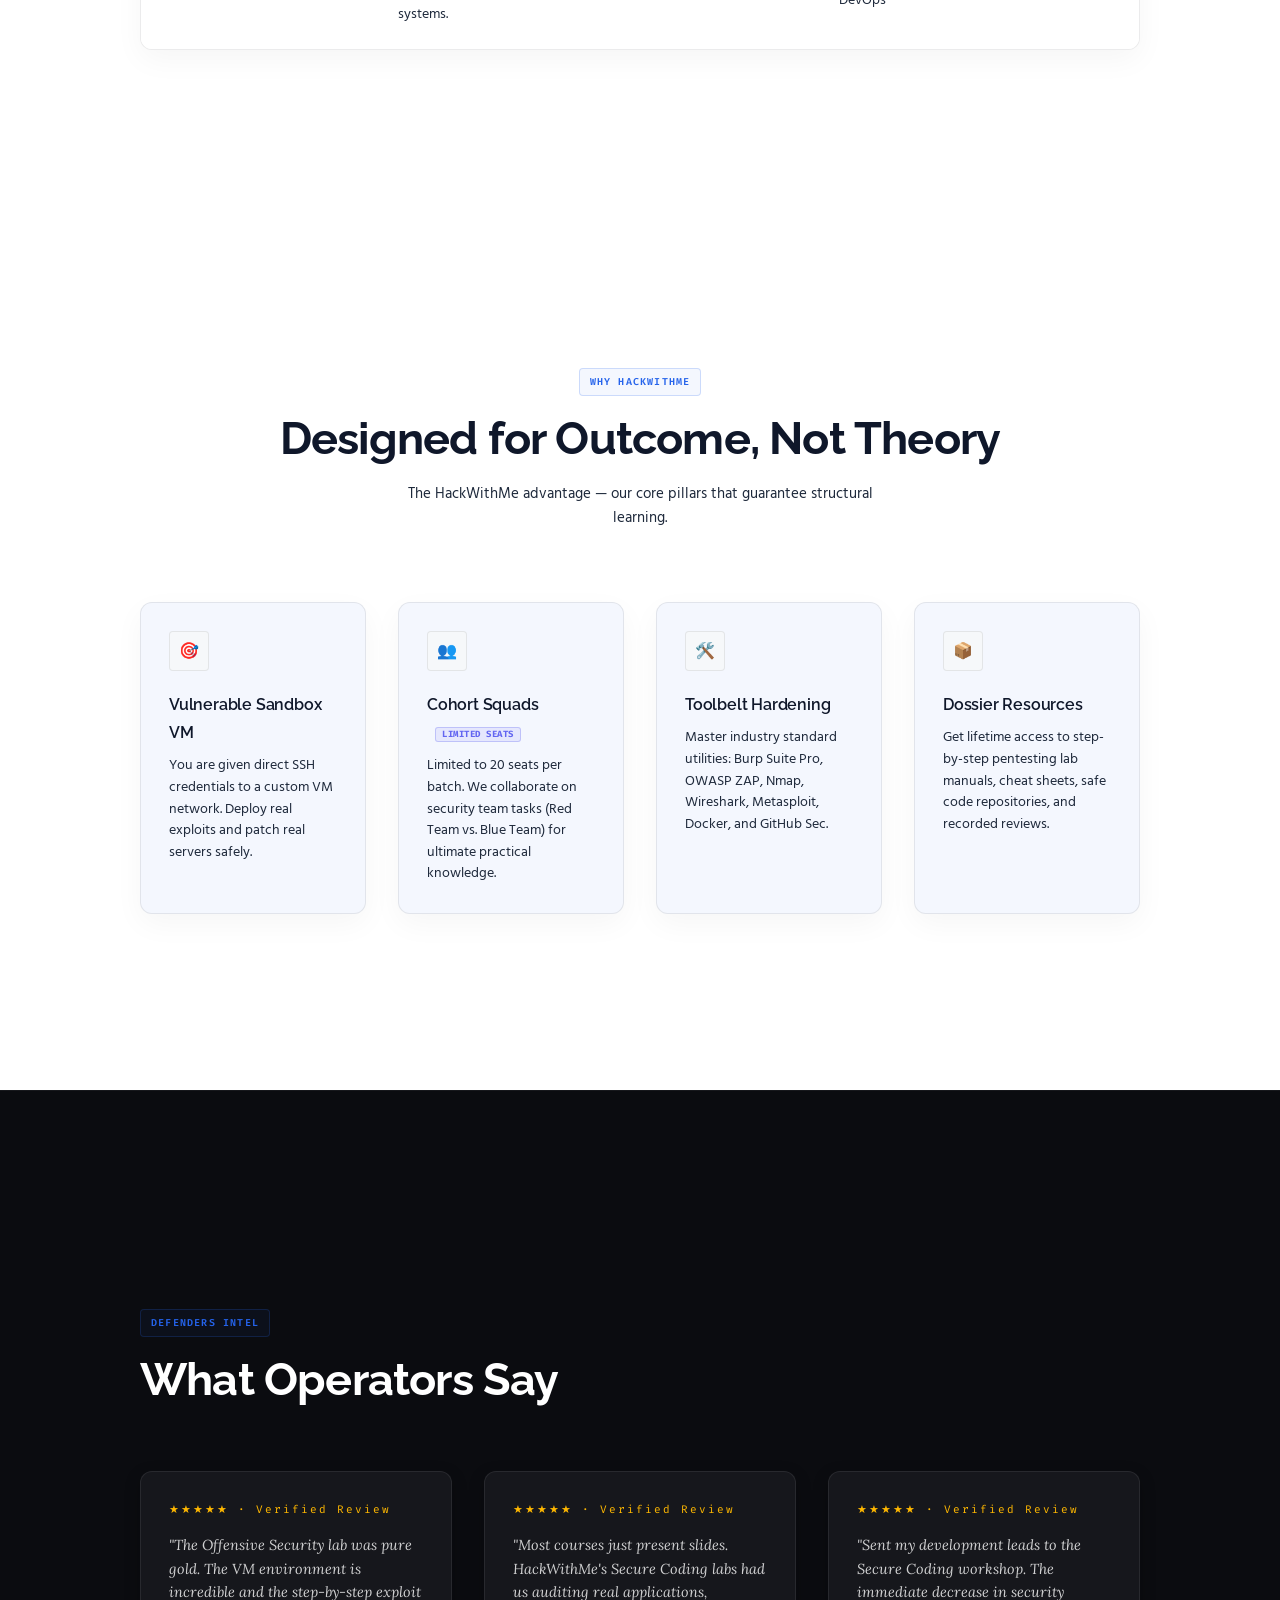
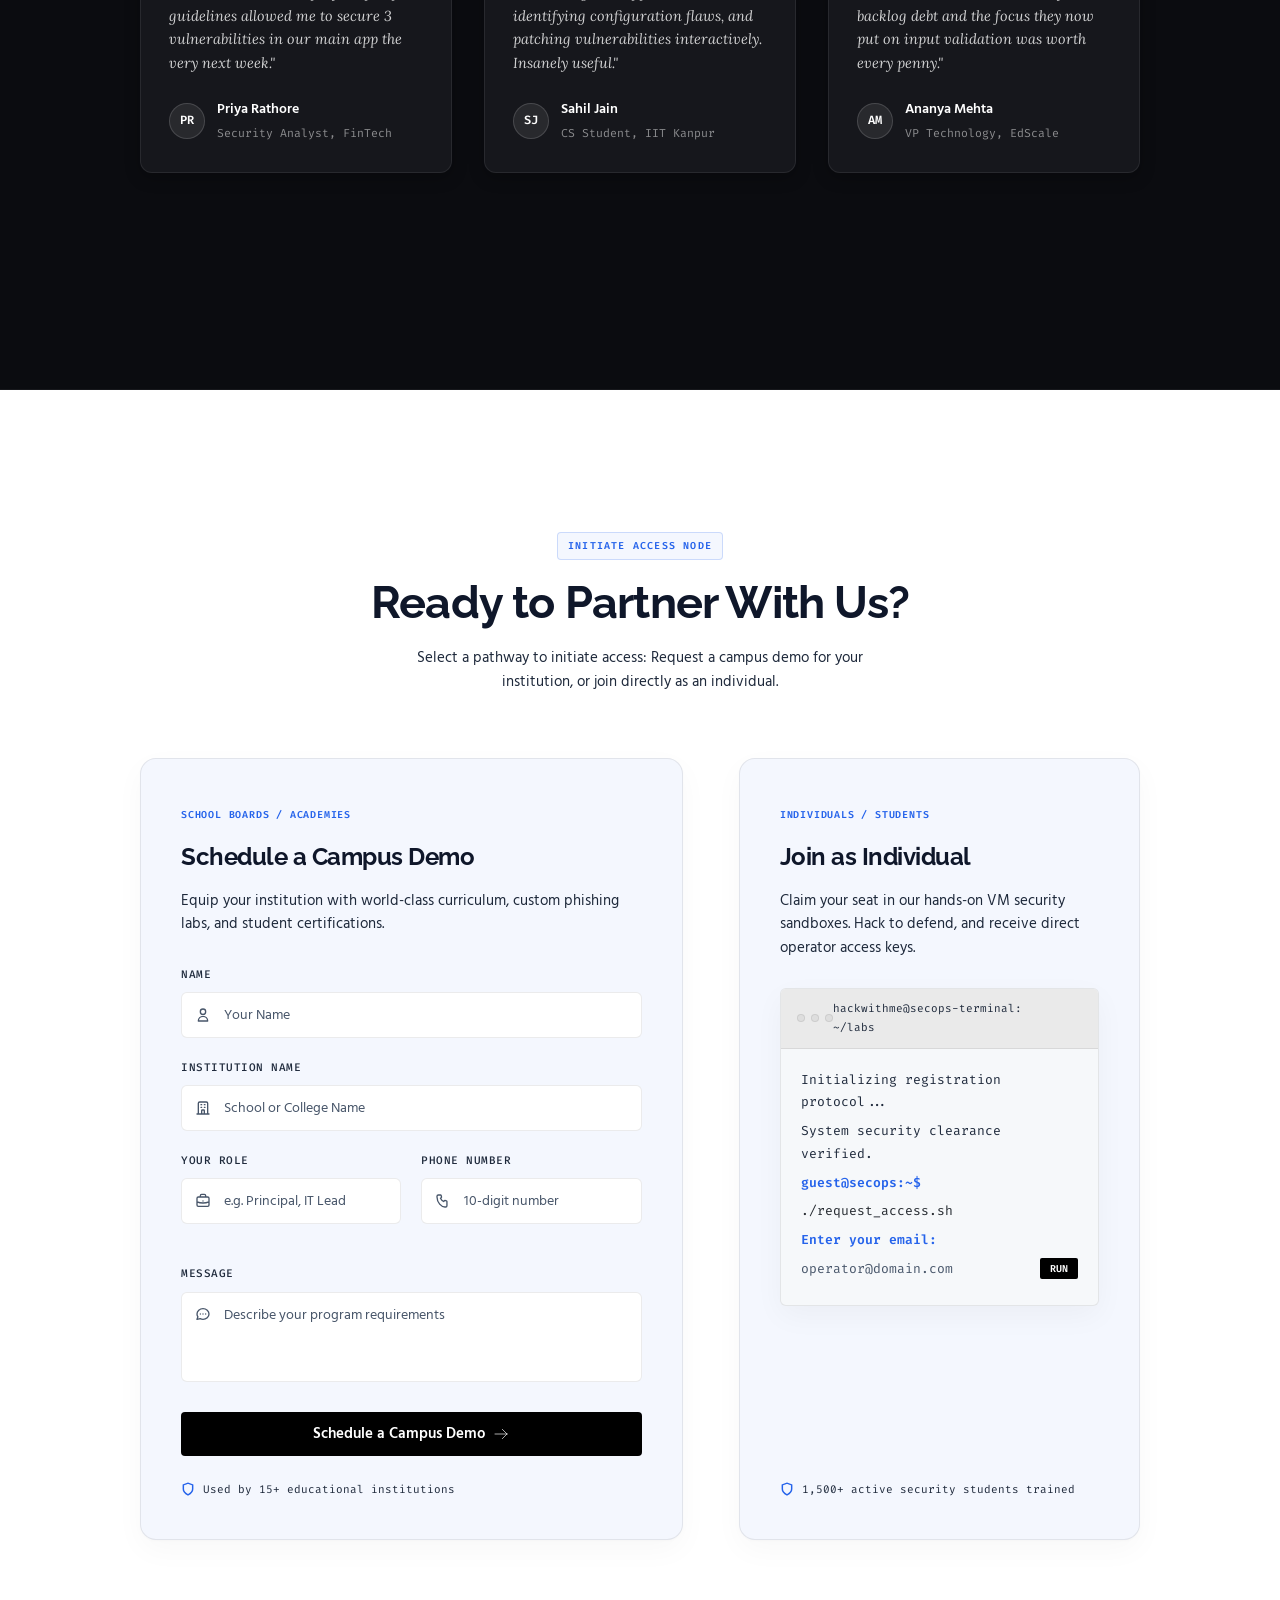
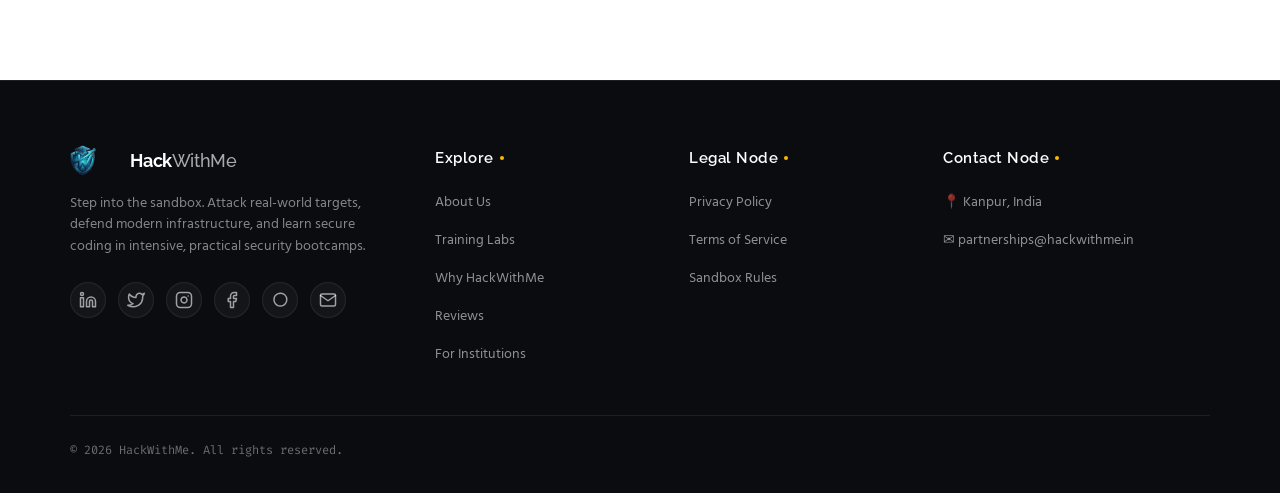
==== commit 27557394: "auto-sync: changes detected at 2026-06-12 22:24:04" ====
--- a/Index.html
+++ b/Index.html
@@ -3,8 +3,9 @@
 <head>
   <meta charset="UTF-8" />
   <meta name="viewport" content="width=device-width, initial-scale=1.0" />
-  <title>Vaibhav Chaurasiya — Cyber Security & Digital Defense Labs</title>
-  <meta name="description" content="Master ethical hacking and cybersecurity. Join Vaibhav Chaurasiya's intensive, practical security training bootcamps and hands-on defense labs in Kanpur, India." />
+  <title>HackWithMe — Cyber Security Training & Ethical Hacking Bootcamps</title>
+  <meta name="description" content="Master ethical hacking and cybersecurity with HackWithMe. Intensive, hands-on security training bootcamps and defense labs led by industry experts. Enroll today." />
+  <meta name="robots" content="index, follow" />
   
   <script>
     if (history.scrollRestoration) {
@@ -47,11 +48,11 @@
     </a>
 
     <ul class="nav-links" id="navLinks">
-      <li><a href="#about">Dossier</a></li>
+      <li><a href="#about">About Us</a></li>
       <li><a href="#workshops">Training Labs</a></li>
-      <li><a href="#why">Sandbox</a></li>
+      <li><a href="#why">Why HackWithMe</a></li>
       <li><a href="#testimonials">Reviews</a></li>
-      <li><a href="#contact" class="nav-cta">Initiate Access</a></li>
+      <li><a href="#contact" class="nav-cta">Enroll Now</a></li>
     </ul>
 
     <button class="hamburger" id="hamburger" aria-label="Menu">
@@ -74,14 +75,14 @@
 
         <h1 class="home-hero-title">Master Cyber Security & <em>Ethical Hacking</em></h1>
 
-        <p>Step into the sandbox. Attack real-world targets, defend modern infrastructure, and learn secure coding in intensive, practical security bootcamps.</p>
+        <p>HackWithMe is India's premier hands-on cybersecurity training platform. Attack real-world targets, defend modern infrastructure, and master secure coding in intensive bootcamps led by industry experts.</p>
 
         <div class="hero-actions">
           <a href="#workshops" class="btn-primary">
             Initialize Labs
             <svg width="14" height="14" fill="none" stroke="currentColor" stroke-width="2.5" viewBox="0 0 24 24"><path d="M5 12h14M12 5l7 7-7 7"/></svg>
           </a>
-          <a href="#about" class="btn-secondary">Access Dossier</a>
+          <a href="#about" class="btn-secondary">Learn More</a>
         </div>
 
         <div class="hero-stats">
@@ -137,30 +138,30 @@
     </div>
   </section>
 
-  <!-- DOSSIER (ABOUT) -->
+  <!-- ABOUT HACKWITHME -->
   <section class="about" id="about">
     <div class="section-inner">
       <div class="about-grid">
         <div class="about-avatar fade-up">
           <div class="avatar-ring">
             <div class="avatar-initials">
-              VC
-              <span class="sub-tag">SEC OPS</span>
+              HW
+              <span class="sub-tag">PLATFORM</span>
             </div>
           </div>
         </div>
 
         <div class="about-text fade-up">
-          <p class="section-label">Operator Dossier</p>
-          <h2 class="section-title">Vaibhav Chaurasiya</h2>
+          <p class="section-label">About HackWithMe</p>
+          <h2 class="section-title">India's Premier Cybersecurity Training Platform</h2>
           <p class="section-sub" style="margin-bottom:16px; color: rgba(255,255,255,0.9);">
-            I am a security consultant, penetration tester, and trainer dedicated to building resilient cyber defense structures. I help developers audit threat vectors, patch critical architectural flaws, and secure enterprise code pipelines.
+            HackWithMe is a mission-driven edtech platform built to produce job-ready cybersecurity professionals through 100% hands-on, sandbox-based training. We bridge the gap between academic theory and real-world security operations.
           </p>
           <div style="border-left: 2px solid var(--accent); padding-left: 16px; margin: 24px 0; font-family: var(--font-serif); font-size: 16.5px; font-style: italic; color: rgba(255, 255, 255, 0.85); line-height: 1.6;">
             "Our training methodology focuses entirely on active sandbox execution, giving operators immediate digital defensive capabilities rather than dry textbook lectures."
           </div>
           <p class="section-sub" style="font-size:14.5px; margin-bottom: 24px; color: rgba(255,255,255,0.65); line-height: 1.6;">
-            No dry slides or passive theory. My bootcamps run in isolated sandbox environments where you'll spin up real terminals, analyze live packets, and build secure systems from the ground up.
+            No dry slides or passive theory. Our bootcamps run in isolated sandbox environments where you'll spin up real terminals, analyze live packets, and build secure systems from the ground up.
           </p>
 
           <div class="about-tags">
@@ -168,7 +169,36 @@
             <span class="tag">🔒 Cyber Defense Labs</span>
             <span class="tag">🤖 AI Threat Hunting</span>
             <span class="tag">💻 Secure Code Audit</span>
+            <span class="tag">🎓 Certification Programs</span>
+            <span class="tag">📍 Kanpur, India</span>
+          </div>
+        </div>
+      </div>
+    </div>
+
+    <!-- INSTRUCTOR SPOTLIGHT -->
+    <div class="section-inner" style="margin-top: 64px;">
+      <div class="about-grid">
+        <div class="about-avatar fade-up">
+          <div class="avatar-ring">
+            <div class="avatar-initials">
+              VC
+              <span class="sub-tag">LEAD INSTRUCTOR</span>
+            </div>
+          </div>
+        </div>
+
+        <div class="about-text fade-up">
+          <p class="section-label">Lead Instructor</p>
+          <h2 class="section-title">Vaibhav Chaurasiya</h2>
+          <p class="section-sub" style="margin-bottom:16px; color: rgba(255,255,255,0.9);">
+            Security consultant, penetration tester, and the founding instructor at HackWithMe. Vaibhav brings hands-on expertise in auditing threat vectors, patching critical architectural flaws, and securing enterprise code pipelines — all distilled into practical, battle-tested training modules.
+          </p>
+
+          <div class="about-tags">
             <span class="tag">🏆 Security Consultant</span>
+            <span class="tag">💻 Penetration Tester</span>
+            <span class="tag">🎯 Offensive Security Expert</span>
             <span class="tag">📍 Kanpur, India</span>
           </div>
         </div>
@@ -259,9 +289,9 @@
   <section class="features" id="why">
     <div class="section-inner">
       <div class="fade-up" style="text-align:center; margin-bottom: 72px;">
-        <p class="section-label" style="justify-content:center;">The Sandbox Advantage</p>
+        <p class="section-label" style="justify-content:center;">Why HackWithMe</p>
         <h2 class="section-title">Designed for Outcome, Not Theory</h2>
-        <p class="section-sub" style="margin: 0 auto;">Our core metrics that guarantee structural learning.</p>
+        <p class="section-sub" style="margin: 0 auto;">The HackWithMe advantage — our core pillars that guarantee structural learning.</p>
       </div>
 
       <div class="features-grid">
@@ -316,7 +346,7 @@
 
         <div class="testimonial-card fade-up">
           <div class="stars">★★★★★ · Verified Review</div>
-          <p class="testimonial-text">"Most courses just present slides. Vaibhav's Secure Coding labs had us auditing real applications, identifying configuration flaws, and patching vulnerabilities interactively. Insanely useful."</p>
+          <p class="testimonial-text">"Most courses just present slides. HackWithMe's Secure Coding labs had us auditing real applications, identifying configuration flaws, and patching vulnerabilities interactively. Insanely useful."</p>
           <div class="testimonial-author">
             <div class="author-avatar">SJ</div>
             <div>
@@ -456,7 +486,7 @@
                   <span></span>
                   <span></span>
                 </div>
-                <div class="terminal-title">vaibhav@secops-terminal: ~/labs</div>
+                <div class="terminal-title">hackwithme@secops-terminal: ~/labs</div>
                 <div style="width: 42px;"></div>
               </div>
               <div class="terminal-body" id="termBody">
@@ -538,9 +568,9 @@
         <div class="footer-nav-col">
           <h4>Explore</h4>
           <ul>
-            <li><a href="#about">Dossier</a></li>
+            <li><a href="#about">About Us</a></li>
             <li><a href="#workshops">Training Labs</a></li>
-            <li><a href="#why">Sandbox</a></li>
+            <li><a href="#why">Why HackWithMe</a></li>
             <li><a href="#testimonials">Reviews</a></li>
             <li><a href="institutions.html">For Institutions</a></li>
           </ul>
@@ -566,7 +596,7 @@
       </div>
       
       <div class="footer-bottom">
-        <p class="footer-copy">© 2026 Vaibhav Chaurasiya. Secure access node. All rights reserved.</p>
+        <p class="footer-copy">© 2026 HackWithMe. All rights reserved.</p>
 
       </div>
     </div>
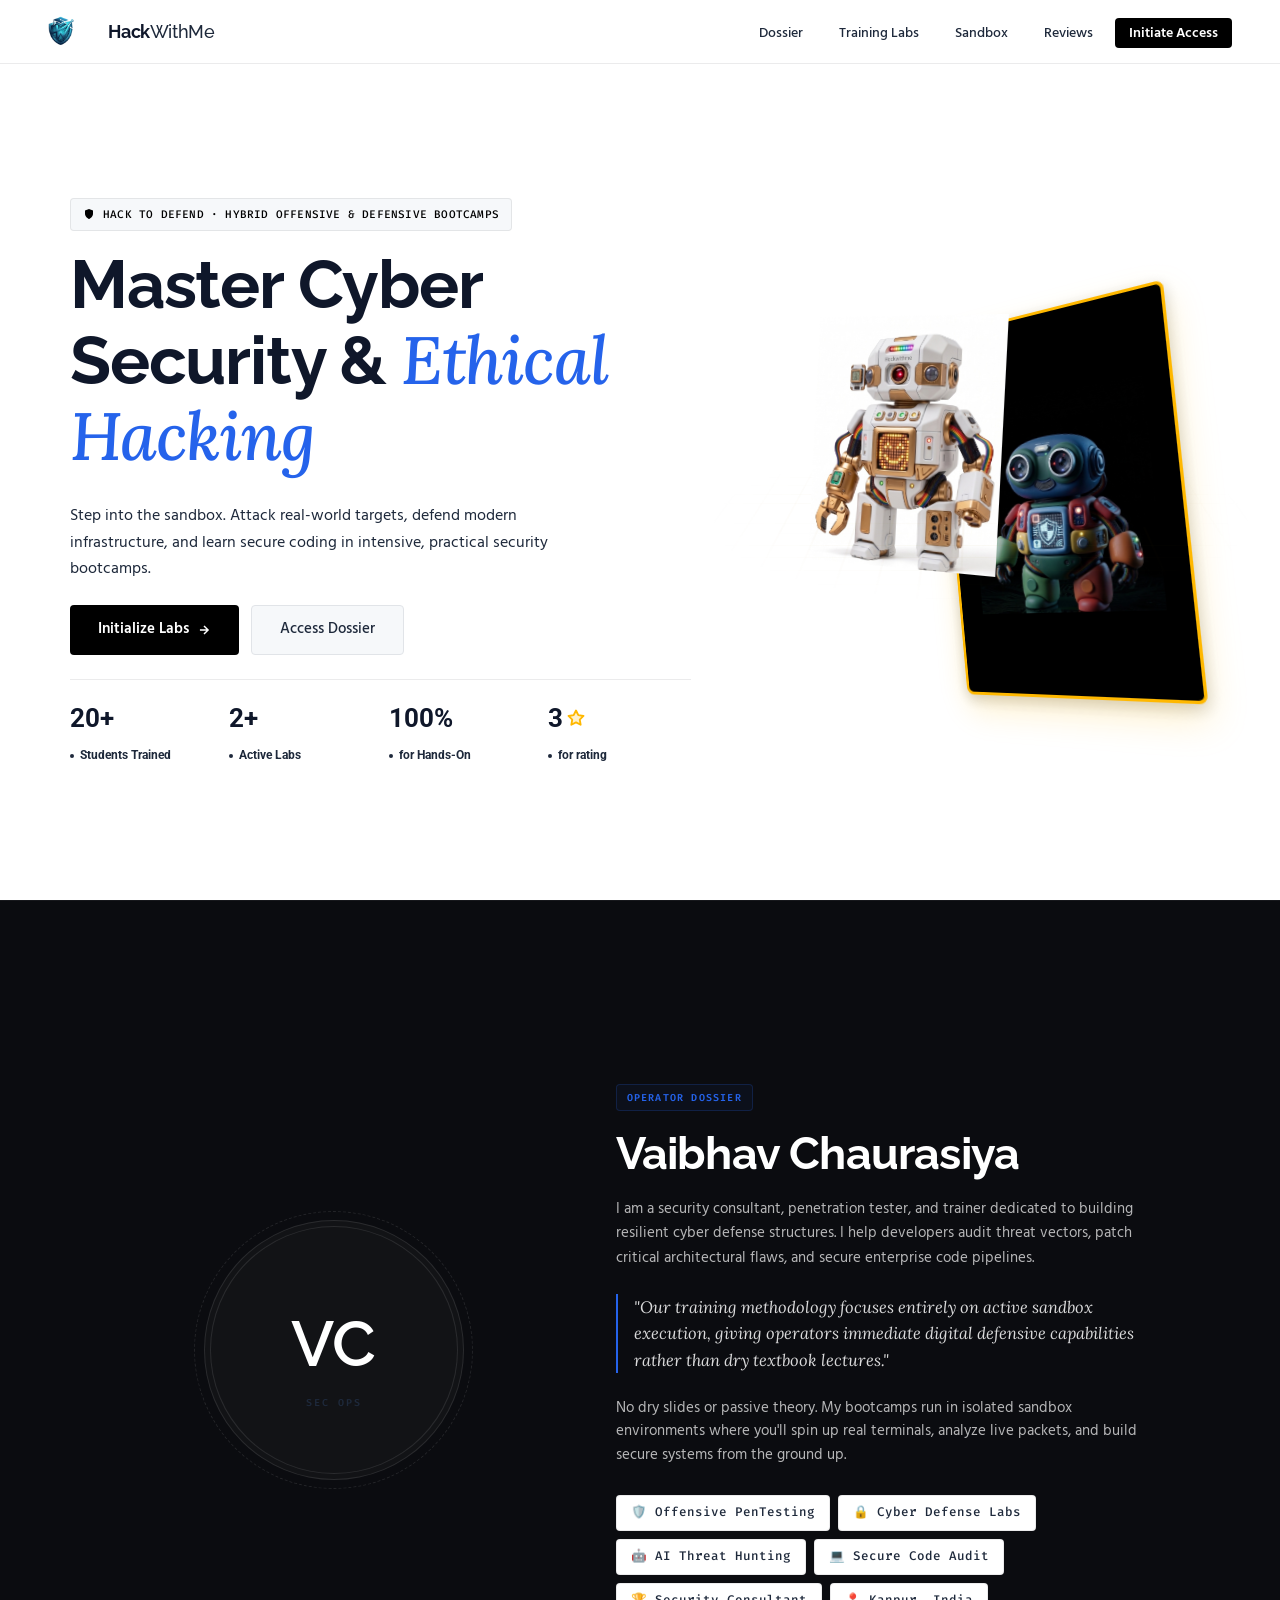
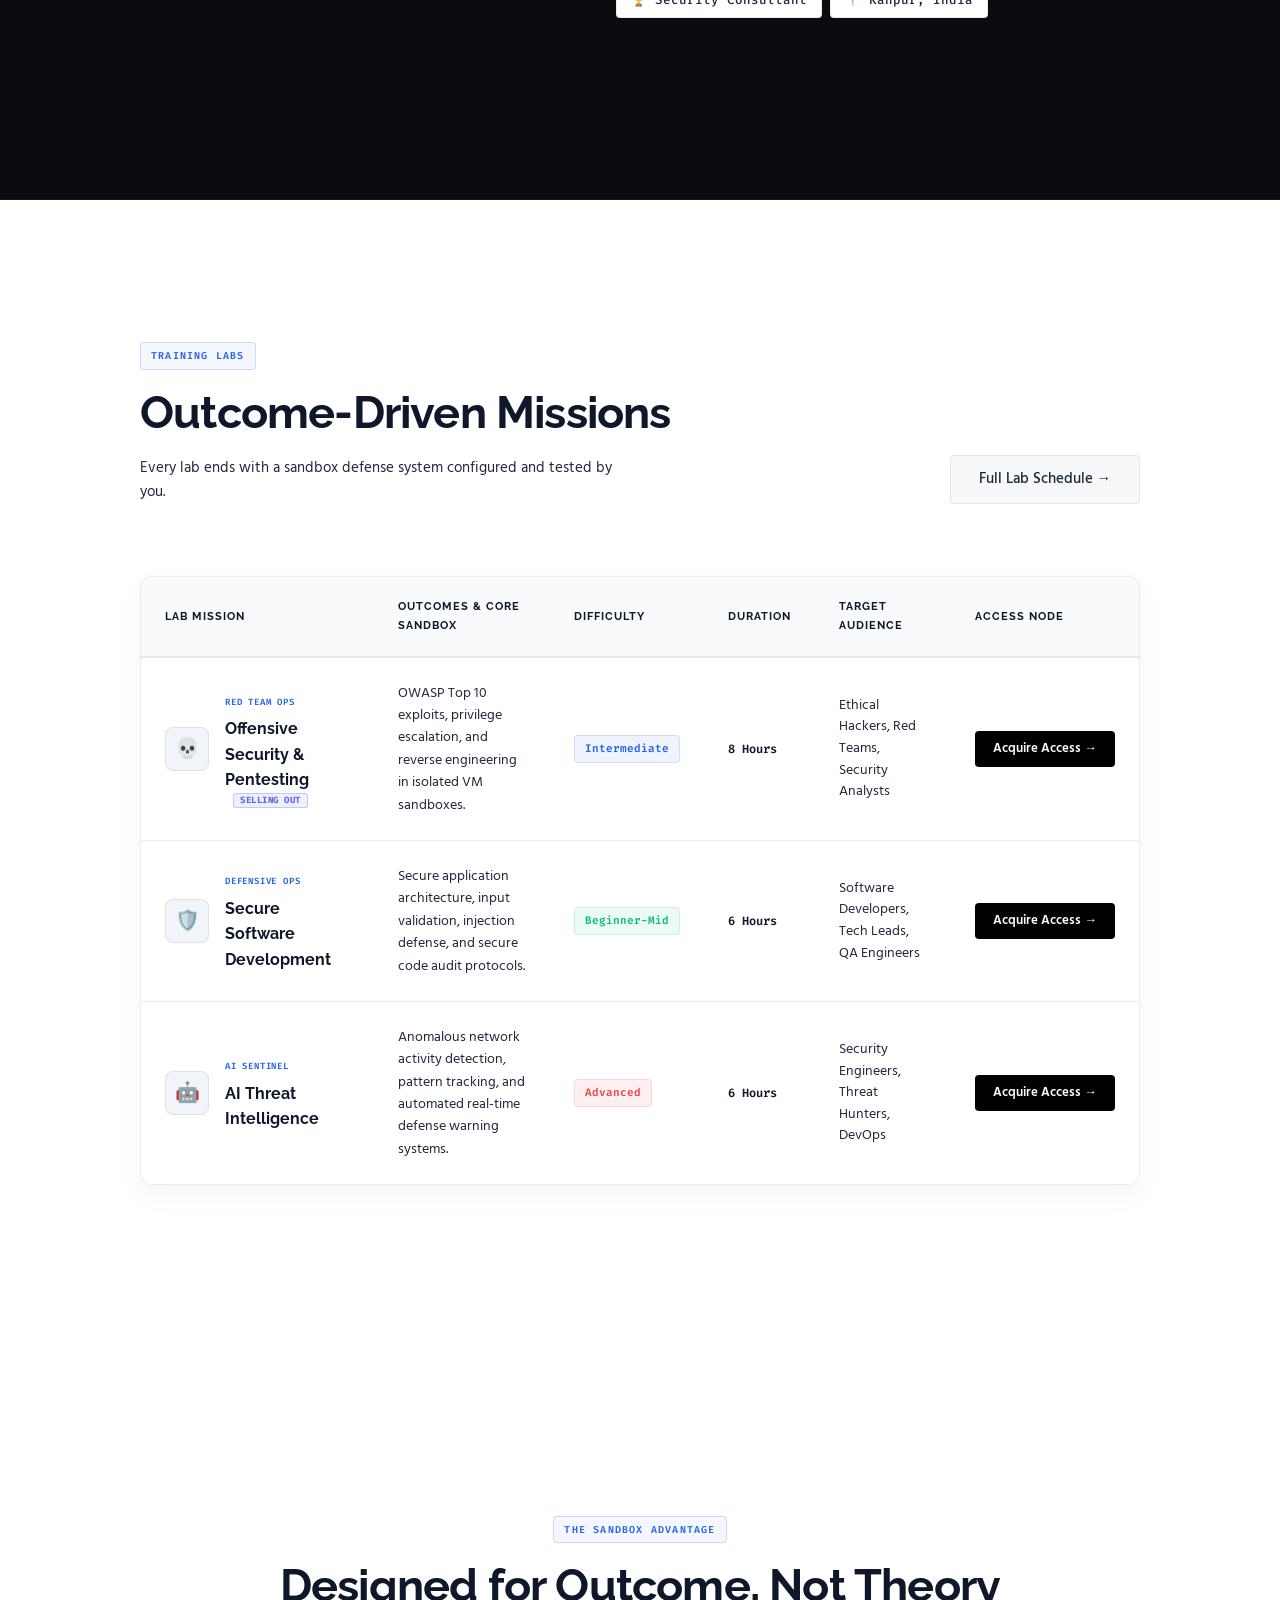
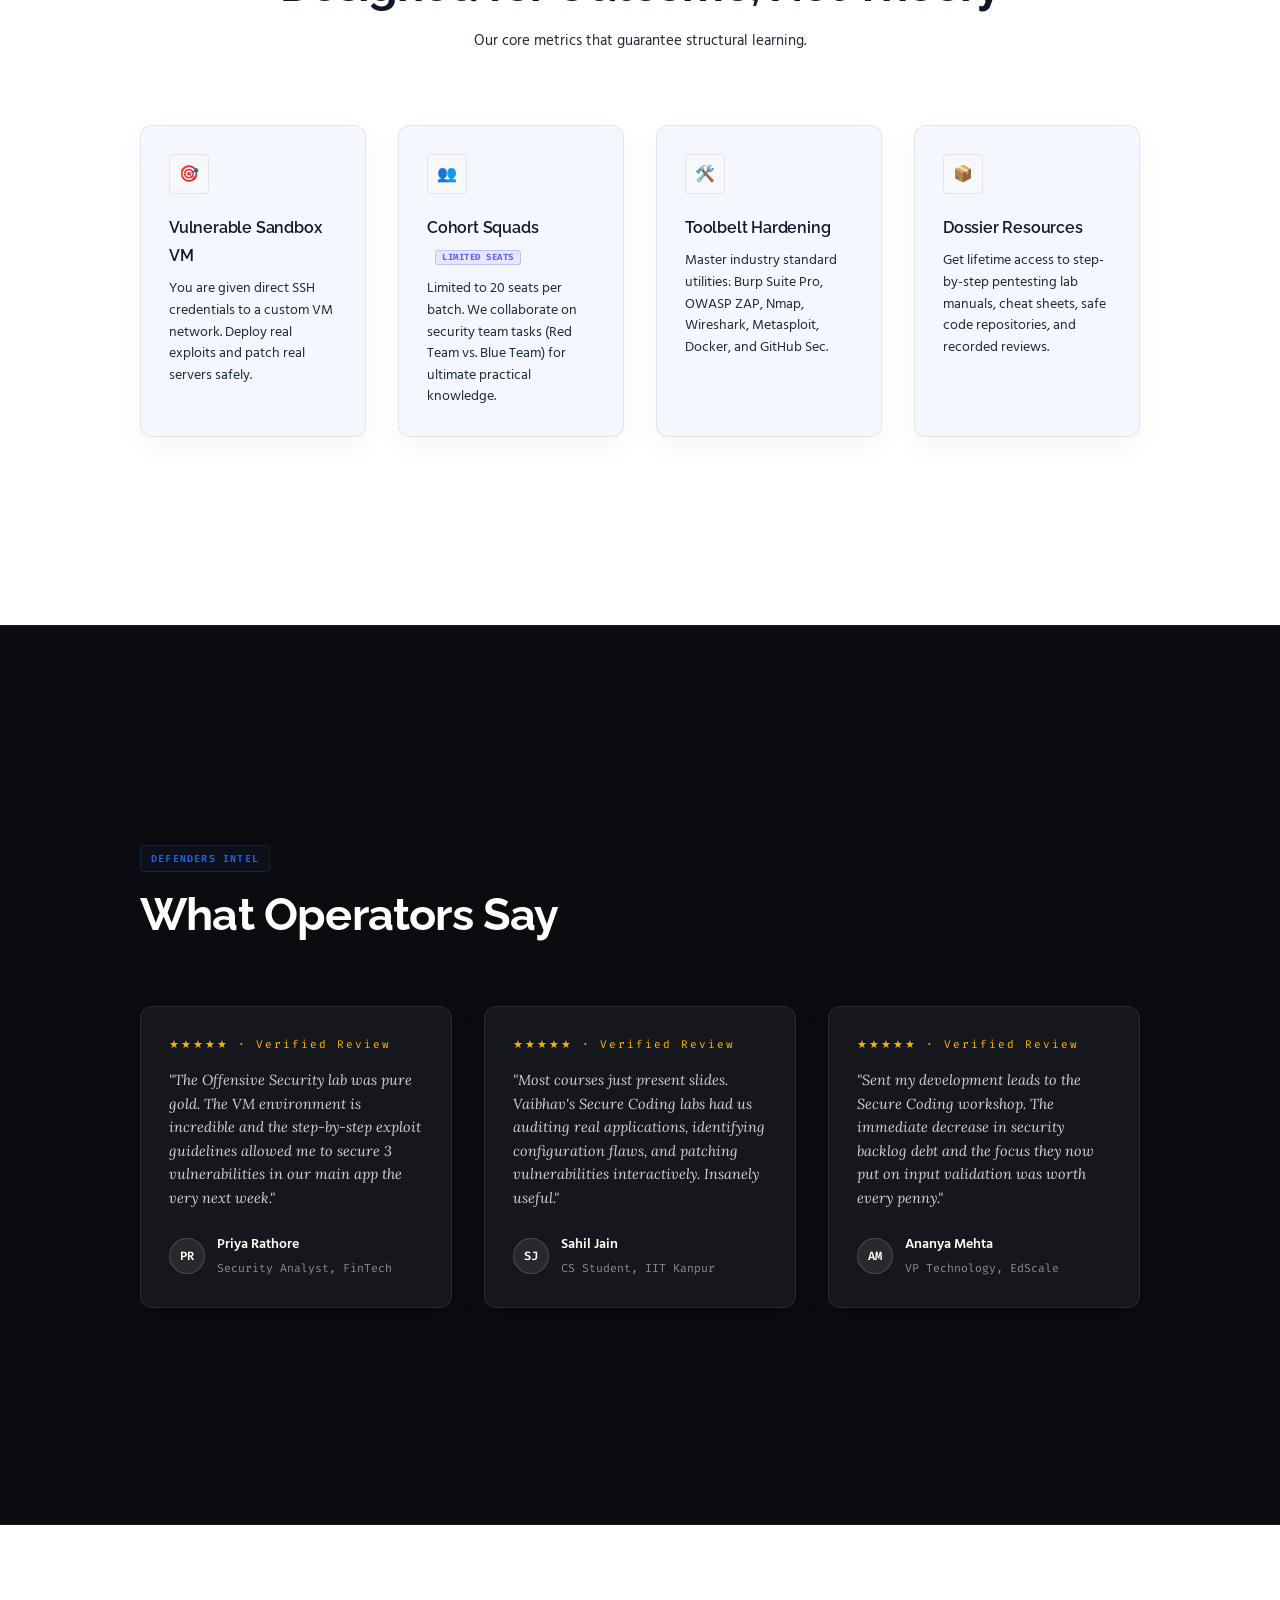
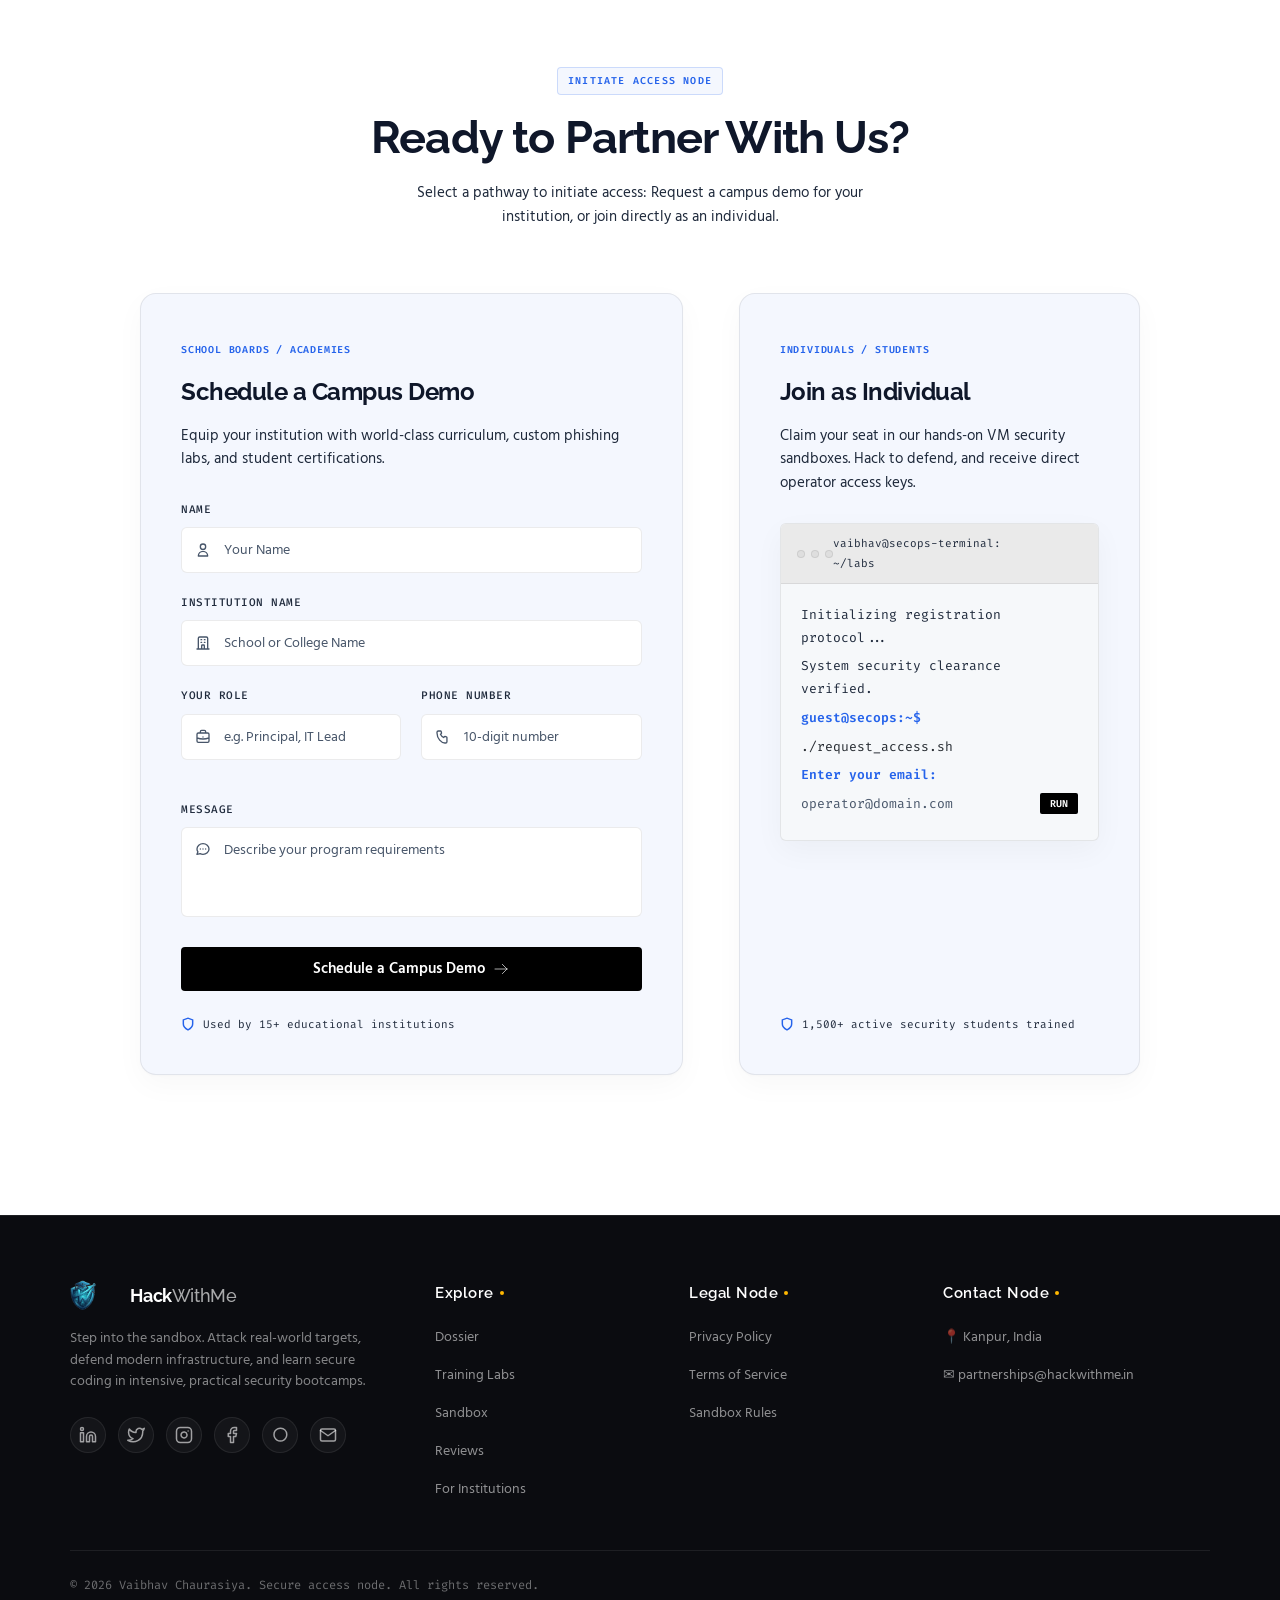
==== commit e1ac89a6: "refactor: rebrand platform identity from HackWithMe to personal portfolio for Vaibhav Chaurasiya" ====
--- a/Index.html
+++ b/Index.html
@@ -3,8 +3,8 @@
 <head>
   <meta charset="UTF-8" />
   <meta name="viewport" content="width=device-width, initial-scale=1.0" />
-  <title>HackWithMe — Cyber Security Training & Ethical Hacking Bootcamps</title>
-  <meta name="description" content="Master ethical hacking and cybersecurity with HackWithMe. Intensive, hands-on security training bootcamps and defense labs led by industry experts. Enroll today." />
+  <title>Vaibhav Chaurasiya — Cyber Security & Digital Defense Labs</title>
+  <meta name="description" content="Master ethical hacking and cybersecurity. Join Vaibhav Chaurasiya's intensive, practical security training bootcamps and hands-on defense labs in Kanpur, India." />
   <meta name="robots" content="index, follow" />
   
   <script>
@@ -48,11 +48,11 @@
     </a>
 
     <ul class="nav-links" id="navLinks">
-      <li><a href="#about">About Us</a></li>
+      <li><a href="#about">Dossier</a></li>
       <li><a href="#workshops">Training Labs</a></li>
-      <li><a href="#why">Why HackWithMe</a></li>
+      <li><a href="#why">Sandbox</a></li>
       <li><a href="#testimonials">Reviews</a></li>
-      <li><a href="#contact" class="nav-cta">Enroll Now</a></li>
+      <li><a href="#contact" class="nav-cta">Initiate Access</a></li>
     </ul>
 
     <button class="hamburger" id="hamburger" aria-label="Menu">
@@ -75,14 +75,14 @@
 
         <h1 class="home-hero-title">Master Cyber Security & <em>Ethical Hacking</em></h1>
 
-        <p>HackWithMe is India's premier hands-on cybersecurity training platform. Attack real-world targets, defend modern infrastructure, and master secure coding in intensive bootcamps led by industry experts.</p>
+        <p>Step into the sandbox. Attack real-world targets, defend modern infrastructure, and learn secure coding in intensive, practical security bootcamps.</p>
 
         <div class="hero-actions">
           <a href="#workshops" class="btn-primary">
             Initialize Labs
             <svg width="14" height="14" fill="none" stroke="currentColor" stroke-width="2.5" viewBox="0 0 24 24"><path d="M5 12h14M12 5l7 7-7 7"/></svg>
           </a>
-          <a href="#about" class="btn-secondary">Learn More</a>
+          <a href="#about" class="btn-secondary">Access Dossier</a>
         </div>
 
         <div class="hero-stats">
@@ -138,30 +138,30 @@
     </div>
   </section>
 
-  <!-- ABOUT HACKWITHME -->
+  <!-- DOSSIER (ABOUT) -->
   <section class="about" id="about">
     <div class="section-inner">
       <div class="about-grid">
         <div class="about-avatar fade-up">
           <div class="avatar-ring">
             <div class="avatar-initials">
-              HW
-              <span class="sub-tag">PLATFORM</span>
+              VC
+              <span class="sub-tag">SEC OPS</span>
             </div>
           </div>
         </div>
 
         <div class="about-text fade-up">
-          <p class="section-label">About HackWithMe</p>
-          <h2 class="section-title">India's Premier Cybersecurity Training Platform</h2>
+          <p class="section-label">Operator Dossier</p>
+          <h2 class="section-title">Vaibhav Chaurasiya</h2>
           <p class="section-sub" style="margin-bottom:16px; color: rgba(255,255,255,0.9);">
-            HackWithMe is a mission-driven edtech platform built to produce job-ready cybersecurity professionals through 100% hands-on, sandbox-based training. We bridge the gap between academic theory and real-world security operations.
+            I am a security consultant, penetration tester, and trainer dedicated to building resilient cyber defense structures. I help developers audit threat vectors, patch critical architectural flaws, and secure enterprise code pipelines.
           </p>
           <div style="border-left: 2px solid var(--accent); padding-left: 16px; margin: 24px 0; font-family: var(--font-serif); font-size: 16.5px; font-style: italic; color: rgba(255, 255, 255, 0.85); line-height: 1.6;">
             "Our training methodology focuses entirely on active sandbox execution, giving operators immediate digital defensive capabilities rather than dry textbook lectures."
           </div>
           <p class="section-sub" style="font-size:14.5px; margin-bottom: 24px; color: rgba(255,255,255,0.65); line-height: 1.6;">
-            No dry slides or passive theory. Our bootcamps run in isolated sandbox environments where you'll spin up real terminals, analyze live packets, and build secure systems from the ground up.
+            No dry slides or passive theory. My bootcamps run in isolated sandbox environments where you'll spin up real terminals, analyze live packets, and build secure systems from the ground up.
           </p>
 
           <div class="about-tags">
@@ -169,36 +169,7 @@
             <span class="tag">🔒 Cyber Defense Labs</span>
             <span class="tag">🤖 AI Threat Hunting</span>
             <span class="tag">💻 Secure Code Audit</span>
-            <span class="tag">🎓 Certification Programs</span>
-            <span class="tag">📍 Kanpur, India</span>
-          </div>
-        </div>
-      </div>
-    </div>
-
-    <!-- INSTRUCTOR SPOTLIGHT -->
-    <div class="section-inner" style="margin-top: 64px;">
-      <div class="about-grid">
-        <div class="about-avatar fade-up">
-          <div class="avatar-ring">
-            <div class="avatar-initials">
-              VC
-              <span class="sub-tag">LEAD INSTRUCTOR</span>
-            </div>
-          </div>
-        </div>
-
-        <div class="about-text fade-up">
-          <p class="section-label">Lead Instructor</p>
-          <h2 class="section-title">Vaibhav Chaurasiya</h2>
-          <p class="section-sub" style="margin-bottom:16px; color: rgba(255,255,255,0.9);">
-            Security consultant, penetration tester, and the founding instructor at HackWithMe. Vaibhav brings hands-on expertise in auditing threat vectors, patching critical architectural flaws, and securing enterprise code pipelines — all distilled into practical, battle-tested training modules.
-          </p>
-
-          <div class="about-tags">
             <span class="tag">🏆 Security Consultant</span>
-            <span class="tag">💻 Penetration Tester</span>
-            <span class="tag">🎯 Offensive Security Expert</span>
             <span class="tag">📍 Kanpur, India</span>
           </div>
         </div>
@@ -289,9 +260,9 @@
   <section class="features" id="why">
     <div class="section-inner">
       <div class="fade-up" style="text-align:center; margin-bottom: 72px;">
-        <p class="section-label" style="justify-content:center;">Why HackWithMe</p>
+        <p class="section-label" style="justify-content:center;">The Sandbox Advantage</p>
         <h2 class="section-title">Designed for Outcome, Not Theory</h2>
-        <p class="section-sub" style="margin: 0 auto;">The HackWithMe advantage — our core pillars that guarantee structural learning.</p>
+        <p class="section-sub" style="margin: 0 auto;">Our core metrics that guarantee structural learning.</p>
       </div>
 
       <div class="features-grid">
@@ -346,7 +317,7 @@
 
         <div class="testimonial-card fade-up">
           <div class="stars">★★★★★ · Verified Review</div>
-          <p class="testimonial-text">"Most courses just present slides. HackWithMe's Secure Coding labs had us auditing real applications, identifying configuration flaws, and patching vulnerabilities interactively. Insanely useful."</p>
+          <p class="testimonial-text">"Most courses just present slides. Vaibhav's Secure Coding labs had us auditing real applications, identifying configuration flaws, and patching vulnerabilities interactively. Insanely useful."</p>
           <div class="testimonial-author">
             <div class="author-avatar">SJ</div>
             <div>
@@ -486,7 +457,7 @@
                   <span></span>
                   <span></span>
                 </div>
-                <div class="terminal-title">hackwithme@secops-terminal: ~/labs</div>
+                <div class="terminal-title">vaibhav@secops-terminal: ~/labs</div>
                 <div style="width: 42px;"></div>
               </div>
               <div class="terminal-body" id="termBody">
@@ -568,9 +539,9 @@
         <div class="footer-nav-col">
           <h4>Explore</h4>
           <ul>
-            <li><a href="#about">About Us</a></li>
+            <li><a href="#about">Dossier</a></li>
             <li><a href="#workshops">Training Labs</a></li>
-            <li><a href="#why">Why HackWithMe</a></li>
+            <li><a href="#why">Sandbox</a></li>
             <li><a href="#testimonials">Reviews</a></li>
             <li><a href="institutions.html">For Institutions</a></li>
           </ul>
@@ -596,7 +567,7 @@
       </div>
       
       <div class="footer-bottom">
-        <p class="footer-copy">© 2026 HackWithMe. All rights reserved.</p>
+        <p class="footer-copy">© 2026 Vaibhav Chaurasiya. Secure access node. All rights reserved.</p>
 
       </div>
     </div>
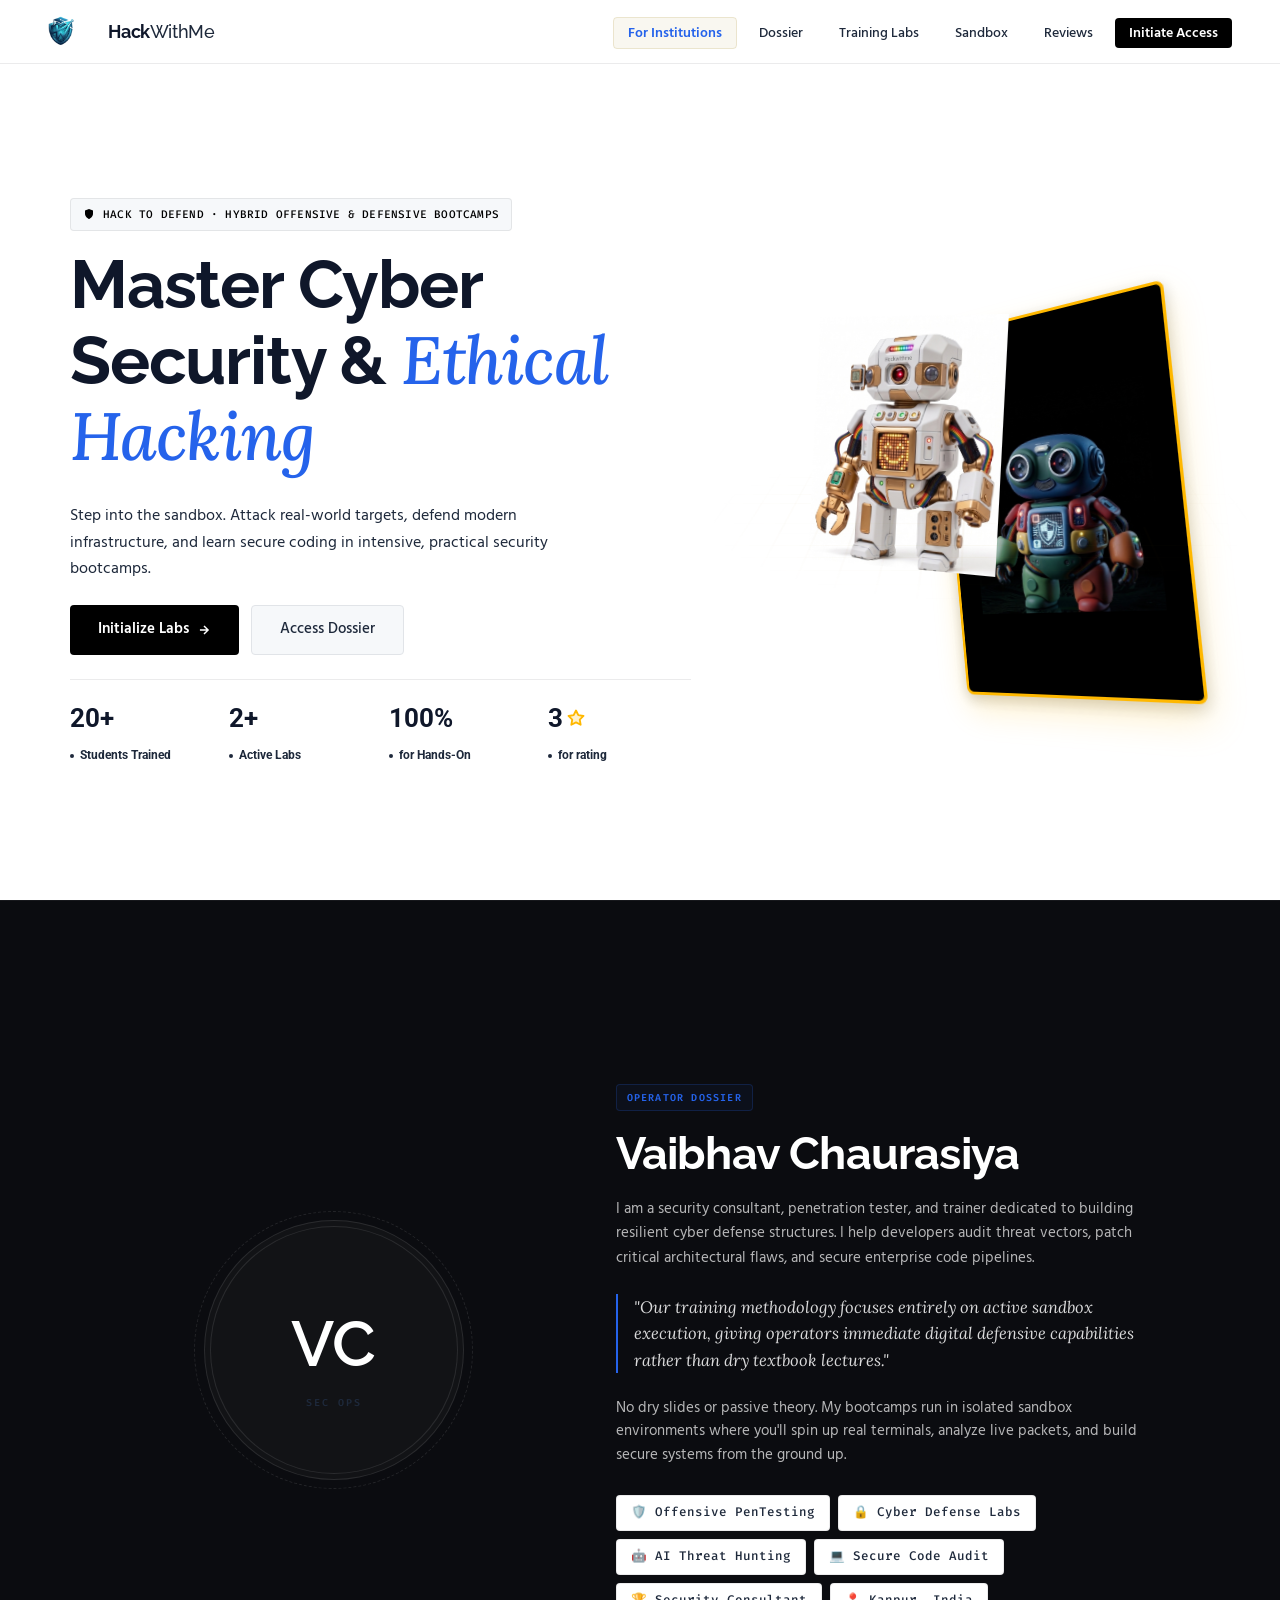
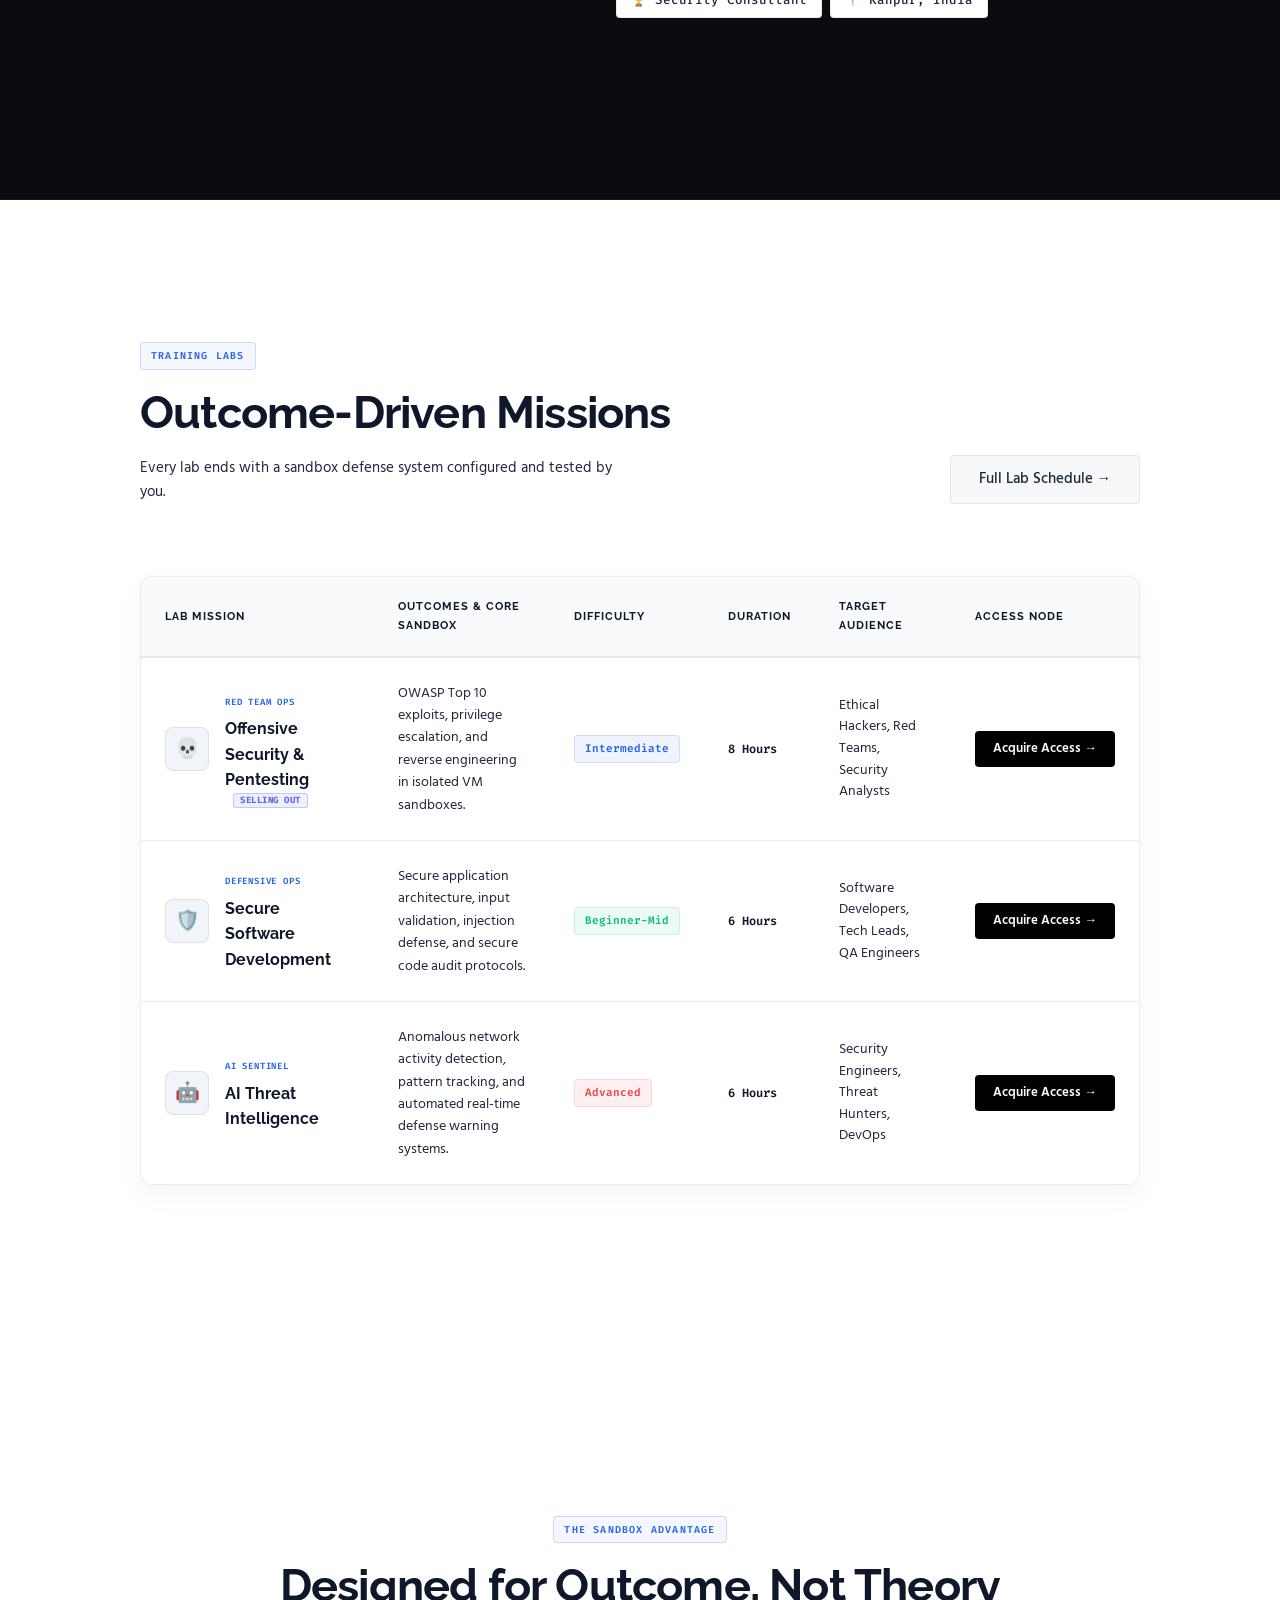
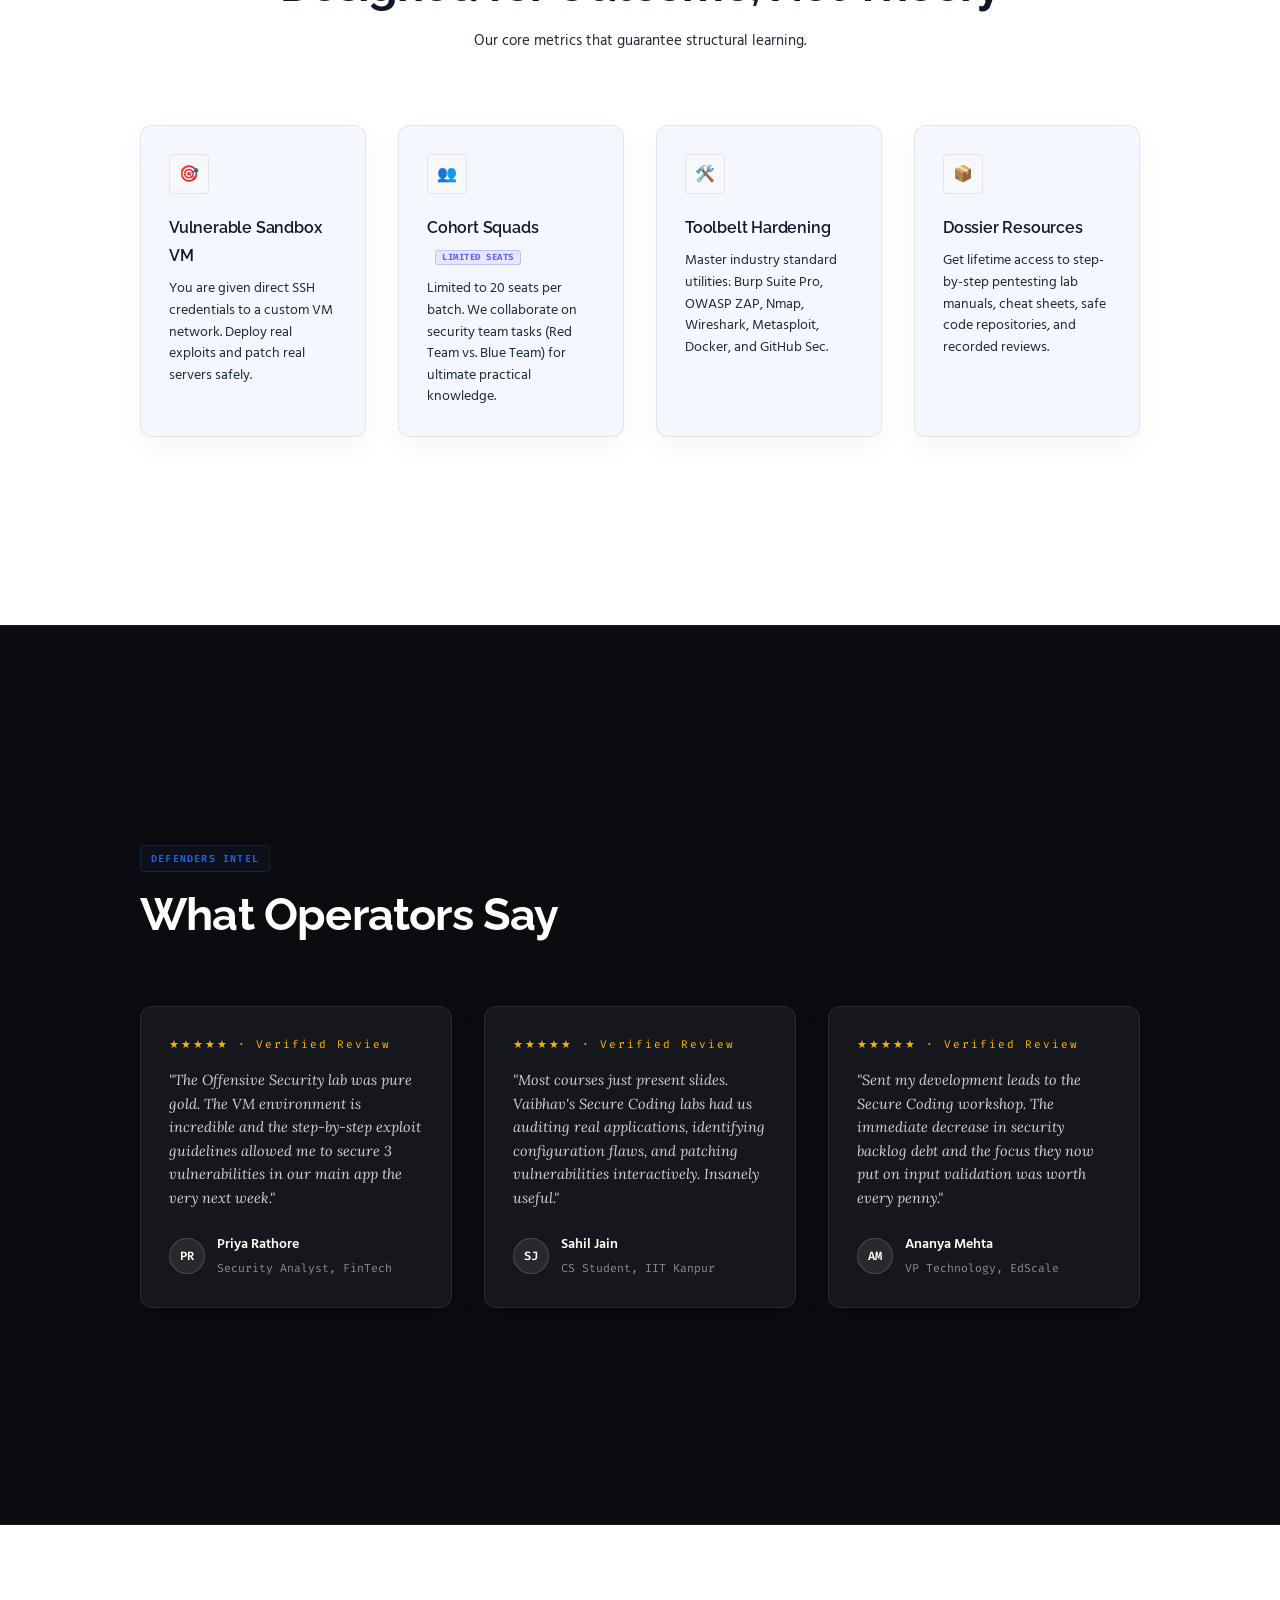
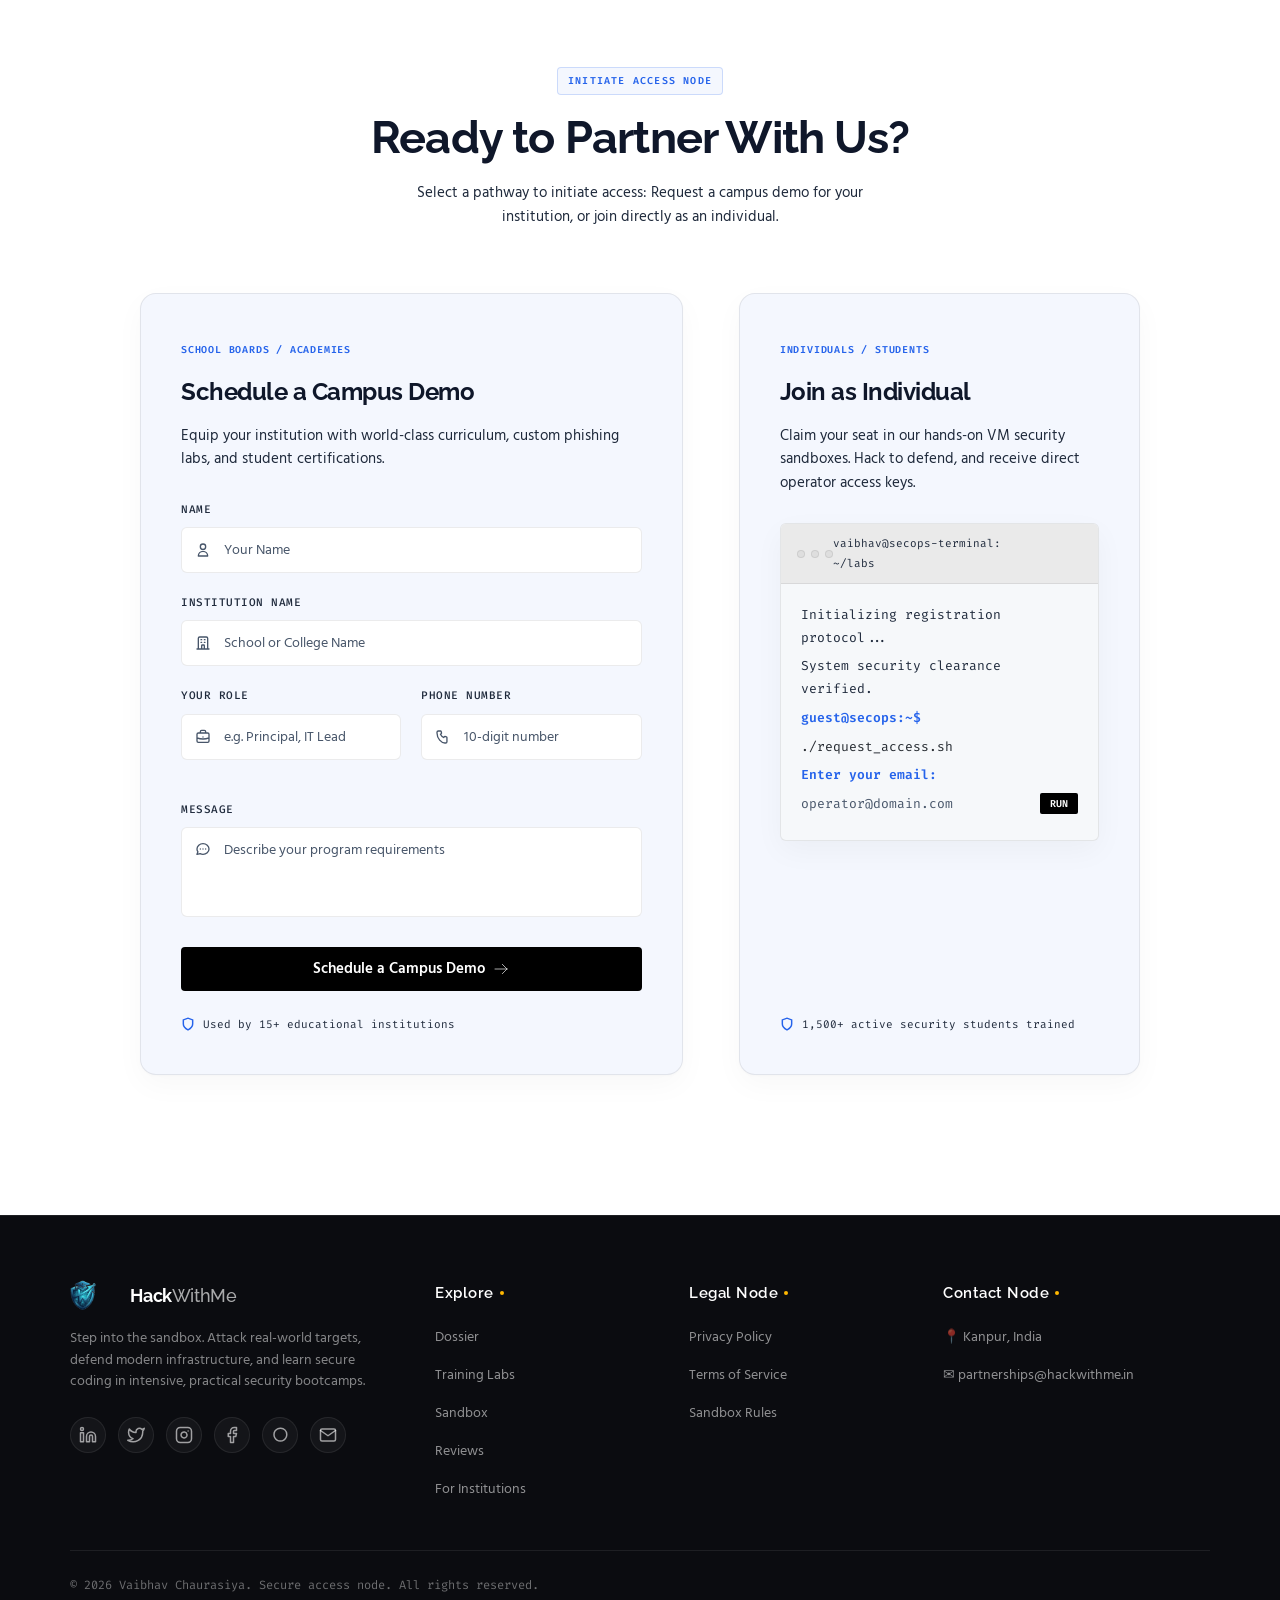
==== commit 14d12f36: "feat: add navigation link for institutional page to header menus" ====
--- a/Index.html
+++ b/Index.html
@@ -48,6 +48,7 @@
     </a>
 
     <ul class="nav-links" id="navLinks">
+      <li><a href="institutions.html">For Institutions</a></li>
       <li><a href="#about">Dossier</a></li>
       <li><a href="#workshops">Training Labs</a></li>
       <li><a href="#why">Sandbox</a></li>
